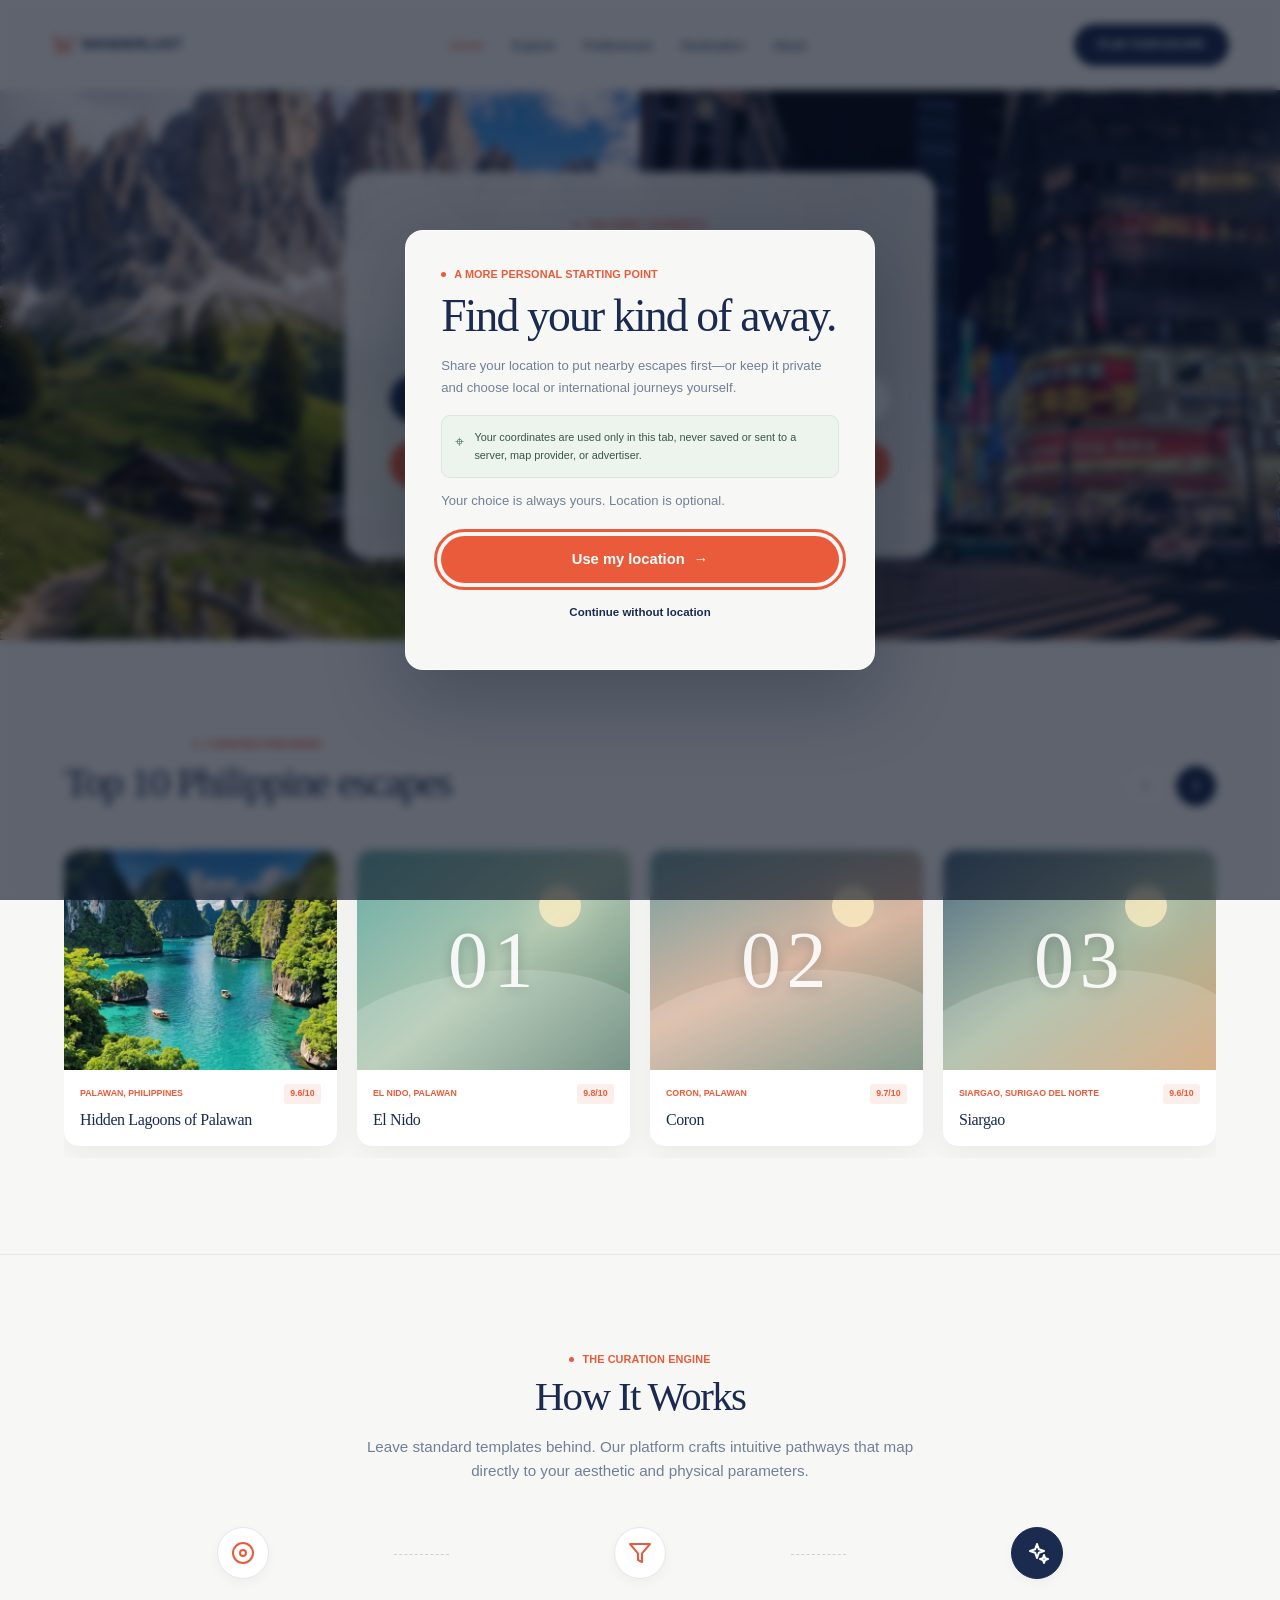
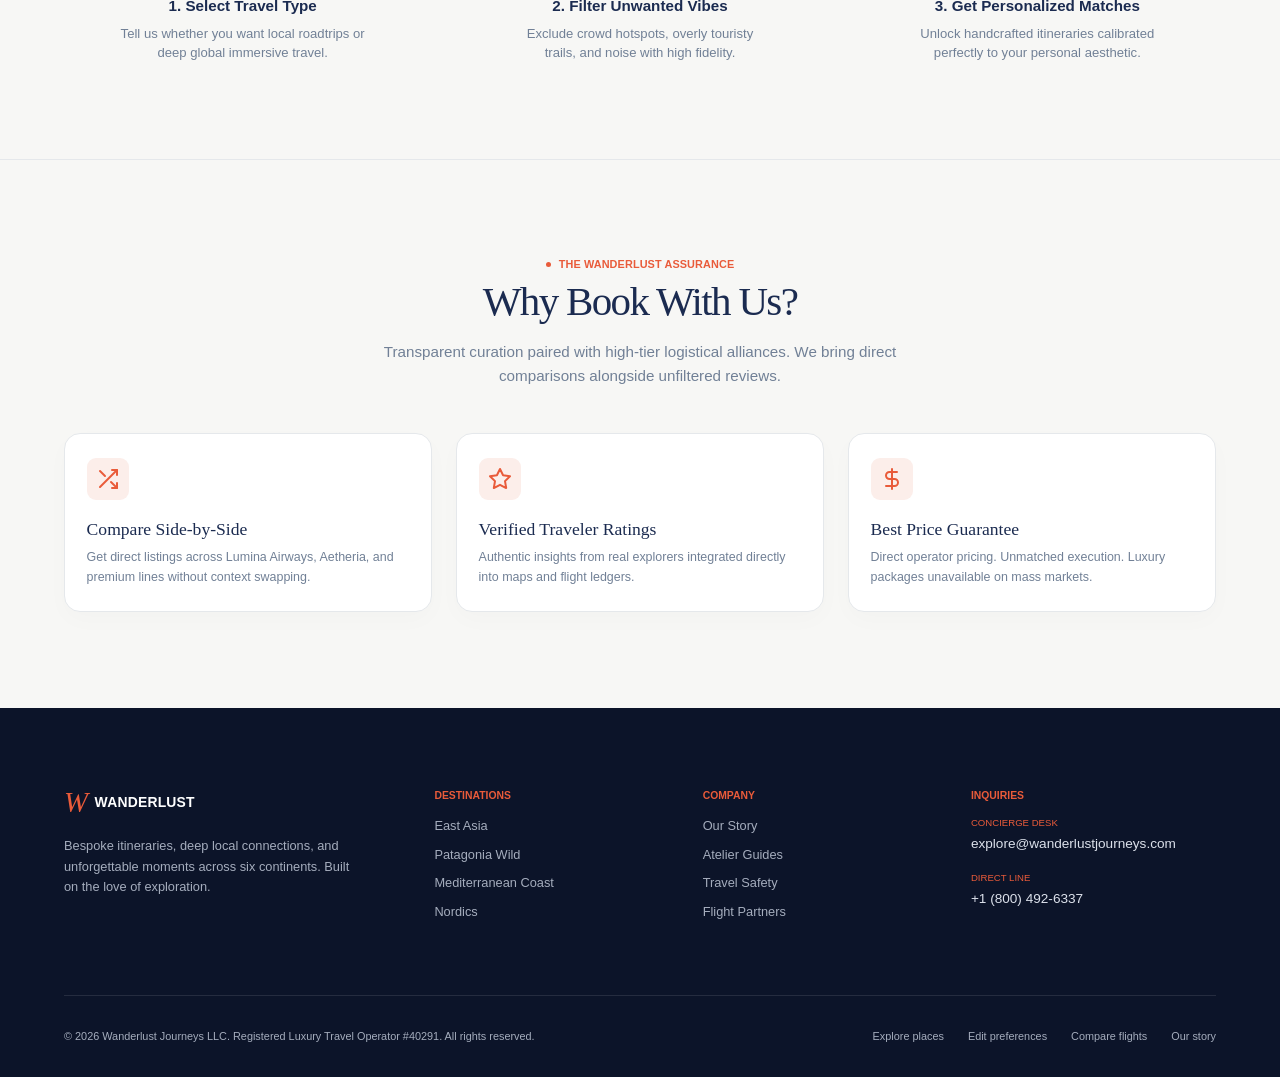
==== index.html @ 69f14a61 "Update Updated File" ====
<!doctype html>
<html lang="en">
  <head>
    <meta charset="UTF-8" />
    <meta name="viewport" content="width=device-width, initial-scale=1.0" />
    <meta name="theme-color" content="#f7f7f5" />
    <meta name="description" content="Find thoughtful journeys shaped around your pace, interests, and sense of wonder." />
    <title>Wanderlust | Tailored Journeys</title>
    <link rel="stylesheet" href="./styles.css" />
    <script src="./script.js" defer></script>
  </head>
  <body>
    <dialog class="location-dialog" id="location-dialog" aria-labelledby="location-title">
      <span class="eyebrow"><span class="eyebrow-dot" aria-hidden="true"></span>A more personal starting point</span>
      <h2 id="location-title">Find your kind of away.</h2>
      <p>Share your location to put nearby escapes first—or keep it private and choose local or international journeys yourself.</p>
      <div class="privacy-note"><span aria-hidden="true">⌖</span><span>Your coordinates are used only in this tab, never saved or sent to a server, map provider, or advertiser.</span></div>
      <p class="location-status" id="location-status" role="status" aria-live="polite">Your choice is always yours. Location is optional.</p>
      <div class="location-actions">
        <button class="btn btn-orange" id="use-location" type="button">Use my location <span aria-hidden="true">→</span></button>
        <button class="location-skip" id="skip-location" type="button">Continue without location</button>
      </div>
    </dialog>
    <!-- Site navigation -->
    <nav class="navbar" aria-label="Main navigation">
      <div class="nav-container">
        <a href="./index.html" class="brand-logo" aria-label="Wanderlust home">
          <span class="wordmark-w" aria-hidden="true">W</span>
          <span>WANDERLUST</span>
        </a>

        <ul class="nav-links" id="primary-navigation">
          <li><a href="./index.html" class="active" aria-current="page">Home</a></li>
          <li><a href="./explore.html">Explore</a></li>
          <li><a href="./preferences.html">Preferences</a></li>
          <li><a href="./destination.html">Destination</a></li>
          <li><a href="./about.html">About</a></li>
        </ul>

        <div class="nav-actions">
          <a class="btn btn-navy" href="./airlines.html">Plan your escape</a>
        </div>
        <button
          class="menu-toggle"
          type="button"
          aria-label="Open navigation menu"
          aria-controls="primary-navigation"
          aria-expanded="false"
        >
          <span></span>
          <span></span>
          <span></span>
        </button>
      </div>
    </nav>

    <!-- Travel type selector -->
    <header class="hero" id="home">
      <div class="hero-split">
        <div class="hero-left"></div>
        <div class="hero-right"></div>
      </div>

      <div class="hero-modal glass-panel" id="preferences">
        <span class="eyebrow"
          ><span class="eyebrow-dot" aria-hidden="true"></span>Tailored
          journeys</span
        >
        <h1>Where to Next?</h1>
        <p class="modal-subtext">
          Experience places curated strictly for your state of mind. Select a
          realm to start.
        </p>

        <div class="toggle-container">
          <button class="toggle-btn active" type="button" data-realm="local" aria-pressed="true">
            <svg
              width="18"
              height="18"
              viewBox="0 0 24 24"
              fill="none"
              stroke="currentColor"
              stroke-width="2"
              stroke-linecap="round"
              stroke-linejoin="round"
            >
              <path d="M21 10c0 7-9 13-9 13s-9-6-9-13a9 9 0 0 1 18 0z"></path>
              <circle cx="12" cy="10" r="3"></circle>
            </svg>
            Travel Locally
          </button>
          <button class="toggle-btn inactive" type="button" data-realm="international" aria-pressed="false">
            <svg
              width="18"
              height="18"
              viewBox="0 0 24 24"
              fill="none"
              stroke="currentColor"
              stroke-width="2"
              stroke-linecap="round"
              stroke-linejoin="round"
            >
              <circle cx="12" cy="12" r="10"></circle>
              <line x1="2" y1="12" x2="22" y2="12"></line>
              <path
                d="M12 2a15.3 15.3 0 0 1 4 10 15.3 15.3 0 0 1-4 10 15.3 15.3 0 0 1-4-10 15.3 15.3 0 0 1 4-10z"
              ></path>
            </svg>
            Internationally
          </button>
        </div>

        <a class="btn btn-orange btn-full" href="./explore.html" id="start-exploring"
          >Explore nearby journeys</a
        >
        <p class="realm-feedback" id="realm-feedback" aria-live="polite">Nearby stays within about 650 km. Change your selection any time.</p>
      </div>
    </header>

    <main>
      <!-- Featured destinations -->
      <section class="section" id="destinations">
        <div class="container">
          <div class="section-header split-header">
            <div>
              <span class="eyebrow"
                ><span class="eyebrow-dot" aria-hidden="true"></span>Curated
                previews</span
              >
              <h2 id="featured-heading">Top 10 nearby journeys</h2>
            </div>
            <div
              class="carousel-controls"
              role="group"
              aria-label="Destination carousel controls"
            >
              <button
                class="icon-btn inactive"
                type="button"
                aria-label="Previous destinations"
                data-direction="-1"
              >
                <svg
                  width="20"
                  height="20"
                  viewBox="0 0 24 24"
                  fill="none"
                  stroke="currentColor"
                  stroke-width="2"
                >
                  <path d="M15 18l-6-6 6-6" />
                </svg>
              </button>
              <button
                class="icon-btn active"
                type="button"
                aria-label="Next destinations"
                data-direction="1"
              >
                <svg
                  width="20"
                  height="20"
                  viewBox="0 0 24 24"
                  fill="none"
                  stroke="currentColor"
                  stroke-width="2"
                >
                  <path d="M9 18l6-6-6-6" />
                </svg>
              </button>
            </div>
          </div>

          <div
            class="grid-4 destination-track"
            role="region"
            aria-label="Featured destinations"
            aria-roledescription="carousel"
          >
            <!-- Japan Card -->
            <article class="dest-card" data-realm="international" data-place="Japan">
              <div
                class="card-img"
                style="
                  background-image: url(&quot;./KYOTO,%20JAPAN.jpg&quot;);
                "
              ></div>
              <div class="card-content">
                <div class="card-meta">
                  <span class="location">KYOTO, JAPAN</span>
                  <span class="rating">9.8/10</span>
                </div>
                <h3><a href="./destination.html?place=Japan">Kyoto Temple Lanes & Imperial Gardens</a></h3>
              </div>
            </article>

            <!-- Chile Card -->
            <article class="dest-card" data-realm="international" data-place="Patagonia">
              <div
                class="card-img"
                style="
                  background-image: url(&quot;./PATAGONIA,%20CHILE.jpg&quot;);
                "
              ></div>
              <div class="card-content">
                <div class="card-meta">
                  <span class="location">PATAGONIA, CHILE</span>
                  <span class="rating">9.6/10</span>
                </div>
                <h3><a href="./destination.html?place=Patagonia">Granite Walls & Blue Lakes</a></h3>
              </div>
            </article>

            <!-- Italy Card -->
            <article class="dest-card" data-realm="international" data-place="Amalfi">
              <div
                class="card-img"
                style="
                  background-image: url(&quot;./AMALFI%20COAST,%20ITALY.jpg&quot;);
                "
              ></div>
              <div class="card-content">
                <div class="card-meta">
                  <span class="location">AMALFI COAST, ITALY</span>
                  <span class="rating">9.4/10</span>
                </div>
                <h3><a href="./destination.html?place=Amalfi">Cliffs Draped in Yellow</a></h3>
              </div>
            </article>

            <!-- Turkey Card -->
            <article class="dest-card" data-realm="international" data-place="Cappadocia">
              <div
                class="card-img"
                style="
                  background-image: url(&quot;./CAPPOCADIA,%20TURKEY.jpg&quot;);
                "
              ></div>
              <div class="card-content">
                <div class="card-meta">
                  <span class="location">CAPPADOCIA, TURKEY</span>
                  <span class="rating">9.2/10</span>
                </div>
                <h3><a href="./destination.html?place=Cappadocia">Rising Over Fairy Chimneys</a></h3>
              </div>
            </article>
            <article class="dest-card" data-realm="international" data-place="Santorini">
              <div
                class="card-img"
                role="img"
                aria-label="Coastal village in Santorini at sunset"
                style="
                  background-image: url(&quot;./SANTORINI,%20GREECE.jpg&quot;);
                "
              ></div>
              <div class="card-content">
                <div class="card-meta">
                  <span class="location">SANTORINI, GREECE</span>
                  <span class="rating">9.1/10</span>
                </div>
                <h3><a href="./destination.html?place=Santorini">Blue Domes by the Aegean</a></h3>
              </div>
            </article>
            <article class="dest-card" data-realm="international" data-place="Bali">
              <div
                class="card-img"
                role="img"
                aria-label="Waterfall surrounded by tropical forest"
                style="
                  background-image: url(&quot;./BALI,%20INDONESIA.jpg&quot;);
                "
              ></div>
              <div class="card-content">
                <div class="card-meta">
                  <span class="location">BALI, INDONESIA</span>
                  <span class="rating">9.0/10</span>
                </div>
                <h3><a href="./destination.html?place=Bali">Quiet Mornings in Bali</a></h3>
              </div>
            </article>
            <article class="dest-card" data-realm="international" data-place="Norway">
              <div
                class="card-img"
                role="img"
                aria-label="Northern lights over a Nordic landscape"
                style="
                  background-image: url(&quot;./TROMS%C3%98,%20NORWAY.jpg&quot;);
                "
              ></div>
              <div class="card-content">
                <div class="card-meta">
                  <span class="location">TROMSØ, NORWAY</span>
                  <span class="rating">9.5/10</span>
                </div>
                <h3><a href="./destination.html?place=Norway">Beneath the Northern Lights</a></h3>
              </div>
            </article>
            <article class="dest-card" data-realm="international" data-place="Marrakech">
              <div
                class="card-img"
                role="img"
                aria-label="Desert dunes at golden hour"
                style="
                  background-image: url(&quot;./MARRAKECH,%20MOROCCO.jpg&quot;);
                "
              ></div>
              <div class="card-content">
                <div class="card-meta">
                  <span class="location">MARRAKECH, MOROCCO</span>
                  <span class="rating">9.3/10</span>
                </div>
                <h3><a href="./destination.html?place=Marrakech">Marrakech's Medina & Riads</a></h3>
              </div>
            </article>
            <article class="dest-card" data-realm="international" data-place="Dolomites">
              <div
                class="card-img"
                role="img"
                aria-label="Alpine village beside a mountain lake"
                style="
                  background-image: url(&quot;./DOLOMITES,%20ITALY.jpg&quot;);
                "
              ></div>
              <div class="card-content">
                <div class="card-meta">
                  <span class="location">DOLOMITES, ITALY</span>
                  <span class="rating">9.7/10</span>
                </div>
                <h3><a href="./destination.html?place=Dolomites">Stillness in the Dolomites</a></h3>
              </div>
            </article>
            <article class="dest-card" data-realm="international" data-place="Yukon">
              <div
                class="card-img"
                role="img"
                aria-label="Remote mountain wilderness in Canada's Yukon"
                style="
                  background-image: url(&quot;./YUKON,%20CANADA.avif&quot;);
                "
              ></div>
              <div class="card-content">
                <div class="card-meta">
                  <span class="location">YUKON, CANADA</span>
                  <span class="rating">9.5/10</span>
                </div>
                <h3><a href="./destination.html?place=Yukon">The Wild, Wide North</a></h3>
              </div>
            </article>
            <article class="dest-card" data-realm="local" data-place="Palawan">
              <div
                class="card-img"
                role="img"
                aria-label="Tropical beach and turquoise water"
                style="
                  background-image: url(&quot;./PALAWAN,%20PHILIPPINES.jpg&quot;);
                "
              ></div>
              <div class="card-content">
                <div class="card-meta">
                  <span class="location">PALAWAN, PHILIPPINES</span>
                  <span class="rating">9.6/10</span>
                </div>
                <h3><a href="./destination.html?place=Palawan">Hidden Lagoons of Palawan</a></h3>
              </div>
            </article>
          </div>
        </div>
      </section>

      <!-- How it works -->
      <section class="section section-bordered" id="how-it-works">
        <div class="container">
          <div class="section-header text-center">
            <span class="eyebrow"
              ><span class="eyebrow-dot" aria-hidden="true"></span>The curation
              engine</span
            >
            <h2>How It Works</h2>
            <p class="section-subtext">
              Leave standard templates behind. Our platform crafts intuitive
              pathways that map directly to your aesthetic and physical
              parameters.
            </p>
          </div>

          <div class="grid-3 workflow-grid">
            <div class="workflow-item">
              <div class="icon-circle icon-orange">
                <svg
                  width="24"
                  height="24"
                  viewBox="0 0 24 24"
                  fill="none"
                  stroke="currentColor"
                  stroke-width="2"
                  stroke-linecap="round"
                  stroke-linejoin="round"
                >
                  <circle cx="12" cy="12" r="10"></circle>
                  <circle cx="12" cy="12" r="3"></circle>
                </svg>
              </div>
              <h4>1. Select Travel Type</h4>
              <p>
                Tell us whether you want local roadtrips or deep global
                immersive travel.
              </p>
            </div>

            <div class="workflow-item">
              <div class="icon-circle icon-orange">
                <svg
                  width="24"
                  height="24"
                  viewBox="0 0 24 24"
                  fill="none"
                  stroke="currentColor"
                  stroke-width="2"
                  stroke-linecap="round"
                  stroke-linejoin="round"
                >
                  <polygon
                    points="22 3 2 3 10 12.46 10 19 14 21 14 12.46 22 3"
                  ></polygon>
                </svg>
              </div>
              <h4>2. Filter Unwanted Vibes</h4>
              <p>
                Exclude crowd hotspots, overly touristy trails, and noise with
                high fidelity.
              </p>
            </div>

            <div class="workflow-item">
              <div class="icon-circle icon-navy">
                <svg
                  width="24"
                  height="24"
                  viewBox="0 0 24 24"
                  fill="none"
                  stroke="currentColor"
                  stroke-width="2"
                  stroke-linecap="round"
                  stroke-linejoin="round"
                >
                  <path
                    d="M12 3l1.8 5.2L19 10l-5.2 1.8L12 17l-1.8-5.2L5 10l5.2-1.8L12 3z"
                  ></path>
                  <path
                    d="M19 14l1.2 3.3L23 18l-2.8 1-1.2 3-1.1-3-2.9-1 2.9-.7L19 14z"
                  ></path>
                </svg>
              </div>
              <h4>3. Get Personalized Matches</h4>
              <p>
                Unlock handcrafted itineraries calibrated perfectly to your
                personal aesthetic.
              </p>
            </div>
          </div>
        </div>
      </section>

      <!-- Why book with Wanderlust -->
      <section class="section" id="why-wanderlust">
        <div class="container">
          <div class="section-header text-center">
            <span class="eyebrow"
              ><span class="eyebrow-dot" aria-hidden="true"></span>The
              Wanderlust assurance</span
            >
            <h2>Why Book With Us?</h2>
            <p class="section-subtext">
              Transparent curation paired with high-tier logistical alliances.
              We bring direct comparisons alongside unfiltered reviews.
            </p>
          </div>

          <div class="grid-3 benefit-grid">
            <div class="benefit-card">
              <div class="benefit-icon">
                <svg
                  width="24"
                  height="24"
                  viewBox="0 0 24 24"
                  fill="none"
                  stroke="var(--c-orange)"
                  stroke-width="2"
                  stroke-linecap="round"
                  stroke-linejoin="round"
                >
                  <path d="M16 3h5v5"></path>
                  <path d="M4 20L21 3"></path>
                  <path d="M21 16v5h-5"></path>
                  <path d="M15 15l6 6"></path>
                  <path d="M4 4l5 5"></path>
                </svg>
              </div>
              <h4>Compare Side-by-Side</h4>
              <p>
                Get direct listings across Lumina Airways, Aetheria, and premium
                lines without context swapping.
              </p>
            </div>

            <div class="benefit-card">
              <div class="benefit-icon">
                <svg
                  width="24"
                  height="24"
                  viewBox="0 0 24 24"
                  fill="none"
                  stroke="var(--c-orange)"
                  stroke-width="2"
                  stroke-linecap="round"
                  stroke-linejoin="round"
                >
                  <polygon
                    points="12 2 15.09 8.26 22 9.27 17 14.14 18.18 21.02 12 17.77 5.82 21.02 7 14.14 2 9.27 8.91 8.26 12 2"
                  ></polygon>
                </svg>
              </div>
              <h4>Verified Traveler Ratings</h4>
              <p>
                Authentic insights from real explorers integrated directly into
                maps and flight ledgers.
              </p>
            </div>

            <div class="benefit-card">
              <div class="benefit-icon">
                <svg
                  width="24"
                  height="24"
                  viewBox="0 0 24 24"
                  fill="none"
                  stroke="var(--c-orange)"
                  stroke-width="2"
                  stroke-linecap="round"
                  stroke-linejoin="round"
                >
                  <path d="M12 2v20"></path>
                  <path
                    d="M17 5H9.5a3.5 3.5 0 0 0 0 7h5a3.5 3.5 0 0 1 0 7H6"
                  ></path>
                </svg>
              </div>
              <h4>Best Price Guarantee</h4>
              <p>
                Direct operator pricing. Unmatched execution. Luxury packages
                unavailable on mass markets.
              </p>
            </div>
          </div>
        </div>
      </section>
    </main>

    <!-- Contact and company information -->
    <footer class="footer" id="about">
      <div class="container footer-grid">
        <div class="footer-col brand-col">
          <a
            href="./index.html"
            class="brand-logo text-white"
            aria-label="Wanderlust home"
          >
            <span class="wordmark-w" aria-hidden="true">W</span>
            <span>WANDERLUST</span>
          </a>
          <p class="brand-desc">
            Bespoke itineraries, deep local connections, and unforgettable
            moments across six continents. Built on the love of exploration.
          </p>
        </div>

        <div class="footer-col links-col">
          <h4>DESTINATIONS</h4>
          <ul>
            <li><a href="./explore.html?region=east-asia">East Asia</a></li>
            <li><a href="./explore.html?region=patagonia">Patagonia Wild</a></li>
            <li><a href="./explore.html?region=mediterranean">Mediterranean Coast</a></li>
            <li><a href="./explore.html?region=nordics">Nordics</a></li>
          </ul>
        </div>

        <div class="footer-col links-col">
          <h4>COMPANY</h4>
          <ul>
            <li><a href="./about.html">Our Story</a></li>
            <li><a href="./about.html#approach">Atelier Guides</a></li>
            <li><a href="./about.html#standards">Travel Safety</a></li>
            <li><a href="./airlines.html">Flight Partners</a></li>
          </ul>
        </div>

        <div class="footer-col contact-col">
          <h4>INQUIRIES</h4>
          <div class="contact-block">
            <span class="contact-label">CONCIERGE DESK</span>
            <a
              href="mailto:explore@wanderlustjourneys.com"
              class="contact-value"
              >explore@wanderlustjourneys.com</a
            >
          </div>
          <div class="contact-block">
            <span class="contact-label">DIRECT LINE</span>
            <a href="tel:+18004926337" class="contact-value"
              >+1 (800) 492-6337</a
            >
          </div>
        </div>
      </div>

      <div class="container footer-bottom">
        <p class="copyright">
          &copy; 2026 Wanderlust Journeys LLC. Registered Luxury Travel Operator
          #40291. All rights reserved.
        </p>
        <ul class="social-links">
          <li><a href="./explore.html">Explore places</a></li>
          <li><a href="./preferences.html">Edit preferences</a></li>
          <li><a href="./airlines.html">Compare flights</a></li>
          <li><a href="./about.html">Our story</a></li>
        </ul>
      </div>
    </footer>
  </body>
</html>
---- styles.css ----
:root {
  color-scheme: light;
  --c-bg: #f7f7f5;
  --c-white: #fff;
  --c-border: #e5e8eb;
  --c-navy: #1b2b50;
  --c-navy-dark: #0c1429;
  --c-orange: #e95b3a;
  --c-orange-light: #fceeea;
  --c-text: #263552;
  --c-muted: #718096;
  --c-footer-text: #a5adbd;
  --f-heading: "Playfair Display", Georgia, serif;
  --f-ui: "Plus Jakarta Sans", Arial, sans-serif;
  --shadow-card: 0 10px 28px rgb(16 27 48 / 5%);
}

* {
  box-sizing: border-box;
}

html {
  scroll-behavior: smooth;
  scroll-padding-top: 100px;
}

body {
  margin: 0;
  background: var(--c-bg);
  color: var(--c-text);
  font-family: var(--f-ui);
  line-height: 1.55;
  -webkit-font-smoothing: antialiased;
}

a {
  color: inherit;
  text-decoration: none;
}

button {
  font: inherit;
}

button,
a {
  -webkit-tap-highlight-color: transparent;
}

:focus-visible {
  outline: 3px solid var(--c-orange);
  outline-offset: 4px;
}

ul {
  margin: 0;
  padding: 0;
  list-style: none;
}

.container {
  width: min(90%, 1400px);
  margin-inline: auto;
}

.section {
  padding: 6rem 0;
}

.section-bordered {
  border-block: 1px solid var(--c-border);
}

h1,
h2,
h3,
h4 {
  margin: 0;
  color: var(--c-navy);
}

h1,
h2,
h3 {
  font-family: var(--f-heading);
  font-weight: 400;
  line-height: 1.15;
}

h2 {
  margin-top: 0.35rem;
  font-size: clamp(2.1rem, 3.2vw, 2.8rem);
  letter-spacing: -0.04em;
}

h3 {
  font-size: 1.1rem;
}

h4 {
  font-size: 0.95rem;
  font-weight: 600;
}

.eyebrow {
  display: flex;
  align-items: center;
  gap: 0.5rem;
  color: var(--c-orange);
  font-size: 0.68rem;
  font-weight: 600;
  letter-spacing: 0.01em;
  text-transform: uppercase;
}

.eyebrow-dot {
  width: 5px;
  height: 5px;
  flex: 0 0 auto;
  border-radius: 50%;
  background: var(--c-orange);
}

.section-subtext {
  max-width: 560px;
  margin: 0.9rem auto 0;
  color: var(--c-muted);
  font-size: 0.95rem;
  line-height: 1.6;
}

.text-center {
  text-align: center;
}

.btn {
  display: inline-flex;
  min-height: 46px;
  align-items: center;
  justify-content: center;
  padding: 0.75rem 1.5rem;
  border: 0;
  border-radius: 999px;
  cursor: pointer;
  font-size: 0.78rem;
  font-weight: 600;
  transition:
    background-color 160ms ease,
    transform 160ms ease;
}

.btn:hover {
  transform: translateY(-1px);
}

.btn-navy {
  background: var(--c-navy);
  color: var(--c-white);
  text-transform: uppercase;
}

.btn-navy:hover {
  background: #263b69;
}

.btn-orange {
  background: var(--c-orange);
  color: var(--c-white);
  font-size: 0.92rem;
}

.btn-orange:hover {
  background: #d84e30;
}

.btn-full {
  width: 100%;
}

/* Navigation */
.navbar {
  position: sticky;
  top: 0;
  z-index: 20;
  width: 100%;
  background: var(--c-bg);
  transition: box-shadow 160ms ease;
}

.navbar.is-scrolled {
  box-shadow: 0 4px 20px rgb(11 32 39 / 8%);
}

.nav-container {
  display: flex;
  width: min(92%, 1400px);
  height: 90px;
  align-items: center;
  justify-content: space-between;
  margin-inline: auto;
}

.brand-logo {
  display: inline-flex;
  align-items: center;
  gap: 0.4rem;
  color: var(--c-navy);
  font-size: 0.87rem;
  font-weight: 700;
  letter-spacing: 0.015em;
  white-space: nowrap;
}

.logo-icon {
  width: 22px;
  height: 24px;
}

.nav-links {
  display: flex;
  align-items: center;
  gap: clamp(1.25rem, 2.2vw, 2.25rem);
}

.nav-links a {
  font-size: 0.8rem;
  font-weight: 500;
  transition: color 150ms ease;
}

.nav-links a:hover,
.nav-links a.active {
  color: var(--c-orange);
}

.nav-actions .btn {
  min-height: 42px;
  padding-inline: 1.5rem;
  font-size: 0.65rem;
}

.menu-toggle {
  display: none;
}

/* Hero */
.hero {
  position: relative;
  height: clamp(470px, 43vw, 660px);
  overflow: hidden;
}

.hero-split {
  position: absolute;
  inset: 0;
  display: flex;
}

.hero-left,
.hero-right {
  width: 50%;
  height: 100%;
  background-position: center;
  background-size: cover;
}

.hero-left {
  background-image: url("./DOLOMITES,%20ITALY.jpg");
}

.hero-right {
  background-image:
    linear-gradient(rgb(8 17 34 / 32%), rgb(8 17 34 / 32%)),
    url("./TOKYO,%20JAPAN.jpg");
}

.glass-panel {
  position: absolute;
  top: 50%;
  left: 50%;
  z-index: 1;
  width: min(590px, calc(100% - 2rem));
  padding: clamp(1.75rem, 4vw, 2.75rem);
  transform: translate(-50%, -50%);
  border: 1px solid rgb(255 255 255 / 80%);
  border-radius: 22px;
  background: rgb(247 247 245 / 88%);
  box-shadow: 0 18px 48px rgb(0 0 0 / 16%);
  text-align: center;
  -webkit-backdrop-filter: blur(24px);
  backdrop-filter: blur(24px);
}

.glass-panel .eyebrow {
  justify-content: center;
}

.glass-panel h1 {
  margin-top: 0.3rem;
  font-size: clamp(2.45rem, 4.2vw, 3.4rem);
  letter-spacing: -0.045em;
}

.modal-subtext {
  max-width: 440px;
  margin: 0.45rem auto 1.5rem;
  color: var(--c-muted);
  font-size: 0.9rem;
  line-height: 1.5;
}

.toggle-container {
  display: flex;
  gap: 0.75rem;
  margin-bottom: 1.15rem;
}

.toggle-btn {
  display: inline-flex;
  min-height: 48px;
  flex: 1;
  align-items: center;
  justify-content: center;
  gap: 0.55rem;
  padding: 0.65rem 0.9rem;
  border: 1px solid transparent;
  border-radius: 999px;
  background: var(--c-white);
  color: var(--c-navy);
  cursor: pointer;
  font-size: 0.82rem;
  font-weight: 600;
  transition:
    background-color 160ms ease,
    color 160ms ease;
}

.toggle-btn.active {
  background: var(--c-navy);
  color: var(--c-white);
}

.toggle-btn:not(.active) {
  border-color: var(--c-border);
}

.toggle-btn:not(.active):hover {
  background: #eef1f5;
}

/* Destination carousel */
.split-header {
  display: flex;
  align-items: flex-end;
  justify-content: space-between;
  gap: 1.5rem;
  margin-bottom: 2.1rem;
}

.carousel-controls {
  display: flex;
  flex: 0 0 auto;
  gap: 0.6rem;
}

.icon-btn {
  display: inline-flex;
  width: 40px;
  height: 40px;
  align-items: center;
  justify-content: center;
  border: 1px solid var(--c-border);
  border-radius: 50%;
  background: var(--c-white);
  color: var(--c-navy);
  cursor: pointer;
  transition:
    background-color 160ms ease,
    color 160ms ease;
}

.icon-btn:hover,
.icon-btn.active {
  border-color: var(--c-navy);
  background: var(--c-navy);
  color: var(--c-white);
}

.icon-btn:disabled {
  cursor: not-allowed;
  opacity: 0.45;
}

.grid-4 {
  display: grid;
  grid-auto-columns: calc((100% - 3 * 1.25rem) / 4);
  grid-auto-flow: column;
  gap: 1.25rem;
}

.destination-track {
  overflow-x: auto;
  padding: 0 0 0.75rem;
  overscroll-behavior-inline: contain;
  scrollbar-width: none;
  scroll-snap-type: x mandatory;
  scroll-behavior: smooth;
}

.destination-track::-webkit-scrollbar {
  display: none;
}

.dest-card {
  min-width: 0;
  overflow: hidden;
  border-radius: 15px;
  background: var(--c-white);
  box-shadow: var(--shadow-card);
  scroll-snap-align: start;
}

.dest-card[hidden] {
  display: none;
}

.dest-card:focus-visible {
  outline: 3px solid var(--c-orange);
  outline-offset: 4px;
}

.dest-card .card-img {
  height: 220px;
  background-color: #d9e2ec;
  background-position: center;
  background-size: cover;
}

.dest-card h3 a {
  color: inherit;
  text-decoration: none;
}

.dest-card h3 a:hover {
  color: var(--c-orange);
}

.card-content {
  padding: 0.85rem 1rem 1rem;
}

.card-meta {
  display: flex;
  align-items: center;
  justify-content: space-between;
  gap: 0.5rem;
  margin-bottom: 0.45rem;
  font-size: 0.55rem;
  font-weight: 600;
}

.card-meta .location {
  overflow: hidden;
  color: var(--c-orange);
  text-overflow: ellipsis;
  text-transform: uppercase;
  white-space: nowrap;
}

.card-meta .rating {
  flex: 0 0 auto;
  padding: 0.22rem 0.4rem;
  border-radius: 3px;
  background: var(--c-orange-light);
  color: var(--c-orange);
  font-size: 0.55rem;
}

.dest-card h3 {
  font-size: 1rem;
  letter-spacing: -0.025em;
}

/* Curation steps */
.grid-3 {
  display: grid;
  grid-template-columns: repeat(3, minmax(0, 1fr));
  gap: 2.5rem;
}

.section-header {
  margin-bottom: 2.75rem;
}

.section-header .eyebrow {
  justify-content: center;
}

.workflow-grid {
  text-align: center;
}

.workflow-item {
  position: relative;
  padding-inline: 1rem;
}

.workflow-item:not(:last-child)::after {
  position: absolute;
  top: 27px;
  right: -1.7rem;
  width: 3.4rem;
  border-top: 1px dashed #ccd2dc;
  content: "";
}

.icon-circle {
  display: flex;
  width: 52px;
  height: 52px;
  align-items: center;
  justify-content: center;
  margin: 0 auto 0.9rem;
  border: 1px solid var(--c-border);
  border-radius: 50%;
  background: var(--c-white);
  box-shadow: 0 4px 12px rgb(16 27 48 / 4%);
}

.icon-orange {
  color: var(--c-orange);
}

.icon-navy {
  border-color: var(--c-navy);
  background: var(--c-navy);
  color: var(--c-white);
}

.workflow-item h4 {
  margin-bottom: 0.4rem;
  color: var(--c-navy);
}

.workflow-item p {
  max-width: 260px;
  margin: 0 auto;
  color: var(--c-muted);
  font-size: 0.82rem;
  line-height: 1.5;
}

/* Benefits */
.benefit-grid {
  display: grid;
  grid-template-columns: repeat(3, minmax(0, 1fr));
  gap: 1.5rem;
}

.benefit-card {
  padding: 1.5rem 1.35rem;
  border: 1px solid var(--c-border);
  border-radius: 16px;
  background: var(--c-white);
  box-shadow: 0 8px 24px rgb(16 27 48 / 2%);
}

.benefit-icon {
  display: flex;
  width: 42px;
  height: 42px;
  align-items: center;
  justify-content: center;
  margin-bottom: 1rem;
  border-radius: 9px;
  background: var(--c-orange-light);
}

.benefit-card h4 {
  margin-bottom: 0.35rem;
  font-family: var(--f-heading);
  font-size: 1.1rem;
  font-weight: 400;
}

.benefit-card p {
  margin: 0;
  color: var(--c-muted);
  font-size: 0.78rem;
  line-height: 1.55;
}

/* Footer */
.footer {
  padding: 5rem 0 2rem;
  background: var(--c-navy-dark);
  color: var(--c-footer-text);
  font-size: 0.8rem;
}

.footer-grid {
  display: grid;
  grid-template-columns: 1.5fr 1fr 1fr 1.2fr;
  gap: clamp(2rem, 5vw, 5rem);
  margin-bottom: 4rem;
}

.text-white {
  color: var(--c-white);
}

.brand-desc {
  max-width: 300px;
  margin: 1.15rem 0 0;
  line-height: 1.6;
}

.footer-col h4 {
  margin-bottom: 0.75rem;
  color: var(--c-orange);
  font-size: 0.65rem;
  font-weight: 600;
  text-transform: uppercase;
}

.links-col li {
  margin-bottom: 0.55rem;
}

.links-col a,
.social-links a {
  transition: color 150ms ease;
}

.links-col a:hover,
.social-links a:hover {
  color: var(--c-white);
}

.contact-block {
  margin-bottom: 1rem;
}

.contact-label {
  display: block;
  margin-bottom: 0.15rem;
  color: var(--c-orange);
  font-size: 0.6rem;
  text-transform: uppercase;
}

.contact-value {
  color: #dce1eb;
  font-size: 0.85rem;
}

.footer-bottom {
  display: flex;
  align-items: center;
  justify-content: space-between;
  gap: 1.5rem;
  padding-top: 2rem;
  border-top: 1px solid rgb(255 255 255 / 10%);
  font-size: 0.68rem;
}

.copyright {
  margin: 0;
}

.social-links {
  display: flex;
  flex-wrap: wrap;
  gap: 1.5rem;
}

@media (max-width: 900px) {
  .nav-container {
    width: 90%;
  }

  .nav-links {
    gap: 1rem;
  }

  .nav-links a {
    font-size: 0.72rem;
  }

  .nav-actions .btn {
    padding-inline: 1rem;
  }

  .grid-4 {
    grid-auto-columns: calc((100% - 2 * 1rem) / 3);
    gap: 1rem;
  }

  .dest-card .card-img {
    height: 200px;
  }
}

@media (max-width: 680px) {
  html {
    scroll-padding-top: 90px;
  }

  .section {
    padding: 4.25rem 0;
  }

  .nav-container {
    position: relative;
    height: 84px;
  }

  .nav-links {
    position: absolute;
    top: 100%;
    right: 0;
    left: 0;
    display: none;
    align-items: stretch;
    gap: 0;
    padding: 0.4rem 1rem;
    border: 1px solid var(--c-border);
    border-radius: 0 0 14px 14px;
    background: var(--c-bg);
    box-shadow: 0 12px 22px rgb(16 27 48 / 8%);
  }

  .nav-links.is-open {
    display: flex;
    flex-direction: column;
  }

  .nav-links a {
    display: block;
    padding: 0.8rem 0.25rem;
    font-size: 0.85rem;
  }

  .nav-actions {
    display: none;
  }

  .menu-toggle {
    display: flex;
    width: 40px;
    height: 40px;
    flex-direction: column;
    align-items: center;
    justify-content: center;
    gap: 5px;
    border: 0;
    background: transparent;
    color: var(--c-navy);
    cursor: pointer;
  }

  .menu-toggle span {
    width: 20px;
    height: 2px;
    border-radius: 2px;
    background: currentColor;
  }

  .hero {
    height: 600px;
  }

  .hero-left {
    width: 100%;
  }

  .hero-right {
    display: none;
  }

  .glass-panel {
    width: calc(100% - 3rem);
    padding: 1.8rem 1.4rem;
    border-radius: 22px;
  }

  .glass-panel h1 {
    font-size: clamp(2.4rem, 9vw, 3.1rem);
  }

  .modal-subtext {
    margin-bottom: 1.35rem;
    font-size: 0.9rem;
  }

  .toggle-container {
    flex-direction: column;
    gap: 0.65rem;
    margin-bottom: 1rem;
  }

  .toggle-btn {
    min-height: 50px;
    font-size: 0.88rem;
  }

  .btn-orange {
    min-height: 56px;
    font-size: 0.95rem;
  }

  .split-header {
    align-items: flex-start;
    margin-bottom: 1.7rem;
  }

  .split-header h2 {
    max-width: 360px;
  }

  .carousel-controls {
    margin-top: 1.75rem;
  }

  .carousel-controls .icon-btn {
    width: 36px;
    height: 36px;
  }

  .grid-4 {
    grid-auto-columns: min(78vw, 300px);
    gap: 1rem;
  }

  .dest-card .card-img {
    height: 225px;
  }

  .card-content {
    padding: 0.9rem 1rem 1.1rem;
  }

  .card-meta {
    font-size: 0.62rem;
  }

  .card-meta .rating {
    font-size: 0.6rem;
  }

  .dest-card h3 {
    font-size: 1.15rem;
  }

  .section-header {
    margin-bottom: 2rem;
  }

  .section-subtext {
    font-size: 0.87rem;
  }

  .grid-3,
  .workflow-grid,
  .benefit-grid {
    grid-template-columns: 1fr;
    gap: 2rem;
  }

  .workflow-item:not(:last-child)::after {
    display: none;
  }

  .workflow-item p {
    font-size: 0.82rem;
  }

  .benefit-grid {
    gap: 1rem;
  }

  .benefit-card {
    padding: 1.25rem;
  }

  .footer {
    padding-top: 3.5rem;
  }

  .footer-grid {
    grid-template-columns: repeat(2, minmax(0, 1fr));
    gap: 2.25rem 1.5rem;
    margin-bottom: 2.5rem;
  }

  .brand-col {
    grid-column: 1 / -1;
  }

  .brand-desc {
    max-width: 360px;
  }

  .footer-bottom {
    align-items: flex-start;
    flex-direction: column;
    padding-top: 1.5rem;
  }

  .social-links {
    gap: 1rem;
  }
}

@media (max-width: 380px) {
  .glass-panel {
    width: calc(100% - 2rem);
    padding-inline: 1rem;
  }

  .footer-grid {
    grid-template-columns: 1fr;
  }

  .brand-col {
    grid-column: auto;
  }
}

@media (prefers-reduced-motion: reduce) {
  *,
  *::before,
  *::after {
    scroll-behavior: auto !important;
    transition-duration: 0.01ms !important;
  }
}

.location-dialog {
  width: min(470px, calc(100% - 2rem));
  padding: clamp(1.4rem, 4vw, 2.2rem);
  border: 1px solid rgb(255 255 255 / 75%);
  border-radius: 18px;
  background: var(--c-bg);
  color: var(--c-text);
  box-shadow: 0 24px 80px rgb(8 17 34 / 28%);
}

.location-dialog::backdrop {
  background: rgb(8 17 34 / 64%);
  backdrop-filter: blur(4px);
}

.location-dialog h2 {
  margin-top: 0.45rem;
  font-size: clamp(2rem, 7vw, 2.85rem);
  letter-spacing: -0.04em;
}

.location-dialog > p:not(.eyebrow) {
  margin: 0.75rem 0;
  color: var(--c-muted);
  font-size: 0.82rem;
  line-height: 1.7;
}

.privacy-note {
  display: flex;
  align-items: flex-start;
  gap: 0.65rem;
  margin-top: 1rem;
  padding: 0.8rem;
  border: 1px solid #dce6dd;
  border-radius: 9px;
  background: #edf3ed;
  color: #375747;
  font-size: 0.68rem;
  line-height: 1.6;
}

.privacy-note > span:first-child {
  flex: 0 0 auto;
  color: #598369;
  font-size: 1rem;
}

.location-dialog .location-status {
  min-height: 2.3em;
  color: var(--c-muted);
  font-size: 0.68rem;
}

.location-actions {
  display: grid;
  gap: 0.55rem;
  margin-top: 1rem;
}

.location-actions .btn {
  width: 100%;
  gap: 0.55rem;
}

.location-actions .btn:disabled {
  cursor: progress;
  opacity: 0.72;
}

.location-skip {
  min-height: 42px;
  border: 0;
  background: transparent;
  color: var(--c-navy);
  cursor: pointer;
  font-size: 0.72rem;
  font-weight: 600;
}

.location-skip:hover {
  color: var(--c-orange);
  text-decoration: underline;
  text-underline-offset: 3px;
}

.realm-feedback {
  min-height: 1.4em;
  margin: 0.6rem 0 0;
  color: var(--c-muted);
  font-size: 0.63rem;
  text-align: center;
}

.destination-art {
  position: relative;
  display: grid;
  min-height: 220px;
  align-items: center;
  justify-items: center;
  overflow: hidden;
  background-color: #dbe2d8;
  color: rgb(255 255 255 / 90%);
  font-family: var(--f-heading);
  font-size: clamp(2.6rem, 7vw, 5rem);
  letter-spacing: 0.07em;
  text-shadow: 0 2px 12px rgb(11 32 39 / 24%);
}

.destination-art::before,
.destination-art::after {
  position: absolute;
  pointer-events: none;
  content: "";
}

.destination-art::before {
  right: -12%;
  bottom: -40%;
  left: -12%;
  height: 85%;
  border-radius: 48% 52% 0 0 / 38% 45% 0 0;
  background: rgb(255 255 255 / 16%);
  transform: rotate(-7deg);
}

.destination-art::after {
  top: 16%;
  right: 18%;
  width: 42px;
  height: 42px;
  border-radius: 50%;
  background: rgb(255 240 196 / 78%);
  box-shadow: 0 0 35px rgb(255 240 196 / 35%);
}

.destination-art-1 {
  background-image: linear-gradient(140deg, #6aada7, #b0c7b0 52%, #5e8072);
}

.destination-art-2 {
  background-image: linear-gradient(155deg, #739fa0, #d8b6a1 52%, #708978);
}

.destination-art-3 {
  background-image: linear-gradient(145deg, #516e84, #a7b9a2 52%, #d1a276);
}

.destination-art-4 {
  background-image: linear-gradient(155deg, #9faca2, #d4be93 50%, #5e7767);
}

.destination-art-5 {
  background-image: linear-gradient(145deg, #75aeb4, #d9c5a0 52%, #638787);
}

.explore-image.local-art {
  display: grid;
  align-items: center;
  justify-items: center;
  background-image: linear-gradient(140deg, #6aada7, #b0c7b0 52%, #5e8072);
  color: #fff;
}

.local-art-2 {
  background-image: linear-gradient(155deg, #739fa0, #d8b6a1 52%, #708978) !important;
}

.local-art-3 {
  background-image: linear-gradient(145deg, #516e84, #a7b9a2 52%, #d1a276) !important;
}

.local-art-4 {
  background-image: linear-gradient(155deg, #9faca2, #d4be93 50%, #5e7767) !important;
}

.local-art-5 {
  background-image: linear-gradient(145deg, #75aeb4, #d9c5a0 52%, #638787) !important;
}

.local-art::before,
.local-art::after {
  position: absolute;
  pointer-events: none;
  content: "";
}

.local-art::before {
  right: -12%;
  bottom: -37%;
  left: -12%;
  height: 80%;
  border-radius: 48% 52% 0 0 / 38% 45% 0 0;
  background: rgb(255 255 255 / 17%);
  transform: rotate(-7deg);
}

.local-art::after {
  top: 15%;
  right: 18%;
  width: 45px;
  height: 45px;
  border-radius: 50%;
  background: rgb(255 240 196 / 78%);
  box-shadow: 0 0 35px rgb(255 240 196 / 42%);
}

.local-art-symbol {
  position: relative;
  z-index: 1;
  color: rgb(255 255 255 / 90%);
  font-family: var(--f-heading);
  font-size: clamp(3rem, 8vw, 5rem);
  letter-spacing: 0.07em;
  text-shadow: 0 2px 12px rgb(11 32 39 / 24%);
}

.filter-hint {
  margin: 0.65rem 0 0;
  color: var(--c-muted);
  font-size: 0.65rem;
  line-height: 1.6;
}

.filter-chip.is-selected:not([data-filter="all"]) {
  border-color: #547562;
  background: #e8f0e9;
  color: #345846;
}

.filter-chip.is-selected:not([data-filter="all"]) span {
  color: #547562;
}

.place-picker {
  display: grid;
  grid-template-columns: auto minmax(200px, 300px) 1fr;
  align-items: center;
  gap: 0.75rem;
  margin-bottom: 0.8rem;
  padding: 0.75rem 1rem;
  border: 1px solid #eceeeb;
  border-radius: 10px;
  background: #fff;
  box-shadow: var(--shadow-card);
}

.place-picker label {
  color: var(--c-muted);
  font-size: 0.62rem;
  font-weight: 700;
  letter-spacing: 0.06em;
  text-transform: uppercase;
}

.place-picker select {
  min-height: 40px;
  padding: 0.45rem 0.65rem;
  border: 1px solid var(--c-border);
  border-radius: 7px;
  background: #fff;
  color: var(--c-navy);
  font: inherit;
  font-size: 0.72rem;
}

.place-picker > span {
  color: var(--c-muted);
  font-size: 0.63rem;
}

.airline-card,
.explore-card,
.preference-card,
.benefit-card,
.principle-card,
.fact-card,
.season-card,
.respect-card,
.experience-card,
.transit-card {
  transition:
    box-shadow 180ms ease,
    border-color 180ms ease,
    transform 180ms ease;
}

.benefit-card:hover,
.principle-card:hover {
  transform: translateY(-2px);
  box-shadow: 0 12px 28px rgb(16 27 48 / 7%);
}

.experience-row {
  transition: background-color 160ms ease;
}

.experience-row:hover {
  border-radius: 7px;
  background: #f7f8f6;
}

.icon-btn:not(:disabled) {
  transition: transform 160ms ease, background-color 160ms ease, color 160ms ease;
}

.icon-btn:not(:disabled):hover {
  transform: translateY(-1px);
}

@media (max-width: 680px) {
  .location-dialog {
    padding: 1.4rem;
  }

  .place-picker {
    grid-template-columns: 1fr;
    gap: 0.45rem;
    padding: 0.8rem;
  }

  .place-picker select {
    width: 100%;
  }

  .filter-hint {
    font-size: 0.6rem;
  }
}

.wordmark-w {
  color: var(--c-orange);
  font-family: var(--f-heading);
  font-size: 1.8rem;
  font-style: italic;
  font-weight: 500;
  line-height: 1;
}

.page-main {
  min-height: 65vh;
}

.sr-only {
  position: absolute;
  width: 1px;
  height: 1px;
  overflow: hidden;
  clip: rect(0, 0, 0, 0);
  white-space: nowrap;
  clip-path: inset(50%);
}

.text-link,
.text-link-light {
  display: inline-flex;
  align-items: center;
  gap: 0.55rem;
  color: var(--c-orange);
  font-size: 0.8rem;
  font-weight: 600;
}

.text-link span,
.text-link-light span {
  transition: transform 160ms ease;
}

.text-link:hover span,
.text-link-light:hover span {
  transform: translateX(4px);
}

.text-link-light {
  color: #fff;
}

.eyebrow-light {
  color: #ff896b;
}

.eyebrow-light .eyebrow-dot {
  background: #ff896b;
}

.home-hero {
  position: relative;
  display: flex;
  min-height: min(720px, calc(100svh - 90px));
  align-items: center;
  overflow: hidden;
  background: var(--c-navy-dark);
  color: #fff;
}

.home-hero-image,
.home-hero-shade {
  position: absolute;
  inset: 0;
  width: 100%;
  height: 100%;
}

.home-hero-image {
  object-fit: cover;
  object-position: center 47%;
}

.home-hero-shade {
  background: linear-gradient(90deg, rgb(7 20 27 / 76%) 0%, rgb(7 20 27 / 48%) 44%, rgb(7 20 27 / 4%) 100%);
}

.home-hero-copy {
  position: relative;
  z-index: 1;
  padding-block: 5rem;
}

.home-hero h1 {
  max-width: 700px;
  margin-top: 1.1rem;
  color: #fff;
  font-size: clamp(3.7rem, 8vw, 7.4rem);
  letter-spacing: -0.055em;
  line-height: 0.98;
}

.home-hero h1 em,
.home-welcome h2 em,
.planner-banner h2 em {
  color: #f1886c;
  font-weight: 400;
}

.home-hero-copy > p {
  max-width: 430px;
  margin: 1.35rem 0 1.8rem;
  color: rgb(255 255 255 / 82%);
  font-size: clamp(0.95rem, 1.2vw, 1.1rem);
}

.hero-actions {
  display: flex;
  flex-wrap: wrap;
  align-items: center;
  gap: 1.4rem;
}

.hero-actions .btn {
  gap: 0.75rem;
}

.hero-caption {
  position: absolute;
  right: 5%;
  bottom: 1.65rem;
  left: 5%;
  display: flex;
  justify-content: space-between;
  color: rgb(255 255 255 / 78%);
  font-size: 0.62rem;
  letter-spacing: 0.08em;
  text-transform: uppercase;
}

.home-welcome {
  padding-block: clamp(4rem, 8vw, 7rem);
}

.welcome-layout {
  display: grid;
  grid-template-columns: 1.1fr 0.9fr;
  align-items: end;
  gap: 3rem;
}

.welcome-layout h2,
.planner-banner h2 {
  margin-top: 0.65rem;
  font-size: clamp(2.5rem, 5vw, 4.5rem);
  letter-spacing: -0.045em;
}

.welcome-copy {
  max-width: 470px;
  padding-bottom: 0.35rem;
}

.welcome-copy p {
  margin: 0 0 1.25rem;
  color: var(--c-muted);
  font-size: 0.98rem;
  line-height: 1.8;
}

.home-ways {
  padding-block: clamp(4rem, 7vw, 6.5rem);
  background: #f1f2ef;
}

.home-ways .split-header {
  align-items: end;
}

.home-ways h2 {
  font-size: clamp(2rem, 3.5vw, 3.2rem);
}

.realm-grid {
  display: grid;
  min-height: 510px;
  grid-template-columns: 1.1fr 0.9fr;
  grid-template-rows: repeat(2, minmax(230px, 1fr));
  gap: 1rem;
}

.realm-card {
  position: relative;
  min-height: 240px;
  overflow: hidden;
  border-radius: 14px;
  background: var(--c-navy-dark);
  color: #fff;
}

.realm-card::after {
  position: absolute;
  inset: 0;
  background: linear-gradient(180deg, rgb(6 15 25 / 8%), rgb(6 15 25 / 65%));
  content: "";
  transition: background-color 220ms ease;
}

.realm-card img {
  width: 100%;
  height: 100%;
  object-fit: cover;
  transition: transform 450ms ease;
}

.realm-card:hover img {
  transform: scale(1.04);
}

.realm-local {
  grid-row: 1 / 3;
}

.realm-coast img {
  object-position: center 55%;
}

.realm-index,
.realm-title,
.realm-arrow {
  position: absolute;
  z-index: 1;
}

.realm-index {
  top: 1.2rem;
  left: 1.25rem;
  color: rgb(255 255 255 / 88%);
  font-size: 0.62rem;
  letter-spacing: 0.1em;
  text-transform: uppercase;
}

.realm-title {
  bottom: 1.35rem;
  left: 1.25rem;
  font-family: var(--f-heading);
  font-size: clamp(1.7rem, 3vw, 2.8rem);
  line-height: 1.08;
}

.realm-arrow {
  right: 1.25rem;
  bottom: 1.25rem;
  display: grid;
  width: 40px;
  height: 40px;
  place-items: center;
  border-radius: 50%;
  background: rgb(255 255 255 / 90%);
  color: var(--c-navy);
}

.home-planner {
  padding-block: clamp(3.5rem, 7vw, 6rem);
}

.planner-banner {
  display: grid;
  grid-template-columns: 1fr 0.7fr;
  align-items: center;
  gap: 3rem;
  padding: clamp(2rem, 5vw, 4rem);
  border-radius: 20px;
  background: #0c2227;
  box-shadow: 0 16px 35px rgb(11 32 39 / 16%);
  color: #fff;
}

.planner-banner h2 {
  color: #fff;
}

.planner-banner > div:last-child p {
  margin: 0 0 1.4rem;
  color: #bdc8c8;
  font-size: 0.88rem;
  line-height: 1.75;
}

.planner-banner .btn {
  gap: 0.6rem;
}

.page-intro {
  display: flex;
  align-items: end;
  justify-content: space-between;
  gap: 3rem;
  padding-block: clamp(3rem, 6vw, 5rem) 2.4rem;
}

.page-intro h1,
.about-intro h1 {
  max-width: 760px;
  margin-top: 0.55rem;
  font-size: clamp(2.8rem, 6vw, 5.4rem);
  letter-spacing: -0.05em;
}

.page-intro p {
  max-width: 620px;
  margin: 1rem 0 0;
  color: var(--c-muted);
  font-size: 0.93rem;
}

.intro-side-link {
  flex: 0 0 auto;
  padding: 1rem 1.15rem;
  border: 1px solid var(--c-border);
  border-radius: 10px;
  background: #fff;
  color: var(--c-muted);
  font-size: 0.7rem;
  line-height: 1.7;
}

.intro-side-link strong {
  color: var(--c-orange);
  font-weight: 600;
}

.explore-controls {
  padding: 1.2rem;
  border: 1px solid var(--c-border);
  border-radius: 15px;
  background: #fff;
  box-shadow: var(--shadow-card);
}

.search-field {
  display: flex;
  min-height: 44px;
  align-items: center;
  gap: 0.65rem;
  padding-inline: 0.85rem;
  border: 1px solid var(--c-border);
  border-radius: 8px;
  color: var(--c-muted);
}

.search-field > span:first-child {
  font-size: 1.4rem;
}

.search-field input {
  width: 100%;
  border: 0;
  background: transparent;
  color: var(--c-text);
  font: inherit;
  font-size: 0.8rem;
  outline: none;
}

.filter-row {
  display: flex;
  flex-wrap: wrap;
  align-items: center;
  gap: 0.55rem;
  padding-top: 1rem;
}

.filter-chip {
  min-height: 36px;
  padding: 0.45rem 0.8rem;
  border: 1px solid #e7e9e6;
  border-radius: 999px;
  background: #f5f6f3;
  color: var(--c-text);
  cursor: pointer;
  font-size: 0.67rem;
  transition: background 160ms ease, color 160ms ease;
}

.filter-chip span {
  margin-left: 0.35rem;
  color: var(--c-orange);
}

.filter-chip.is-selected {
  border-color: var(--c-navy);
  background: var(--c-navy);
  color: #fff;
}

.filter-chip.is-selected span {
  color: #ffa184;
}

.sort-field {
  display: flex;
  align-items: center;
  gap: 0.45rem;
  margin-left: auto;
  color: var(--c-muted);
  font-size: 0.67rem;
  white-space: nowrap;
}

.sort-field select {
  max-width: 190px;
  min-height: 34px;
  padding: 0.35rem 0.6rem;
  border: 1px solid var(--c-border);
  border-radius: 6px;
  background: #fff;
  color: var(--c-text);
  font: inherit;
  font-size: 0.68rem;
}

.explore-results {
  padding-block: 3.8rem 5.5rem;
}

.results-heading {
  display: flex;
  align-items: end;
  justify-content: space-between;
  gap: 1rem;
  margin-bottom: 1.5rem;
}

.results-heading h2 {
  margin-top: 0.35rem;
  font-size: clamp(1.8rem, 3vw, 2.7rem);
}

.results-heading > p {
  margin: 0 0 0.25rem;
  color: var(--c-muted);
  font-size: 0.7rem;
}

.explore-grid {
  display: grid;
  grid-template-columns: repeat(3, minmax(0, 1fr));
  gap: 1.2rem;
}

.explore-card {
  min-width: 0;
  overflow: hidden;
  border: 1px solid #eceeeb;
  border-radius: 13px;
  background: #fff;
  box-shadow: var(--shadow-card);
  transition: transform 180ms ease, box-shadow 180ms ease;
}

.explore-card:hover {
  transform: translateY(-3px);
  box-shadow: 0 15px 32px rgb(16 27 48 / 10%);
}

.explore-image {
  position: relative;
  display: block;
  height: 205px;
  overflow: hidden;
  background: #d9e2ec;
}

.explore-image img {
  width: 100%;
  height: 100%;
  object-fit: cover;
  transition: transform 350ms ease;
}

.explore-card:hover .explore-image img {
  transform: scale(1.04);
}

.image-label {
  position: absolute;
  bottom: 0.75rem;
  left: 0.75rem;
  padding: 0.36rem 0.55rem;
  border-radius: 4px;
  background: rgb(247 247 245 / 93%);
  color: var(--c-text);
  font-size: 0.55rem;
}

.image-open {
  position: absolute;
  top: 0.7rem;
  right: 0.7rem;
  display: grid;
  width: 30px;
  height: 30px;
  place-items: center;
  border-radius: 50%;
  background: rgb(255 255 255 / 92%);
  color: var(--c-navy);
}

.explore-card-body {
  padding: 0.85rem 0.95rem 1rem;
}

.explore-card .card-meta {
  margin-bottom: 0.5rem;
}

.explore-card h3 {
  font-size: 1.12rem;
}

.explore-card-body > p {
  min-height: 2.8em;
  margin: 0.45rem 0 0.8rem;
  color: var(--c-muted);
  font-size: 0.68rem;
  line-height: 1.55;
}

.card-bottom {
  display: flex;
  align-items: center;
  justify-content: space-between;
  gap: 0.4rem;
  padding-top: 0.7rem;
  border-top: 1px solid #eef0ee;
  color: var(--c-muted);
  font-size: 0.62rem;
}

.card-bottom strong {
  color: var(--c-navy);
  font-size: 0.75rem;
}

.card-bottom a {
  color: var(--c-orange);
  font-weight: 600;
}

.empty-state {
  padding: 3rem 1rem;
  color: var(--c-muted);
  text-align: center;
}

.explore-cta {
  display: flex;
  align-items: center;
  justify-content: space-between;
  gap: 2rem;
  margin-bottom: 5rem;
  padding: clamp(1.8rem, 4vw, 3.2rem);
  border-radius: 16px;
  background: #0c2227;
  color: #fff;
}

.explore-cta h2 {
  margin-top: 0.5rem;
  color: #fff;
  font-size: clamp(2rem, 4vw, 3.4rem);
}

.explore-cta .btn {
  flex: 0 0 auto;
  gap: 0.55rem;
}

.preferences-heading {
  padding-block: 3.6rem 2rem;
}

.preferences-heading .eyebrow {
  justify-content: center;
}

.preferences-heading h1,
.airlines-heading h1 {
  margin-top: 0.35rem;
  font-size: clamp(2.5rem, 5vw, 4.1rem);
  letter-spacing: -0.045em;
}

.preferences-heading p {
  margin: 0.55rem 0 0;
  color: var(--c-muted);
  font-size: 0.82rem;
}

.preferences-heading .realm-status {
  color: var(--c-orange);
  font-size: 0.65rem;
}

.map-section {
  margin-bottom: 3.8rem;
}

.world-map {
  position: relative;
  height: clamp(280px, 39vw, 490px);
  overflow: hidden;
  border: 1px solid #e0e0dc;
  border-radius: 20px;
  background: linear-gradient(135deg, #c8cbd0, #e1dfdc 48%, #c7c9ce);
  box-shadow: 0 16px 24px rgb(16 27 48 / 11%);
}

.world-map::before {
  position: absolute;
  inset: 0;
  background-image: radial-gradient(rgb(27 43 80 / 9%) 0.7px, transparent 0.7px);
  background-size: 9px 9px;
  content: "";
  opacity: 0.65;
}

.map-land {
  position: absolute;
  inset: 4% 3%;
  width: 94%;
  height: 91%;
  fill: #b99c7d;
  filter: drop-shadow(0 7px 8px rgb(83 66 49 / 17%));
  opacity: 0.85;
}

.map-island {
  fill: #ba9f84;
}

.map-sun {
  position: absolute;
  top: 15%;
  left: 20%;
  width: 130px;
  height: 90px;
  border-radius: 50%;
  background: radial-gradient(ellipse, rgb(226 105 72 / 87%), rgb(226 105 72 / 0%) 72%);
  transform: rotate(-25deg);
}

.map-pin {
  position: absolute;
  z-index: 2;
  display: grid;
  min-width: 34px;
  min-height: 34px;
  grid-template-columns: 24px auto;
  place-items: center;
  gap: 0.35rem;
  padding: 0.2rem 0.55rem 0.2rem 0.2rem;
  border: 1px solid rgb(255 255 255 / 90%);
  border-radius: 999px;
  background: #66717c;
  color: #fff;
  cursor: pointer;
  font-weight: 700;
  box-shadow: 0 4px 10px rgb(16 27 48 / 18%);
  transition: transform 160ms ease, background-color 160ms ease, box-shadow 160ms ease;
}

.map-pin:hover {
  z-index: 4;
  transform: translateY(-2px);
}

.map-pin:focus-visible {
  outline: 3px solid var(--c-orange);
  outline-offset: 3px;
}

.map-pin > span:first-child {
  display: grid;
  width: 24px;
  height: 24px;
  place-items: center;
  border-radius: 50%;
  background: rgb(255 255 255 / 17%);
  font-size: 1rem;
  line-height: 1;
}

.map-pin-label {
  font-size: 0.62rem;
  font-weight: 600;
  white-space: nowrap;
}

.map-pin[data-state="prefer"] {
  background: #47765f;
  box-shadow: 0 0 0 4px rgb(71 118 95 / 18%), 0 4px 10px rgb(16 27 48 / 18%);
}

.map-pin[data-state="avoid"] {
  background: #a34f3b;
  box-shadow: 0 0 0 4px rgb(163 79 59 / 17%), 0 4px 10px rgb(16 27 48 / 18%);
}

.pin-americas {
  top: 35%;
  left: 21%;
}

.pin-europe {
  top: 30%;
  left: 55%;
}

.pin-asia {
  top: 34%;
  left: 70%;
}

.pin-africa {
  top: 55%;
  left: 47%;
}

.pin-philippines {
  top: 50%;
  left: 75%;
}

.map-legend {
  position: absolute;
  bottom: 1rem;
  left: 1rem;
  z-index: 3;
  display: grid;
  gap: 0.42rem;
  padding: 0.8rem 0.9rem;
  border-radius: 8px;
  background: var(--c-navy-dark);
  color: #fff;
  font-size: 0.58rem;
}

.map-legend strong {
  margin-bottom: 0.15rem;
  font-size: 0.55rem;
}

.map-legend small {
  margin-top: 0.2rem;
  color: #aeb9c8;
  font-size: 0.48rem;
}

.legend-dot {
  display: inline-block;
  width: 7px;
  height: 7px;
  margin-right: 0.3rem;
  border-radius: 2px;
}

.legend-block {
  background: #e87958;
}

.legend-ideal {
  background: #85ac91;
}

.legend-neutral {
  background: #89939c;
}

.map-coordinate {
  position: absolute;
  top: 1rem;
  right: 1.1rem;
  color: #57606d;
  font-size: 0.52rem;
  letter-spacing: 0.12em;
}

.map-summary {
  margin-top: 0.6rem;
  color: var(--c-muted);
  font-size: 0.68rem;
  line-height: 1.6;
  text-align: left;
}

.preferences-options {
  padding-bottom: 5.5rem;
}

.preferences-options .section-header {
  margin-bottom: 1.5rem;
}

.preferences-options .section-header .eyebrow {
  justify-content: flex-start;
}

.preferences-options h2 {
  font-size: clamp(2rem, 3.7vw, 3.2rem);
}

.preferences-options .section-subtext {
  margin: 0.55rem 0 0;
  font-size: 0.8rem;
}

.preference-grid {
  display: grid;
  grid-template-columns: repeat(3, minmax(0, 1fr));
  gap: 1.15rem;
}

.preference-card {
  overflow: hidden;
  padding: 0;
  border: 1.5px solid var(--c-border);
  border-radius: 14px;
  background: #fff;
  color: var(--c-text);
  cursor: pointer;
  text-align: left;
  transition: border-color 160ms ease, box-shadow 160ms ease, transform 160ms ease;
}

.preference-card:hover {
  transform: translateY(-2px);
}

.preference-card.is-selected {
  border-color: #88a38f;
  box-shadow: 0 0 0 1px #88a38f;
}

.preference-card img {
  display: block;
  width: 100%;
  height: 145px;
  object-fit: cover;
}

.preference-card-footer {
  display: flex;
  min-height: 45px;
  align-items: center;
  justify-content: space-between;
  padding: 0.55rem 0.75rem;
  font-size: 0.68rem;
}

.preference-mark {
  display: grid;
  width: 20px;
  height: 20px;
  place-items: center;
  border: 1px solid var(--c-border);
  border-radius: 50%;
  color: var(--c-muted);
  font-size: 0.7rem;
}

.preference-card.is-selected .preference-mark {
  border-color: #88a38f;
  background: #88a38f;
  color: #fff;
}

.preference-submit {
  display: flex;
  align-items: center;
  justify-content: center;
  flex-wrap: wrap;
  gap: 0.75rem 1.5rem;
  margin-top: 2.5rem;
}

.preference-submit p {
  width: 100%;
  margin: 0;
  color: var(--c-muted);
  font-size: 0.65rem;
  text-align: center;
}

.preference-submit .btn {
  min-width: min(300px, 100%);
  gap: 0.55rem;
}

.destination-page {
  padding-block: 1.2rem 4rem;
}

.destination-top {
  display: grid;
  grid-template-columns: minmax(0, 1.55fr) minmax(260px, 0.85fr);
  gap: 0.8rem;
}

.destination-hero-image {
  position: relative;
  min-height: 360px;
  overflow: hidden;
  border-radius: 15px;
  background: var(--c-navy);
  color: #fff;
}

.destination-hero-image::after {
  position: absolute;
  inset: 0;
  background: linear-gradient(0deg, rgb(8 17 34 / 70%), transparent 62%);
  content: "";
}

.destination-hero-image > img {
  position: absolute;
  width: 100%;
  height: 100%;
  object-fit: cover;
  object-position: center 52%;
}

.destination-rating,
.destination-from,
.destination-title {
  position: absolute;
  z-index: 1;
}

.destination-rating,
.destination-from {
  top: 1rem;
  padding: 0.35rem 0.6rem;
  border-radius: 999px;
  background: rgb(247 247 245 / 93%);
  color: var(--c-text);
  font-size: 0.58rem;
}

.destination-rating {
  left: 1rem;
}

.destination-rating small {
  color: var(--c-muted);
}

.destination-from {
  right: 1rem;
  background: #e5b88d;
  font-size: 0.55rem;
  font-weight: 700;
}

.destination-title {
  right: 1.5rem;
  bottom: 1.35rem;
  left: 1.5rem;
}

.destination-title > span {
  color: #ecc596;
  font-size: 0.57rem;
  letter-spacing: 0.1em;
}

.destination-title h1 {
  margin: 0.1rem 0;
  color: #fff;
  font-size: clamp(2.5rem, 5vw, 4.8rem);
  letter-spacing: 0.02em;
  text-transform: uppercase;
}

.destination-title p {
  max-width: 600px;
  margin: 0;
  color: rgb(255 255 255 / 88%);
  font-size: 0.72rem;
}

.fact-card,
.season-card,
.respect-card,
.experience-card,
.transit-card {
  padding: 1.15rem;
  border: 1px solid #eceeeb;
  border-radius: 14px;
  background: #fff;
  box-shadow: 0 7px 22px rgb(16 27 48 / 3%);
}

.fact-card {
  padding: 1.3rem;
}

.fact-card h2,
.season-card h2,
.respect-card h2,
.experience-card h2,
.transit-card h2 {
  margin-top: 0.2rem;
  font-size: 1.3rem;
  letter-spacing: -0.025em;
}

.fact-card dl {
  display: grid;
  gap: 0.9rem;
  margin: 1.2rem 0;
}

.fact-card dl div,
.dialog-summary div {
  display: flex;
  justify-content: space-between;
  gap: 0.5rem;
}

.fact-card dt,
.fact-card dd {
  margin: 0;
  font-size: 0.65rem;
}

.fact-card dt {
  color: var(--c-muted);
  text-transform: uppercase;
}

.fact-card dd {
  color: var(--c-text);
  font-weight: 600;
  text-align: right;
}

.destination-details {
  display: grid;
  grid-template-columns: minmax(0, 1.2fr) minmax(260px, 0.8fr);
  gap: 0.8rem;
  padding-top: 0.8rem;
}

.section-card-heading {
  display: flex;
  align-items: center;
  justify-content: space-between;
  gap: 0.5rem;
}

.season-tag {
  padding: 0.3rem 0.55rem;
  border-radius: 999px;
  background: #fae5e8;
  color: #994f5f;
  font-size: 0.49rem;
  font-weight: 700;
  white-space: nowrap;
}

.month-row {
  display: grid;
  grid-template-columns: repeat(12, minmax(0, 1fr));
  gap: 0.2rem;
  margin-top: 1rem;
}

.month-row button {
  min-width: 0;
  padding: 0.4rem 0.05rem;
  border: 0;
  border-radius: 5px;
  background: transparent;
  color: var(--c-muted);
  cursor: pointer;
  font-size: 0.53rem;
}

.month-row button:hover,
.month-row button.is-active {
  background: #e9bd91;
  color: #3d342b;
}

.month-row button.season-good {
  color: #a16834;
  font-weight: 700;
}

.season-bands {
  display: grid;
  grid-template-columns: 1fr 1fr 1fr 1fr;
  gap: 0.35rem;
  margin-top: 0.45rem;
}

.season-bands span {
  padding: 0.42rem 0.25rem;
  border-radius: 5px;
  background: #e8ece6;
  color: #526557;
  font-size: 0.46rem;
  font-weight: 700;
  text-align: center;
}

.season-bands .spring-band {
  background: #f4d0d7;
  color: #815462;
}

.season-bands .autumn-band {
  background: #e8c5a5;
  color: #75563b;
}

.season-note {
  margin: 0.65rem 0 0;
  color: var(--c-muted);
  font-size: 0.56rem;
}

.respect-card .eyebrow,
.transit-card .eyebrow,
.experience-card .eyebrow {
  margin-bottom: 0.2rem;
}

.respect-card ul,
.transit-card ul {
  display: grid;
  gap: 0.62rem;
  margin: 0.8rem 0 0;
}

.respect-card li {
  display: flex;
  gap: 0.5rem;
  color: var(--c-orange);
  font-size: 0.77rem;
}

.respect-card li div {
  display: grid;
  gap: 0.1rem;
}

.respect-card li strong {
  color: var(--c-text);
  font-size: 0.64rem;
}

.respect-card li small {
  color: var(--c-muted);
  font-size: 0.53rem;
  line-height: 1.4;
}

.experience-list {
  margin-top: 0.6rem;
}

.experience-row {
  display: grid;
  grid-template-columns: 72px 1fr auto;
  align-items: center;
  gap: 0.6rem;
  padding-block: 0.55rem;
  border-bottom: 1px solid #eef0ee;
}

.experience-row:last-child {
  border-bottom: 0;
}

.experience-row img {
  width: 72px;
  height: 54px;
  border-radius: 6px;
  object-fit: cover;
}

.experience-row > span {
  display: grid;
  gap: 0.1rem;
}

.experience-row strong {
  color: var(--c-text);
  font-size: 0.63rem;
}

.experience-row small {
  color: var(--c-muted);
  font-size: 0.51rem;
}

.experience-row b {
  color: #bc8655;
  font-size: 0.58rem;
}

.transit-card li {
  color: var(--c-muted);
  font-size: 0.59rem;
  line-height: 1.5;
}

.transit-card li strong {
  color: var(--c-text);
}

.concierge-card {
  position: relative;
  display: flex;
  min-height: 155px;
  flex-direction: column;
  justify-content: center;
  overflow: hidden;
  padding: 1.3rem;
  border-radius: 14px;
  background: #202720;
  color: #fff;
}

.concierge-card strong {
  margin-top: 0.25rem;
  font-family: var(--f-heading);
  font-size: 1.4rem;
  font-weight: 400;
  line-height: 1.2;
}

.concierge-card small {
  max-width: 250px;
  margin-top: 0.35rem;
  color: #c4c8bd;
  font-size: 0.57rem;
}

.concierge-arrow {
  position: absolute;
  right: 1.2rem;
  bottom: 1.2rem;
  display: grid;
  width: 37px;
  height: 37px;
  place-items: center;
  border-radius: 50%;
  background: #d5aa7e;
  color: #202720;
}

.destination-story {
  display: grid;
  grid-template-columns: 0.8fr 1.2fr;
  align-items: center;
  gap: 3rem;
  padding-block: 4.5rem 1rem;
}

.destination-story h2 {
  margin-top: 0.5rem;
  font-size: clamp(2rem, 4vw, 3.4rem);
}

.destination-story p {
  margin: 0;
  color: var(--c-muted);
  font-size: 0.84rem;
  line-height: 1.8;
}

.about-intro {
  display: grid;
  grid-template-columns: 1.2fr 0.8fr;
  align-items: end;
  gap: 3rem;
  padding-block: 3.2rem 2rem;
}

.about-intro h1 {
  max-width: 710px;
  font-size: clamp(2.8rem, 5.5vw, 5rem);
}

.about-intro > p {
  max-width: 460px;
  margin: 0 0 0.25rem;
  color: var(--c-muted);
  font-size: 0.82rem;
  line-height: 1.75;
}

.about-mosaic {
  position: relative;
  display: grid;
  height: clamp(230px, 33vw, 400px);
  grid-template-columns: 1fr 1.1fr 0.8fr 1fr 0.8fr;
  overflow: hidden;
  border-radius: 15px;
  background: var(--c-navy);
}

.about-mosaic img {
  width: 100%;
  height: 100%;
  object-fit: cover;
  filter: brightness(0.78);
}

.mosaic-two,
.mosaic-four {
  transform: translateY(17%);
}

.mosaic-note {
  position: absolute;
  top: 50%;
  left: 50%;
  padding: 0.8rem 1.2rem;
  border: 1px solid rgb(255 255 255 / 75%);
  border-radius: 999px;
  background: rgb(247 247 245 / 88%);
  color: var(--c-navy);
  font-family: var(--f-heading);
  font-size: clamp(0.9rem, 2vw, 1.5rem);
  font-style: italic;
  text-align: center;
  transform: translate(-50%, -50%);
  white-space: nowrap;
}

.about-principles {
  margin-top: 3.5rem;
  background: #f1f2ef;
}

.about-section-header {
  margin-bottom: 1.2rem;
}

.about-section-header h2 {
  margin-top: 0.3rem;
  font-size: clamp(2rem, 3.7vw, 3.1rem);
}

.principle-grid {
  display: grid;
  grid-template-columns: 1fr 1fr;
  grid-template-rows: repeat(2, minmax(145px, 1fr));
  gap: 1rem;
}

.principle-card {
  position: relative;
  min-height: 155px;
  padding: 1.2rem;
  border: 1px solid #e9ebe7;
  border-radius: 14px;
  background: #fff;
  box-shadow: var(--shadow-card);
}

.principle-feature {
  grid-row: 1 / 3;
}

.principle-number {
  display: block;
  margin-bottom: 0.2rem;
  color: #edd5ce;
  font-family: var(--f-heading);
  font-size: 1.8rem;
}

.principle-icon {
  position: absolute;
  top: 1rem;
  right: 1rem;
  display: grid;
  width: 26px;
  height: 26px;
  place-items: center;
  border-radius: 7px;
  background: var(--c-orange-light);
  color: var(--c-orange);
}

.principle-card h3 {
  font-size: 1.05rem;
}

.principle-card p {
  max-width: 470px;
  margin: 0.4rem 0 0;
  color: var(--c-muted);
  font-size: 0.65rem;
  line-height: 1.65;
}

.principle-feature img {
  width: 100%;
  height: 125px;
  margin-top: 0.8rem;
  border-radius: 7px;
  object-fit: cover;
}

.about-stats {
  padding-block: 2.8rem;
  border-bottom: 1px solid var(--c-border);
  background: #fff;
}

.stats-row {
  display: grid;
  grid-template-columns: repeat(3, minmax(0, 1fr));
}

.stats-row > div {
  display: grid;
  justify-items: center;
  gap: 0.3rem;
  border-right: 1px solid #edf0ef;
}

.stats-row > div:last-child {
  border: 0;
}

.stats-row strong {
  color: var(--c-navy);
  font-family: var(--f-heading);
  font-size: clamp(2.3rem, 4vw, 3.8rem);
  font-weight: 400;
}

.stats-row span {
  color: var(--c-orange);
  font-size: 0.51rem;
  font-weight: 700;
  letter-spacing: 0.06em;
  text-align: center;
}

.about-end {
  padding-block: 3rem;
}

.about-end-panel {
  display: grid;
  justify-items: center;
  padding: clamp(2rem, 5vw, 3.5rem);
  border-radius: 17px;
  background: radial-gradient(ellipse at 12% 40%, rgb(45 66 59 / 50%), transparent 28%), #0c2227;
  box-shadow: 0 15px 28px rgb(11 32 39 / 17%);
  color: #fff;
  text-align: center;
}

.about-end-panel .eyebrow {
  justify-content: center;
}

.about-end-panel h2 {
  margin-top: 0.45rem;
  color: #fff;
  font-size: clamp(2rem, 3.4vw, 2.8rem);
}

.about-end-panel p {
  margin: 0.4rem 0 1rem;
  color: #bac7c7;
  font-size: 0.68rem;
}

.airlines-page {
  padding-block: 2rem 4rem;
}

.airlines-heading h1 {
  max-width: 760px;
  margin: 0.45rem auto 0;
  font-size: clamp(2rem, 4.7vw, 3.6rem);
}

.flight-search-wrap {
  margin-top: 1.5rem;
}

.flight-search {
  display: grid;
  grid-template-columns: 1.15fr 1.05fr 1.05fr 1.05fr 1fr 44px;
  align-items: stretch;
  overflow: hidden;
  border: 1px solid var(--c-border);
  border-radius: 12px;
  background: #fff;
  box-shadow: 0 8px 20px rgb(16 27 48 / 4%);
}

.flight-search label {
  display: grid;
  min-width: 0;
  grid-template-columns: 15px minmax(0, 1fr);
  align-content: center;
  padding: 0.65rem 0.7rem;
  border-right: 1px solid #edf0ef;
}

.flight-search label > span:first-child {
  grid-column: 1 / -1;
  margin-bottom: 0.3rem;
  color: var(--c-muted);
  font-size: 0.48rem;
  font-weight: 700;
}

.flight-search .field-icon {
  color: var(--c-orange);
  font-size: 0.68rem;
}

.flight-search input,
.flight-search select {
  width: 100%;
  min-width: 0;
  padding: 0;
  border: 0;
  background: transparent;
  color: var(--c-text);
  font: inherit;
  font-size: 0.55rem;
  outline: none;
}

.flight-search input[type="date"] {
  min-width: 0;
  font-size: 0.52rem;
}

.flight-search-submit {
  display: grid;
  place-items: center;
  border: 0;
  background: var(--c-navy);
  color: #fff;
  cursor: pointer;
  font-size: 1.2rem;
  transition: background 160ms ease;
}

.flight-search-submit:hover {
  background: #304674;
}

.flight-note {
  margin: 0.55rem 0 0;
  color: var(--c-muted);
  font-size: 0.59rem;
  text-align: right;
}

.airline-results {
  padding-top: 1.7rem;
}

.airline-section-heading {
  display: flex;
  align-items: center;
  justify-content: space-between;
  gap: 1rem;
  margin-bottom: 0.7rem;
}

.airline-section-heading h2 {
  font-size: clamp(1.5rem, 2.7vw, 2.1rem);
}

.airline-section-heading .sort-field {
  margin: 0;
}

.airline-list {
  display: grid;
  gap: 0.6rem;
}

.airline-card {
  display: grid;
  min-height: 74px;
  grid-template-columns: 42px minmax(135px, 1.4fr) minmax(110px, 1fr) minmax(100px, 0.8fr) 34px;
  align-items: center;
  gap: 0.75rem;
  padding: 0.65rem 0.85rem;
  border: 1px solid #e8eaeb;
  border-radius: 11px;
  background: #fff;
  box-shadow: 0 4px 14px rgb(16 27 48 / 3%);
  transition: transform 160ms ease, box-shadow 160ms ease;
}

.airline-card:hover {
  transform: translateY(-1px);
  box-shadow: 0 8px 20px rgb(16 27 48 / 7%);
}

.airline-logo {
  display: grid;
  width: 38px;
  height: 38px;
  place-items: center;
  border-radius: 50%;
  background: var(--c-navy);
  color: #fff;
  font-family: var(--f-heading);
  font-size: 1rem;
}

.airline-name,
.airline-route,
.airline-price {
  display: grid;
  gap: 0.15rem;
}

.airline-name strong,
.airline-route strong {
  color: var(--c-text);
  font-size: 0.67rem;
}

.airline-name > span {
  color: var(--c-orange);
  font-size: 0.54rem;
}

.airline-name small {
  color: var(--c-muted);
}

.airline-route span {
  color: var(--c-muted);
  font-size: 0.53rem;
}

.airline-price {
  justify-items: end;
  text-align: right;
}

.airline-price small {
  color: #8e96a4;
  font-size: 0.48rem;
  text-decoration: line-through;
}

.airline-price strong {
  color: var(--c-navy);
  font-size: 0.87rem;
}

.airline-price span {
  color: var(--c-orange);
  font-size: 0.48rem;
}

.airline-select {
  display: grid;
  width: 30px;
  height: 30px;
  place-items: center;
  border: 1px solid var(--c-border);
  border-radius: 50%;
  background: #fff;
  color: var(--c-navy);
  cursor: pointer;
  font-size: 1.1rem;
  transition: color 160ms ease, background 160ms ease;
}

.airline-select:hover {
  border-color: var(--c-navy);
  background: var(--c-navy);
  color: #fff;
}

.booking-assurance {
  display: grid;
  grid-template-columns: 1fr 0.85fr;
  align-items: center;
  gap: 2.5rem;
  margin-top: 3rem;
  padding-block: 1.8rem;
  border-top: 1px solid var(--c-border);
  border-bottom: 1px solid var(--c-border);
}

.booking-assurance h2 {
  max-width: 480px;
  margin-top: 0.35rem;
  font-size: clamp(1.6rem, 3vw, 2.5rem);
}

.booking-assurance > p {
  margin: 0;
  color: var(--c-muted);
  font-size: 0.7rem;
  line-height: 1.7;
}

.secure-journey-wrap {
  display: grid;
  justify-items: center;
  padding-top: 1.5rem;
}

.secure-journey {
  gap: 0.6rem;
}

.secure-journey-wrap p {
  margin: 0.5rem 0 0;
  color: var(--c-muted);
  font-size: 0.55rem;
  text-align: center;
}

.flight-dialog {
  width: min(480px, calc(100% - 2rem));
  padding: 1.7rem;
  border: 1px solid var(--c-border);
  border-radius: 15px;
  background: #fff;
  color: var(--c-text);
  box-shadow: 0 24px 75px rgb(8 17 34 / 28%);
}

.flight-dialog::backdrop {
  background: rgb(8 17 34 / 55%);
  backdrop-filter: blur(3px);
}

.flight-dialog > form:first-child {
  position: absolute;
  top: 1rem;
  right: 1rem;
}

.dialog-close {
  width: 32px;
  height: 32px;
  border: 1px solid var(--c-border);
  border-radius: 50%;
  background: #fff;
  color: var(--c-navy);
  cursor: pointer;
  font-size: 1.15rem;
}

.flight-dialog h2 {
  margin-top: 0.35rem;
  font-size: 2rem;
}

.dialog-intro,
.dialog-disclaimer {
  color: var(--c-muted);
  font-size: 0.72rem;
  line-height: 1.6;
}

.dialog-summary {
  display: grid;
  gap: 0.75rem;
  margin: 1.2rem 0;
  padding-block: 1rem;
  border-block: 1px solid var(--c-border);
}

.dialog-summary dt,
.dialog-summary dd {
  margin: 0;
  font-size: 0.7rem;
}

.dialog-summary dt {
  color: var(--c-muted);
}

.dialog-summary dd {
  font-weight: 600;
  text-align: right;
}

.dialog-request {
  display: flex;
  width: 100%;
  gap: 0.5rem;
  margin-top: 1rem;
}

@media (max-width: 900px) {
  .explore-grid {
    grid-template-columns: repeat(2, minmax(0, 1fr));
  }

  .flight-search {
    grid-template-columns: repeat(3, minmax(0, 1fr)) 44px;
  }

  .flight-search label:nth-child(3) {
    border-right: 0;
  }

  .flight-search label:nth-child(4),
  .flight-search label:nth-child(5) {
    border-top: 1px solid #edf0ef;
  }

  .airline-card {
    grid-template-columns: 42px minmax(130px, 1.2fr) minmax(105px, 1fr) minmax(95px, 0.75fr) 34px;
    gap: 0.5rem;
  }

  .destination-top {
    grid-template-columns: minmax(0, 1.35fr) minmax(235px, 0.8fr);
  }
}

@media (max-width: 680px) {
  .home-hero {
    min-height: 660px;
    align-items: end;
  }

  .home-hero-image {
    object-position: 58% center;
  }

  .home-hero-shade {
    background: linear-gradient(0deg, rgb(7 20 27 / 78%), rgb(7 20 27 / 22%) 85%);
  }

  .home-hero-copy {
    padding-block: 4rem 6rem;
  }

  .home-hero h1 {
    font-size: clamp(3.6rem, 14vw, 5.5rem);
  }

  .home-hero-copy > p {
    max-width: 360px;
  }

  .hero-caption {
    bottom: 1rem;
    font-size: 0.48rem;
  }

  .hero-caption span:last-child {
    display: none;
  }

  .welcome-layout,
  .planner-banner,
  .about-intro,
  .destination-story,
  .booking-assurance {
    grid-template-columns: 1fr;
    gap: 1.4rem;
  }

  .home-ways .split-header {
    align-items: start;
    flex-direction: column;
  }

  .realm-grid {
    min-height: 0;
    grid-template-columns: 1fr 1fr;
    grid-template-rows: 320px 210px;
  }

  .realm-local {
    grid-column: 1 / -1;
    grid-row: auto;
  }

  .realm-title {
    font-size: 1.65rem;
  }

  .page-intro {
    align-items: start;
    flex-direction: column;
    gap: 1.2rem;
  }

  .page-intro h1,
  .about-intro h1 {
    font-size: clamp(2.8rem, 12vw, 4rem);
  }

  .intro-side-link {
    width: 100%;
  }

  .filter-row {
    gap: 0.45rem;
  }

  .sort-field {
    width: 100%;
    justify-content: space-between;
    margin: 0.3rem 0 0;
  }

  .sort-field select {
    max-width: unset;
  }

  .explore-results {
    padding-block: 2.8rem 3.5rem;
  }

  .explore-grid {
    grid-template-columns: 1fr;
    gap: 0.9rem;
  }

  .explore-image {
    height: clamp(200px, 58vw, 310px);
  }

  .explore-card-body > p {
    min-height: 0;
  }

  .explore-cta {
    align-items: start;
    flex-direction: column;
    margin-bottom: 3.5rem;
  }

  .world-map {
    height: 300px;
    border-radius: 13px;
  }

  .map-land {
    inset: 11% -16%;
    width: 132%;
    height: 78%;
  }

  .pin-americas {
    left: 19%;
  }

  .pin-europe {
    left: 55%;
  }

  .pin-asia {
    top: 17%;
    left: 76%;
  }

  .pin-africa {
    top: 58%;
    left: 40%;
  }

  .pin-philippines {
    top: 48%;
    left: 63%;
  }

  .map-pin {
    min-width: 30px;
    min-height: 30px;
    grid-template-columns: 22px auto;
    gap: 0.2rem;
    padding: 0.15rem 0.4rem 0.15rem 0.15rem;
  }

  .map-pin > span:first-child {
    width: 22px;
    height: 22px;
  }

  .map-pin-label {
    font-size: 0.53rem;
  }

  .map-legend {
    bottom: 0.6rem;
    left: 0.6rem;
    max-width: 55%;
    gap: 0.3rem;
    padding: 0.55rem;
    font-size: 0.44rem;
  }

  .map-legend small {
    display: none;
  }

  .map-coordinate {
    max-width: 42%;
    font-size: 0.43rem;
    line-height: 1.5;
    text-align: right;
  }

  .preference-grid {
    grid-template-columns: repeat(2, minmax(0, 1fr));
    gap: 0.7rem;
  }

  .preference-card img {
    height: 125px;
  }

  .preference-card-footer {
    padding-inline: 0.55rem;
    font-size: 0.61rem;
  }

  .destination-page {
    padding-top: 0.75rem;
  }

  .destination-top,
  .destination-details {
    grid-template-columns: 1fr;
  }

  .destination-hero-image {
    min-height: 390px;
  }

  .fact-card dl {
    grid-template-columns: 1fr 1fr;
    gap: 0.8rem;
  }

  .fact-card dl div {
    align-items: start;
    flex-direction: column;
    gap: 0.2rem;
  }

  .fact-card dd {
    text-align: left;
  }

  .destination-story {
    padding-block: 3rem 0;
  }

  .about-intro {
    padding-top: 2.8rem;
  }

  .about-mosaic {
    height: 260px;
    grid-template-columns: repeat(3, 1fr);
  }

  .about-mosaic img:nth-of-type(4),
  .about-mosaic img:nth-of-type(5) {
    display: none;
  }

  .mosaic-note {
    padding: 0.65rem 0.9rem;
  }

  .principle-grid {
    grid-template-columns: 1fr;
    grid-template-rows: auto;
  }

  .principle-feature {
    grid-row: auto;
  }

  .principle-feature img {
    height: 150px;
  }

  .about-stats {
    padding-block: 1.8rem;
  }

  .stats-row span {
    max-width: 100px;
    font-size: 0.42rem;
  }

  .airlines-page {
    padding-top: 1.8rem;
  }

  .airlines-heading h1 {
    max-width: 530px;
    font-size: clamp(2.15rem, 9vw, 3.5rem);
  }

  .flight-search {
    grid-template-columns: repeat(2, minmax(0, 1fr)) 42px;
  }

  .flight-search label {
    min-height: 64px;
  }

  .flight-search label:nth-child(2),
  .flight-search label:nth-child(4) {
    border-right: 0;
  }

  .flight-search label:nth-child(3) {
    border-top: 1px solid #edf0ef;
  }

  .flight-search label:nth-child(4) {
    border-top: 1px solid #edf0ef;
  }

  .flight-search label:nth-child(5) {
    border-top: 1px solid #edf0ef;
  }

  .flight-search-submit {
    grid-column: 3;
    grid-row: 1 / 4;
  }

  .flight-note {
    font-size: 0.55rem;
    line-height: 1.5;
    text-align: left;
  }

  .airline-section-heading {
    align-items: start;
    flex-direction: column;
    gap: 0.55rem;
  }

  .airline-section-heading .sort-field {
    width: auto;
    justify-content: start;
  }

  .airline-card {
    grid-template-columns: 36px minmax(0, 1fr) auto 30px;
    gap: 0.55rem;
    padding: 0.7rem;
  }

  .airline-logo {
    width: 34px;
    height: 34px;
  }

  .airline-route {
    display: none;
  }

  .airline-price {
    grid-column: 3;
    grid-row: 1;
  }

  .airline-select {
    grid-column: 4;
    grid-row: 1;
  }

  .booking-assurance {
    gap: 0.6rem;
  }

  .booking-assurance > p {
    font-size: 0.65rem;
  }
}

@media (max-width: 380px) {
  .hero-actions {
    align-items: flex-start;
    flex-direction: column;
    gap: 0.9rem;
  }

  .realm-grid {
    grid-template-rows: 280px 190px;
    gap: 0.6rem;
  }

  .realm-card {
    min-height: 190px;
  }

  .realm-index {
    top: 0.8rem;
    left: 0.8rem;
    font-size: 0.5rem;
  }

  .realm-title {
    bottom: 0.9rem;
    left: 0.8rem;
    font-size: 1.3rem;
  }

  .realm-arrow {
    right: 0.75rem;
    bottom: 0.75rem;
    width: 32px;
    height: 32px;
  }

  .explore-controls {
    padding: 0.8rem;
  }

  .month-row {
    gap: 0;
  }

  .month-row button {
    font-size: 0.47rem;
  }

  .season-bands {
    gap: 0.2rem;
  }

  .season-bands span {
    font-size: 0.38rem;
  }

  .experience-row {
    grid-template-columns: 55px 1fr auto;
    gap: 0.45rem;
  }

  .experience-row img {
    width: 55px;
    height: 48px;
  }

  .experience-row strong {
    font-size: 0.58rem;
  }

  .experience-row small {
    font-size: 0.46rem;
  }

  .flight-search input,
  .flight-search select {
    font-size: 0.48rem;
  }

  .flight-search input[type="date"] {
    font-size: 0.45rem;
  }
}
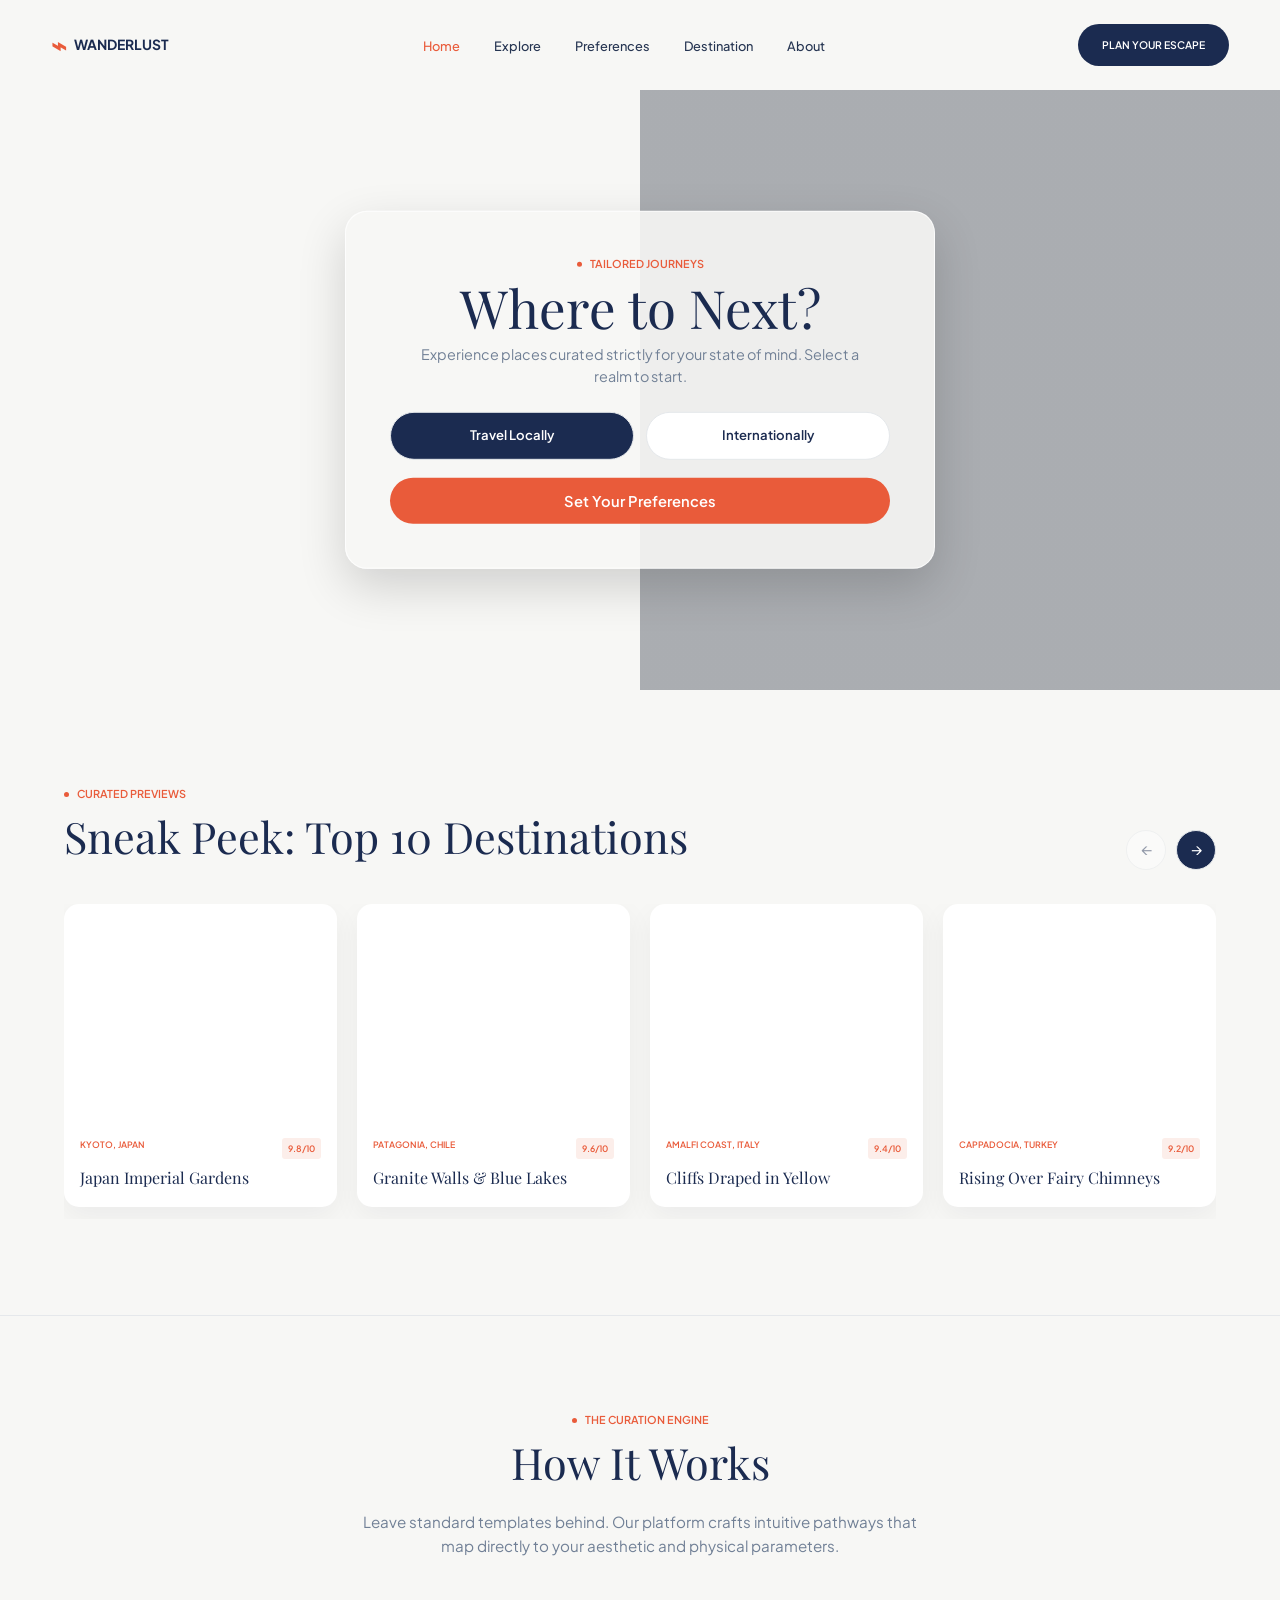
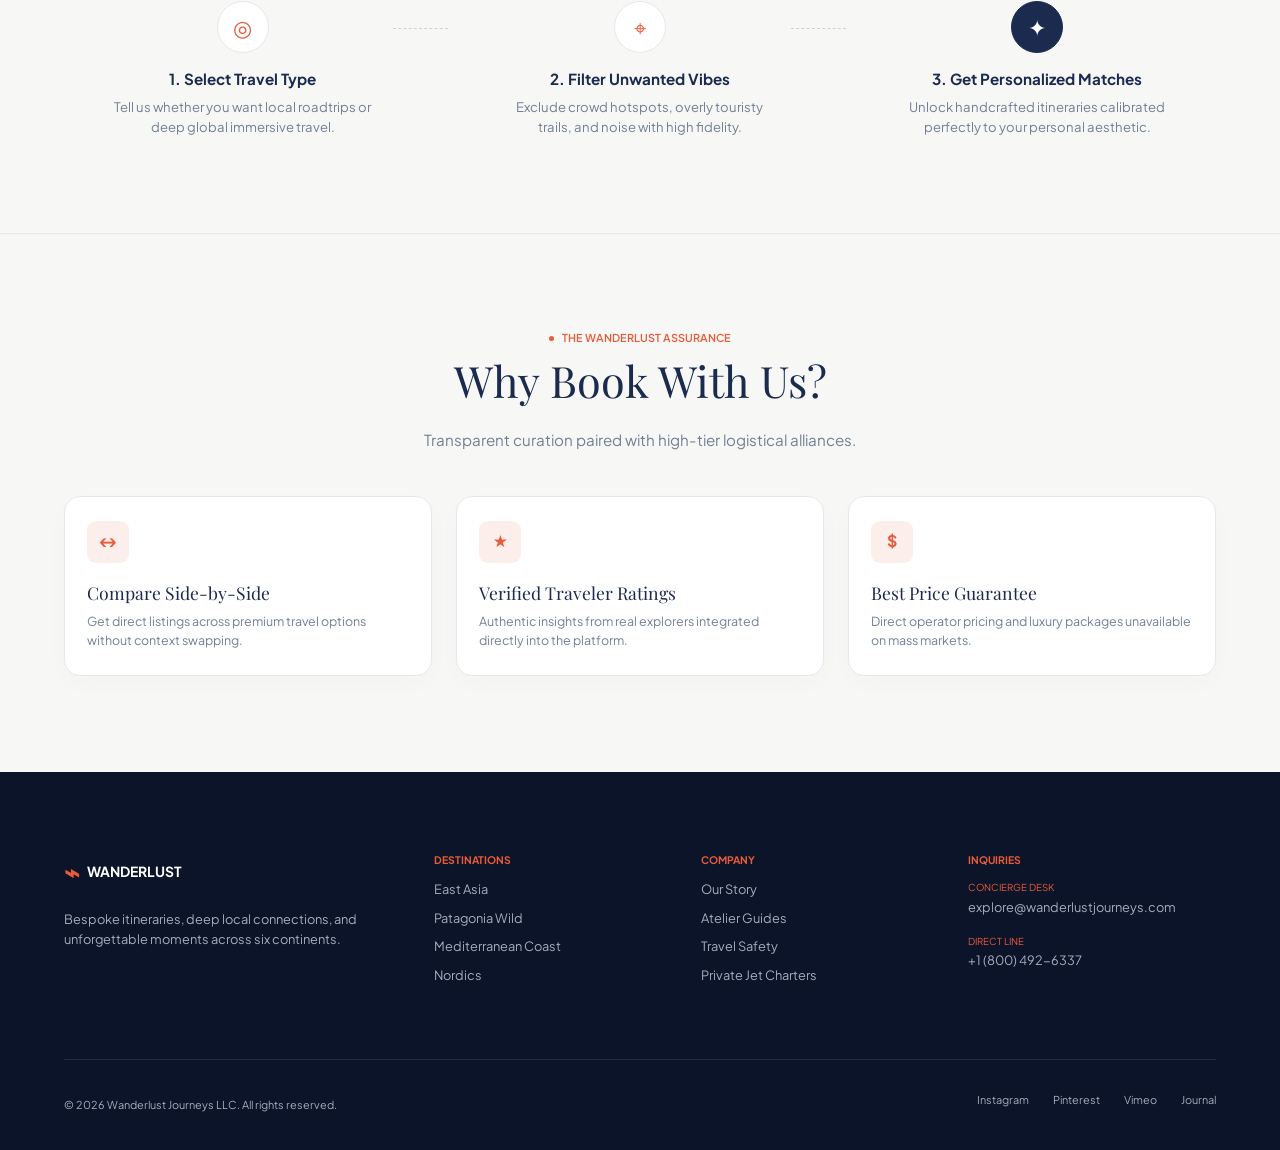
==== commit cbb099b0: "Update Updates on file" ====
--- a/index.html
+++ b/index.html
@@ -3,50 +3,42 @@
   <head>
     <meta charset="UTF-8" />
     <meta name="viewport" content="width=device-width, initial-scale=1.0" />
-    <meta name="theme-color" content="#f7f7f5" />
-    <meta name="description" content="Find thoughtful journeys shaped around your pace, interests, and sense of wonder." />
+
     <title>Wanderlust | Tailored Journeys</title>
-    <link rel="stylesheet" href="./styles.css" />
-    <script src="./script.js" defer></script>
+
+    <link rel="preconnect" href="https://fonts.googleapis.com" />
+    <link rel="preconnect" href="https://fonts.gstatic.com" crossorigin />
+    <link
+      href="https://fonts.googleapis.com/css2?family=Playfair+Display:ital,wght@0,400;0,500;0,600;1,400&family=Plus+Jakarta+Sans:wght@400;500;600;700&display=swap"
+      rel="stylesheet"
+    />
+
+    <link rel="stylesheet" href="styles.css" />
+    <script src="data.js" defer></script>
+    <script src="script.js" defer></script>
   </head>
   <body>
-    <dialog class="location-dialog" id="location-dialog" aria-labelledby="location-title">
-      <span class="eyebrow"><span class="eyebrow-dot" aria-hidden="true"></span>A more personal starting point</span>
-      <h2 id="location-title">Find your kind of away.</h2>
-      <p>Share your location to put nearby escapes first—or keep it private and choose local or international journeys yourself.</p>
-      <div class="privacy-note"><span aria-hidden="true">⌖</span><span>Your coordinates are used only in this tab, never saved or sent to a server, map provider, or advertiser.</span></div>
-      <p class="location-status" id="location-status" role="status" aria-live="polite">Your choice is always yours. Location is optional.</p>
-      <div class="location-actions">
-        <button class="btn btn-orange" id="use-location" type="button">Use my location <span aria-hidden="true">→</span></button>
-        <button class="location-skip" id="skip-location" type="button">Continue without location</button>
-      </div>
-    </dialog>
-    <!-- Site navigation -->
-    <nav class="navbar" aria-label="Main navigation">
+    <!-- Navigation -->
+    <nav class="navbar">
       <div class="nav-container">
-        <a href="./index.html" class="brand-logo" aria-label="Wanderlust home">
-          <span class="wordmark-w" aria-hidden="true">W</span>
-          <span>WANDERLUST</span>
+        <a href="index.html" class="brand-logo">
+          <span class="logo-mark">⌁</span>
+          WANDERLUST
         </a>
 
-        <ul class="nav-links" id="primary-navigation">
-          <li><a href="./index.html" class="active" aria-current="page">Home</a></li>
-          <li><a href="./explore.html">Explore</a></li>
-          <li><a href="./preferences.html">Preferences</a></li>
-          <li><a href="./destination.html">Destination</a></li>
-          <li><a href="./about.html">About</a></li>
+        <ul class="nav-links">
+          <li><a href="index.html" class="active">Home</a></li>
+          <li><a href="explore.html">Explore</a></li>
+          <li><a href="preferences.html">Preferences</a></li>
+          <li><a href="destination.html">Destination</a></li>
+          <li><a href="about.html">About</a></li>
         </ul>
 
-        <div class="nav-actions">
-          <a class="btn btn-navy" href="./airlines.html">Plan your escape</a>
-        </div>
-        <button
-          class="menu-toggle"
-          type="button"
-          aria-label="Open navigation menu"
-          aria-controls="primary-navigation"
-          aria-expanded="false"
-        >
+        <a href="preferences.html" class="btn btn-navy nav-button">
+          Plan your escape
+        </a>
+
+        <button class="menu-toggle" type="button" aria-label="Open menu">
           <span></span>
           <span></span>
           <span></span>
@@ -54,328 +46,212 @@
       </div>
     </nav>
 
-    <!-- Travel type selector -->
+    <!-- Hero Section -->
     <header class="hero" id="home">
-      <div class="hero-split">
-        <div class="hero-left"></div>
-        <div class="hero-right"></div>
-      </div>
-
-      <div class="hero-modal glass-panel" id="preferences">
-        <span class="eyebrow"
-          ><span class="eyebrow-dot" aria-hidden="true"></span>Tailored
-          journeys</span
-        >
+      <div class="hero-left"></div>
+      <div class="hero-right"></div>
+
+      <div class="hero-modal">
+        <span class="eyebrow">
+          <span class="eyebrow-dot"></span>
+          Tailored journeys
+        </span>
+
         <h1>Where to Next?</h1>
+
         <p class="modal-subtext">
           Experience places curated strictly for your state of mind. Select a
           realm to start.
         </p>
 
         <div class="toggle-container">
-          <button class="toggle-btn active" type="button" data-realm="local" aria-pressed="true">
-            <svg
-              width="18"
-              height="18"
-              viewBox="0 0 24 24"
-              fill="none"
-              stroke="currentColor"
-              stroke-width="2"
-              stroke-linecap="round"
-              stroke-linejoin="round"
-            >
-              <path d="M21 10c0 7-9 13-9 13s-9-6-9-13a9 9 0 0 1 18 0z"></path>
-              <circle cx="12" cy="10" r="3"></circle>
-            </svg>
-            Travel Locally
-          </button>
-          <button class="toggle-btn inactive" type="button" data-realm="international" aria-pressed="false">
-            <svg
-              width="18"
-              height="18"
-              viewBox="0 0 24 24"
-              fill="none"
-              stroke="currentColor"
-              stroke-width="2"
-              stroke-linecap="round"
-              stroke-linejoin="round"
-            >
-              <circle cx="12" cy="12" r="10"></circle>
-              <line x1="2" y1="12" x2="22" y2="12"></line>
-              <path
-                d="M12 2a15.3 15.3 0 0 1 4 10 15.3 15.3 0 0 1-4 10 15.3 15.3 0 0 1-4-10 15.3 15.3 0 0 1 4-10z"
-              ></path>
-            </svg>
-            Internationally
-          </button>
-        </div>
-
-        <a class="btn btn-orange btn-full" href="./explore.html" id="start-exploring"
-          >Explore nearby journeys</a
-        >
-        <p class="realm-feedback" id="realm-feedback" aria-live="polite">Nearby stays within about 650 km. Change your selection any time.</p>
+          <span class="toggle-btn active"> Travel Locally </span>
+
+          <span class="toggle-btn"> Internationally </span>
+        </div>
+
+        <a href="preferences.html" class="btn btn-orange btn-full">
+          Set Your Preferences
+        </a>
       </div>
     </header>
 
     <main>
-      <!-- Featured destinations -->
+      <!-- Destinations Section -->
       <section class="section" id="destinations">
         <div class="container">
           <div class="section-header split-header">
             <div>
-              <span class="eyebrow"
-                ><span class="eyebrow-dot" aria-hidden="true"></span>Curated
-                previews</span
-              >
-              <h2 id="featured-heading">Top 10 nearby journeys</h2>
-            </div>
-            <div
-              class="carousel-controls"
-              role="group"
-              aria-label="Destination carousel controls"
-            >
-              <button
-                class="icon-btn inactive"
-                type="button"
-                aria-label="Previous destinations"
-                data-direction="-1"
-              >
-                <svg
-                  width="20"
-                  height="20"
-                  viewBox="0 0 24 24"
-                  fill="none"
-                  stroke="currentColor"
-                  stroke-width="2"
-                >
-                  <path d="M15 18l-6-6 6-6" />
-                </svg>
-              </button>
-              <button
-                class="icon-btn active"
-                type="button"
-                aria-label="Next destinations"
-                data-direction="1"
-              >
-                <svg
-                  width="20"
-                  height="20"
-                  viewBox="0 0 24 24"
-                  fill="none"
-                  stroke="currentColor"
-                  stroke-width="2"
-                >
-                  <path d="M9 18l6-6-6-6" />
-                </svg>
-              </button>
-            </div>
-          </div>
-
-          <div
-            class="grid-4 destination-track"
-            role="region"
-            aria-label="Featured destinations"
-            aria-roledescription="carousel"
-          >
-            <!-- Japan Card -->
-            <article class="dest-card" data-realm="international" data-place="Japan">
-              <div
-                class="card-img"
-                style="
-                  background-image: url(&quot;./KYOTO,%20JAPAN.jpg&quot;);
-                "
-              ></div>
+              <span class="eyebrow">
+                <span class="eyebrow-dot"></span>
+                Curated previews
+              </span>
+
+              <h2>Sneak Peek: Top 10 Destinations</h2>
+            </div>
+
+            <div class="carousel-controls">
+              <button class="icon-btn" id="previous" type="button">←</button>
+
+              <button class="icon-btn active" id="next" type="button">→</button>
+            </div>
+          </div>
+
+          <div class="destination-track">
+            <!-- Japan -->
+            <article class="dest-card">
+              <div class="card-img japan"></div>
+
               <div class="card-content">
                 <div class="card-meta">
                   <span class="location">KYOTO, JAPAN</span>
                   <span class="rating">9.8/10</span>
                 </div>
-                <h3><a href="./destination.html?place=Japan">Kyoto Temple Lanes & Imperial Gardens</a></h3>
-              </div>
-            </article>
-
-            <!-- Chile Card -->
-            <article class="dest-card" data-realm="international" data-place="Patagonia">
-              <div
-                class="card-img"
-                style="
-                  background-image: url(&quot;./PATAGONIA,%20CHILE.jpg&quot;);
-                "
-              ></div>
+
+                <h3>Japan Imperial Gardens</h3>
+              </div>
+            </article>
+
+            <!-- Patagonia -->
+            <article class="dest-card">
+              <div class="card-img chile"></div>
+
               <div class="card-content">
                 <div class="card-meta">
                   <span class="location">PATAGONIA, CHILE</span>
                   <span class="rating">9.6/10</span>
                 </div>
-                <h3><a href="./destination.html?place=Patagonia">Granite Walls & Blue Lakes</a></h3>
-              </div>
-            </article>
-
-            <!-- Italy Card -->
-            <article class="dest-card" data-realm="international" data-place="Amalfi">
-              <div
-                class="card-img"
-                style="
-                  background-image: url(&quot;./AMALFI%20COAST,%20ITALY.jpg&quot;);
-                "
-              ></div>
+
+                <h3>Granite Walls & Blue Lakes</h3>
+              </div>
+            </article>
+
+            <!-- Amalfi -->
+            <article class="dest-card">
+              <div class="card-img amalfi"></div>
+
               <div class="card-content">
                 <div class="card-meta">
                   <span class="location">AMALFI COAST, ITALY</span>
                   <span class="rating">9.4/10</span>
                 </div>
-                <h3><a href="./destination.html?place=Amalfi">Cliffs Draped in Yellow</a></h3>
-              </div>
-            </article>
-
-            <!-- Turkey Card -->
-            <article class="dest-card" data-realm="international" data-place="Cappadocia">
-              <div
-                class="card-img"
-                style="
-                  background-image: url(&quot;./CAPPOCADIA,%20TURKEY.jpg&quot;);
-                "
-              ></div>
+
+                <h3>Cliffs Draped in Yellow</h3>
+              </div>
+            </article>
+
+            <!-- Cappadocia -->
+            <article class="dest-card">
+              <div class="card-img cappadocia"></div>
+
               <div class="card-content">
                 <div class="card-meta">
                   <span class="location">CAPPADOCIA, TURKEY</span>
                   <span class="rating">9.2/10</span>
                 </div>
-                <h3><a href="./destination.html?place=Cappadocia">Rising Over Fairy Chimneys</a></h3>
-              </div>
-            </article>
-            <article class="dest-card" data-realm="international" data-place="Santorini">
-              <div
-                class="card-img"
-                role="img"
-                aria-label="Coastal village in Santorini at sunset"
-                style="
-                  background-image: url(&quot;./SANTORINI,%20GREECE.jpg&quot;);
-                "
-              ></div>
+
+                <h3>Rising Over Fairy Chimneys</h3>
+              </div>
+            </article>
+
+            <!-- Santorini -->
+            <article class="dest-card">
+              <div class="card-img santorini"></div>
+
               <div class="card-content">
                 <div class="card-meta">
                   <span class="location">SANTORINI, GREECE</span>
                   <span class="rating">9.1/10</span>
                 </div>
-                <h3><a href="./destination.html?place=Santorini">Blue Domes by the Aegean</a></h3>
-              </div>
-            </article>
-            <article class="dest-card" data-realm="international" data-place="Bali">
-              <div
-                class="card-img"
-                role="img"
-                aria-label="Waterfall surrounded by tropical forest"
-                style="
-                  background-image: url(&quot;./BALI,%20INDONESIA.jpg&quot;);
-                "
-              ></div>
+
+                <h3>Blue Domes by the Aegean</h3>
+              </div>
+            </article>
+
+            <!-- Bali -->
+            <article class="dest-card">
+              <div class="card-img bali"></div>
+
               <div class="card-content">
                 <div class="card-meta">
                   <span class="location">BALI, INDONESIA</span>
                   <span class="rating">9.0/10</span>
                 </div>
-                <h3><a href="./destination.html?place=Bali">Quiet Mornings in Bali</a></h3>
-              </div>
-            </article>
-            <article class="dest-card" data-realm="international" data-place="Norway">
-              <div
-                class="card-img"
-                role="img"
-                aria-label="Northern lights over a Nordic landscape"
-                style="
-                  background-image: url(&quot;./TROMS%C3%98,%20NORWAY.jpg&quot;);
-                "
-              ></div>
+
+                <h3>Quiet Mornings in Bali</h3>
+              </div>
+            </article>
+
+            <!-- Tromso -->
+            <article class="dest-card">
+              <div class="card-img tromso"></div>
+
               <div class="card-content">
                 <div class="card-meta">
                   <span class="location">TROMSØ, NORWAY</span>
                   <span class="rating">9.5/10</span>
                 </div>
-                <h3><a href="./destination.html?place=Norway">Beneath the Northern Lights</a></h3>
-              </div>
-            </article>
-            <article class="dest-card" data-realm="international" data-place="Marrakech">
-              <div
-                class="card-img"
-                role="img"
-                aria-label="Desert dunes at golden hour"
-                style="
-                  background-image: url(&quot;./MARRAKECH,%20MOROCCO.jpg&quot;);
-                "
-              ></div>
+
+                <h3>Beneath the Northern Lights</h3>
+              </div>
+            </article>
+
+            <!-- Marrakech -->
+            <article class="dest-card">
+              <div class="card-img marrakech"></div>
+
               <div class="card-content">
                 <div class="card-meta">
                   <span class="location">MARRAKECH, MOROCCO</span>
                   <span class="rating">9.3/10</span>
                 </div>
-                <h3><a href="./destination.html?place=Marrakech">Marrakech's Medina & Riads</a></h3>
-              </div>
-            </article>
-            <article class="dest-card" data-realm="international" data-place="Dolomites">
-              <div
-                class="card-img"
-                role="img"
-                aria-label="Alpine village beside a mountain lake"
-                style="
-                  background-image: url(&quot;./DOLOMITES,%20ITALY.jpg&quot;);
-                "
-              ></div>
+
+                <h3>Golden Hours in the Desert</h3>
+              </div>
+            </article>
+
+            <!-- Dolomites -->
+            <article class="dest-card">
+              <div class="card-img dolomites"></div>
+
               <div class="card-content">
                 <div class="card-meta">
                   <span class="location">DOLOMITES, ITALY</span>
                   <span class="rating">9.7/10</span>
                 </div>
-                <h3><a href="./destination.html?place=Dolomites">Stillness in the Dolomites</a></h3>
-              </div>
-            </article>
-            <article class="dest-card" data-realm="international" data-place="Yukon">
-              <div
-                class="card-img"
-                role="img"
-                aria-label="Remote mountain wilderness in Canada's Yukon"
-                style="
-                  background-image: url(&quot;./YUKON,%20CANADA.avif&quot;);
-                "
-              ></div>
-              <div class="card-content">
-                <div class="card-meta">
-                  <span class="location">YUKON, CANADA</span>
-                  <span class="rating">9.5/10</span>
-                </div>
-                <h3><a href="./destination.html?place=Yukon">The Wild, Wide North</a></h3>
-              </div>
-            </article>
-            <article class="dest-card" data-realm="local" data-place="Palawan">
-              <div
-                class="card-img"
-                role="img"
-                aria-label="Tropical beach and turquoise water"
-                style="
-                  background-image: url(&quot;./PALAWAN,%20PHILIPPINES.jpg&quot;);
-                "
-              ></div>
+
+                <h3>Stillness in the Dolomites</h3>
+              </div>
+            </article>
+
+            <!-- Palawan -->
+            <article class="dest-card">
+              <div class="card-img palawan"></div>
+
               <div class="card-content">
                 <div class="card-meta">
                   <span class="location">PALAWAN, PHILIPPINES</span>
                   <span class="rating">9.6/10</span>
                 </div>
-                <h3><a href="./destination.html?place=Palawan">Hidden Lagoons of Palawan</a></h3>
+
+                <h3>Hidden Lagoons of Palawan</h3>
               </div>
             </article>
           </div>
         </div>
       </section>
 
-      <!-- How it works -->
+      <!-- How It Works -->
       <section class="section section-bordered" id="how-it-works">
         <div class="container">
           <div class="section-header text-center">
-            <span class="eyebrow"
-              ><span class="eyebrow-dot" aria-hidden="true"></span>The curation
-              engine</span
-            >
+            <span class="eyebrow">
+              <span class="eyebrow-dot"></span>
+              The curation engine
+            </span>
+
             <h2>How It Works</h2>
+
             <p class="section-subtext">
               Leave standard templates behind. Our platform crafts intuitive
               pathways that map directly to your aesthetic and physical
@@ -385,22 +261,10 @@
 
           <div class="grid-3 workflow-grid">
             <div class="workflow-item">
-              <div class="icon-circle icon-orange">
-                <svg
-                  width="24"
-                  height="24"
-                  viewBox="0 0 24 24"
-                  fill="none"
-                  stroke="currentColor"
-                  stroke-width="2"
-                  stroke-linecap="round"
-                  stroke-linejoin="round"
-                >
-                  <circle cx="12" cy="12" r="10"></circle>
-                  <circle cx="12" cy="12" r="3"></circle>
-                </svg>
-              </div>
+              <div class="icon-circle icon-orange">◎</div>
+
               <h4>1. Select Travel Type</h4>
+
               <p>
                 Tell us whether you want local roadtrips or deep global
                 immersive travel.
@@ -408,23 +272,10 @@
             </div>
 
             <div class="workflow-item">
-              <div class="icon-circle icon-orange">
-                <svg
-                  width="24"
-                  height="24"
-                  viewBox="0 0 24 24"
-                  fill="none"
-                  stroke="currentColor"
-                  stroke-width="2"
-                  stroke-linecap="round"
-                  stroke-linejoin="round"
-                >
-                  <polygon
-                    points="22 3 2 3 10 12.46 10 19 14 21 14 12.46 22 3"
-                  ></polygon>
-                </svg>
-              </div>
+              <div class="icon-circle icon-orange">⌖</div>
+
               <h4>2. Filter Unwanted Vibes</h4>
+
               <p>
                 Exclude crowd hotspots, overly touristy trails, and noise with
                 high fidelity.
@@ -432,26 +283,10 @@
             </div>
 
             <div class="workflow-item">
-              <div class="icon-circle icon-navy">
-                <svg
-                  width="24"
-                  height="24"
-                  viewBox="0 0 24 24"
-                  fill="none"
-                  stroke="currentColor"
-                  stroke-width="2"
-                  stroke-linecap="round"
-                  stroke-linejoin="round"
-                >
-                  <path
-                    d="M12 3l1.8 5.2L19 10l-5.2 1.8L12 17l-1.8-5.2L5 10l5.2-1.8L12 3z"
-                  ></path>
-                  <path
-                    d="M19 14l1.2 3.3L23 18l-2.8 1-1.2 3-1.1-3-2.9-1 2.9-.7L19 14z"
-                  ></path>
-                </svg>
-              </div>
+              <div class="icon-circle icon-navy">✦</div>
+
               <h4>3. Get Personalized Matches</h4>
+
               <p>
                 Unlock handcrafted itineraries calibrated perfectly to your
                 personal aesthetic.
@@ -461,94 +296,53 @@
         </div>
       </section>
 
-      <!-- Why book with Wanderlust -->
+      <!-- Why Book With Us -->
       <section class="section" id="why-wanderlust">
         <div class="container">
           <div class="section-header text-center">
-            <span class="eyebrow"
-              ><span class="eyebrow-dot" aria-hidden="true"></span>The
-              Wanderlust assurance</span
-            >
+            <span class="eyebrow">
+              <span class="eyebrow-dot"></span>
+              The Wanderlust assurance
+            </span>
+
             <h2>Why Book With Us?</h2>
+
             <p class="section-subtext">
               Transparent curation paired with high-tier logistical alliances.
-              We bring direct comparisons alongside unfiltered reviews.
             </p>
           </div>
 
           <div class="grid-3 benefit-grid">
             <div class="benefit-card">
-              <div class="benefit-icon">
-                <svg
-                  width="24"
-                  height="24"
-                  viewBox="0 0 24 24"
-                  fill="none"
-                  stroke="var(--c-orange)"
-                  stroke-width="2"
-                  stroke-linecap="round"
-                  stroke-linejoin="round"
-                >
-                  <path d="M16 3h5v5"></path>
-                  <path d="M4 20L21 3"></path>
-                  <path d="M21 16v5h-5"></path>
-                  <path d="M15 15l6 6"></path>
-                  <path d="M4 4l5 5"></path>
-                </svg>
-              </div>
+              <div class="benefit-icon">↔</div>
+
               <h4>Compare Side-by-Side</h4>
-              <p>
-                Get direct listings across Lumina Airways, Aetheria, and premium
-                lines without context swapping.
+
+              <p>
+                Get direct listings across premium travel options without
+                context swapping.
               </p>
             </div>
 
             <div class="benefit-card">
-              <div class="benefit-icon">
-                <svg
-                  width="24"
-                  height="24"
-                  viewBox="0 0 24 24"
-                  fill="none"
-                  stroke="var(--c-orange)"
-                  stroke-width="2"
-                  stroke-linecap="round"
-                  stroke-linejoin="round"
-                >
-                  <polygon
-                    points="12 2 15.09 8.26 22 9.27 17 14.14 18.18 21.02 12 17.77 5.82 21.02 7 14.14 2 9.27 8.91 8.26 12 2"
-                  ></polygon>
-                </svg>
-              </div>
+              <div class="benefit-icon">★</div>
+
               <h4>Verified Traveler Ratings</h4>
+
               <p>
                 Authentic insights from real explorers integrated directly into
-                maps and flight ledgers.
+                the platform.
               </p>
             </div>
 
             <div class="benefit-card">
-              <div class="benefit-icon">
-                <svg
-                  width="24"
-                  height="24"
-                  viewBox="0 0 24 24"
-                  fill="none"
-                  stroke="var(--c-orange)"
-                  stroke-width="2"
-                  stroke-linecap="round"
-                  stroke-linejoin="round"
-                >
-                  <path d="M12 2v20"></path>
-                  <path
-                    d="M17 5H9.5a3.5 3.5 0 0 0 0 7h5a3.5 3.5 0 0 1 0 7H6"
-                  ></path>
-                </svg>
-              </div>
+              <div class="benefit-icon">$</div>
+
               <h4>Best Price Guarantee</h4>
-              <p>
-                Direct operator pricing. Unmatched execution. Luxury packages
-                unavailable on mass markets.
+
+              <p>
+                Direct operator pricing and luxury packages unavailable on mass
+                markets.
               </p>
             </div>
           </div>
@@ -556,73 +350,66 @@
       </section>
     </main>
 
-    <!-- Contact and company information -->
-    <footer class="footer" id="about">
+    <!-- Footer -->
+    <footer class="footer">
       <div class="container footer-grid">
         <div class="footer-col brand-col">
-          <a
-            href="./index.html"
-            class="brand-logo text-white"
-            aria-label="Wanderlust home"
-          >
-            <span class="wordmark-w" aria-hidden="true">W</span>
-            <span>WANDERLUST</span>
+          <a href="index.html" class="brand-logo text-white">
+            <span class="logo-mark">⌁</span>
+            WANDERLUST
           </a>
+
           <p class="brand-desc">
             Bespoke itineraries, deep local connections, and unforgettable
-            moments across six continents. Built on the love of exploration.
+            moments across six continents.
           </p>
         </div>
 
-        <div class="footer-col links-col">
+        <div class="footer-col">
           <h4>DESTINATIONS</h4>
+
           <ul>
-            <li><a href="./explore.html?region=east-asia">East Asia</a></li>
-            <li><a href="./explore.html?region=patagonia">Patagonia Wild</a></li>
-            <li><a href="./explore.html?region=mediterranean">Mediterranean Coast</a></li>
-            <li><a href="./explore.html?region=nordics">Nordics</a></li>
+            <li>East Asia</li>
+            <li>Patagonia Wild</li>
+            <li>Mediterranean Coast</li>
+            <li>Nordics</li>
           </ul>
         </div>
 
-        <div class="footer-col links-col">
+        <div class="footer-col">
           <h4>COMPANY</h4>
+
           <ul>
-            <li><a href="./about.html">Our Story</a></li>
-            <li><a href="./about.html#approach">Atelier Guides</a></li>
-            <li><a href="./about.html#standards">Travel Safety</a></li>
-            <li><a href="./airlines.html">Flight Partners</a></li>
+            <li>Our Story</li>
+            <li>Atelier Guides</li>
+            <li>Travel Safety</li>
+            <li>Private Jet Charters</li>
           </ul>
         </div>
 
-        <div class="footer-col contact-col">
+        <div class="footer-col">
           <h4>INQUIRIES</h4>
+
           <div class="contact-block">
             <span class="contact-label">CONCIERGE DESK</span>
-            <a
-              href="mailto:explore@wanderlustjourneys.com"
-              class="contact-value"
-              >explore@wanderlustjourneys.com</a
-            >
-          </div>
+            <span> explore@wanderlustjourneys.com </span>
+          </div>
+
           <div class="contact-block">
             <span class="contact-label">DIRECT LINE</span>
-            <a href="tel:+18004926337" class="contact-value"
-              >+1 (800) 492-6337</a
-            >
+            <span> +1 (800) 492-6337 </span>
           </div>
         </div>
       </div>
 
       <div class="container footer-bottom">
-        <p class="copyright">
-          &copy; 2026 Wanderlust Journeys LLC. Registered Luxury Travel Operator
-          #40291. All rights reserved.
-        </p>
+        <p>© 2026 Wanderlust Journeys LLC. All rights reserved.</p>
+
         <ul class="social-links">
-          <li><a href="./explore.html">Explore places</a></li>
-          <li><a href="./preferences.html">Edit preferences</a></li>
-          <li><a href="./airlines.html">Compare flights</a></li>
-          <li><a href="./about.html">Our story</a></li>
+          <li><a href="#">Instagram</a></li>
+          <li><a href="#">Pinterest</a></li>
+          <li><a href="#">Vimeo</a></li>
+          <li><a href="#">Journal</a></li>
         </ul>
       </div>
     </footer>
--- a/styles.css
+++ b/styles.css
@@ -1,19 +1,6 @@
-:root {
-  color-scheme: light;
-  --c-bg: #f7f7f5;
-  --c-white: #fff;
-  --c-border: #e5e8eb;
-  --c-navy: #1b2b50;
-  --c-navy-dark: #0c1429;
-  --c-orange: #e95b3a;
-  --c-orange-light: #fceeea;
-  --c-text: #263552;
-  --c-muted: #718096;
-  --c-footer-text: #a5adbd;
-  --f-heading: "Playfair Display", Georgia, serif;
-  --f-ui: "Plus Jakarta Sans", Arial, sans-serif;
-  --shadow-card: 0 10px 28px rgb(16 27 48 / 5%);
-}
+/* =========================
+   GENERAL
+========================= */
 
 * {
   box-sizing: border-box;
@@ -21,16 +8,15 @@
 
 html {
   scroll-behavior: smooth;
-  scroll-padding-top: 100px;
+  scroll-padding-top: 90px;
 }
 
 body {
   margin: 0;
-  background: var(--c-bg);
-  color: var(--c-text);
-  font-family: var(--f-ui);
+  background: #f7f7f5;
+  color: #263552;
+  font-family: "Plus Jakarta Sans", Arial, sans-serif;
   line-height: 1.55;
-  -webkit-font-smoothing: antialiased;
 }
 
 a {
@@ -40,16 +26,6 @@
 
 button {
   font: inherit;
-}
-
-button,
-a {
-  -webkit-tap-highlight-color: transparent;
-}
-
-:focus-visible {
-  outline: 3px solid var(--c-orange);
-  outline-offset: 4px;
 }
 
 ul {
@@ -59,8 +35,9 @@
 }
 
 .container {
-  width: min(90%, 1400px);
-  margin-inline: auto;
+  width: 90%;
+  max-width: 1400px;
+  margin: auto;
 }
 
 .section {
@@ -68,85 +45,111 @@
 }
 
 .section-bordered {
-  border-block: 1px solid var(--c-border);
-}
+  border-top: 1px solid #e5e8eb;
+  border-bottom: 1px solid #e5e8eb;
+}
+
+/* =========================
+   HEADINGS
+========================= */
 
 h1,
 h2,
 h3,
 h4 {
   margin: 0;
-  color: var(--c-navy);
+  color: #1b2b50;
 }
 
 h1,
 h2,
 h3 {
-  font-family: var(--f-heading);
+  font-family: "Playfair Display", Georgia, serif;
   font-weight: 400;
-  line-height: 1.15;
+}
+
+h1 {
+  line-height: 1.1;
 }
 
 h2 {
-  margin-top: 0.35rem;
-  font-size: clamp(2.1rem, 3.2vw, 2.8rem);
-  letter-spacing: -0.04em;
+  font-size: 2.7rem;
 }
 
 h3 {
-  font-size: 1.1rem;
+  font-size: 1rem;
 }
 
 h4 {
   font-size: 0.95rem;
-  font-weight: 600;
-}
+}
+
+/* =========================
+   SMALL LABELS
+========================= */
 
 .eyebrow {
   display: flex;
   align-items: center;
-  gap: 0.5rem;
-  color: var(--c-orange);
+  gap: 8px;
+
+  color: #e95b3a;
+
   font-size: 0.68rem;
   font-weight: 600;
-  letter-spacing: 0.01em;
+
   text-transform: uppercase;
 }
 
 .eyebrow-dot {
   width: 5px;
   height: 5px;
-  flex: 0 0 auto;
+
   border-radius: 50%;
-  background: var(--c-orange);
+  background: #e95b3a;
+}
+
+.text-center {
+  text-align: center;
+}
+
+.text-center .eyebrow {
+  justify-content: center;
 }
 
 .section-subtext {
   max-width: 560px;
-  margin: 0.9rem auto 0;
-  color: var(--c-muted);
+  margin: 14px auto 0;
+
+  color: #718096;
   font-size: 0.95rem;
-  line-height: 1.6;
-}
-
-.text-center {
-  text-align: center;
-}
+}
+
+.section-header {
+  margin-bottom: 44px;
+}
+
+/* =========================
+   BUTTONS
+========================= */
 
 .btn {
   display: inline-flex;
+
   min-height: 46px;
+
   align-items: center;
   justify-content: center;
-  padding: 0.75rem 1.5rem;
-  border: 0;
-  border-radius: 999px;
+
+  padding: 12px 24px;
+
+  border: none;
+  border-radius: 30px;
+
   cursor: pointer;
+
   font-size: 0.78rem;
   font-weight: 600;
-  transition:
-    background-color 160ms ease,
-    transform 160ms ease;
 }
 
 .btn:hover {
@@ -154,88 +157,91 @@
 }
 
 .btn-navy {
-  background: var(--c-navy);
-  color: var(--c-white);
+  background: #1b2b50;
+  color: white;
+
   text-transform: uppercase;
 }
 
-.btn-navy:hover {
-  background: #263b69;
-}
-
 .btn-orange {
-  background: var(--c-orange);
-  color: var(--c-white);
+  background: #e95b3a;
+  color: white;
+
   font-size: 0.92rem;
-}
-
-.btn-orange:hover {
-  background: #d84e30;
 }
 
 .btn-full {
   width: 100%;
 }
 
-/* Navigation */
+/* =========================
+   NAVIGATION
+========================= */
+
 .navbar {
-  position: sticky;
-  top: 0;
+  position: relative;
   z-index: 20;
+
   width: 100%;
-  background: var(--c-bg);
-  transition: box-shadow 160ms ease;
+
+  background: #f7f7f5;
 }
 
 .navbar.is-scrolled {
-  box-shadow: 0 4px 20px rgb(11 32 39 / 8%);
+  box-shadow: 0 4px 20px rgba(11, 32, 39, 0.08);
 }
 
 .nav-container {
   display: flex;
-  width: min(92%, 1400px);
+
+  width: 92%;
+  max-width: 1400px;
   height: 90px;
+
   align-items: center;
   justify-content: space-between;
-  margin-inline: auto;
+
+  margin: auto;
 }
 
 .brand-logo {
-  display: inline-flex;
-  align-items: center;
-  gap: 0.4rem;
-  color: var(--c-navy);
+  display: flex;
+
+  align-items: center;
+  gap: 7px;
+
+  color: #1b2b50;
+
   font-size: 0.87rem;
   font-weight: 700;
-  letter-spacing: 0.015em;
-  white-space: nowrap;
-}
-
-.logo-icon {
-  width: 22px;
-  height: 24px;
+}
+
+.logo-mark {
+  color: #e95b3a;
+  font-size: 26px;
 }
 
 .nav-links {
   display: flex;
-  align-items: center;
-  gap: clamp(1.25rem, 2.2vw, 2.25rem);
+
+  align-items: center;
+  gap: 34px;
 }
 
 .nav-links a {
   font-size: 0.8rem;
   font-weight: 500;
-  transition: color 150ms ease;
 }
 
 .nav-links a:hover,
 .nav-links a.active {
-  color: var(--c-orange);
-}
-
-.nav-actions .btn {
+  color: #e95b3a;
+}
+
+.nav-button {
   min-height: 42px;
-  padding-inline: 1.5rem;
+  padding: 10px 24px;
+
   font-size: 0.65rem;
 }
 
@@ -243,3311 +249,1566 @@
   display: none;
 }
 
-/* Hero */
+/* =========================
+   HERO
+========================= */
+
 .hero {
   position: relative;
-  height: clamp(470px, 43vw, 660px);
+
+  height: 600px;
+
   overflow: hidden;
-}
-
-.hero-split {
-  position: absolute;
-  inset: 0;
-  display: flex;
 }
 
 .hero-left,
 .hero-right {
+  position: absolute;
+
+  top: 0;
+
   width: 50%;
   height: 100%;
+
   background-position: center;
   background-size: cover;
 }
 
 .hero-left {
-  background-image: url("./DOLOMITES,%20ITALY.jpg");
+  left: 0;
+
+  background-image: url("https://images.unsplash.com/photo-1464822759023-fed622ff2c3b?q=85&w=1600&auto=format&fit=crop");
 }
 
 .hero-right {
+  right: 0;
+
   background-image:
-    linear-gradient(rgb(8 17 34 / 32%), rgb(8 17 34 / 32%)),
-    url("./TOKYO,%20JAPAN.jpg");
-}
-
-.glass-panel {
+    linear-gradient(rgba(8, 17, 34, 0.32), rgba(8, 17, 34, 0.32)),
+    url("https://i.pinimg.com/1200x/dc/12/01/dc12011c464a71a27804617a107135e0.jpg");
+}
+
+.hero-modal {
+  position: absolute;
+
+  top: 50%;
+  left: 50%;
+
+  width: 590px;
+  max-width: calc(100% - 32px);
+
+  padding: 44px;
+
+  transform: translate(-50%, -50%);
+
+  border: 1px solid rgba(255, 255, 255, 0.8);
+  border-radius: 22px;
+
+  background: rgba(247, 247, 245, 0.88);
+
+  box-shadow: 0 18px 48px rgba(0, 0, 0, 0.16);
+
+  text-align: center;
+}
+
+.hero-modal .eyebrow {
+  justify-content: center;
+}
+
+.hero-modal h1 {
+  margin-top: 5px;
+
+  font-size: 3.3rem;
+}
+
+.modal-subtext {
+  max-width: 440px;
+
+  margin: 7px auto 24px;
+
+  color: #718096;
+
+  font-size: 0.9rem;
+}
+
+/* Travel buttons */
+
+.toggle-container {
+  display: flex;
+
+  gap: 12px;
+
+  margin-bottom: 18px;
+}
+
+.toggle-btn {
+  display: flex;
+  flex: 1;
+
+  align-items: center;
+  justify-content: center;
+
+  min-height: 48px;
+
+  border: 1px solid #e5e8eb;
+  border-radius: 30px;
+
+  background: white;
+  color: #1b2b50;
+
+  cursor: default;
+
+  font-size: 0.82rem;
+  font-weight: 600;
+}
+
+.toggle-btn.active {
+  background: #1b2b50;
+  color: white;
+}
+
+/* =========================
+   DESTINATIONS
+========================= */
+
+.split-header {
+  display: flex;
+
+  align-items: flex-end;
+  justify-content: space-between;
+
+  gap: 24px;
+
+  margin-bottom: 34px;
+}
+
+.carousel-controls {
+  display: flex;
+  gap: 10px;
+}
+
+.icon-btn {
+  width: 40px;
+  height: 40px;
+
+  border: 1px solid #e5e8eb;
+  border-radius: 50%;
+
+  background: white;
+  color: #1b2b50;
+
+  cursor: pointer;
+}
+
+.icon-btn:hover,
+.icon-btn.active {
+  background: #1b2b50;
+  color: white;
+}
+
+.icon-btn:disabled {
+  cursor: not-allowed;
+  opacity: 0.45;
+}
+
+/* Destination row */
+
+.destination-track {
+  display: flex;
+
+  gap: 20px;
+
+  overflow-x: auto;
+
+  padding-bottom: 12px;
+
+  scroll-behavior: smooth;
+  scroll-snap-type: x mandatory;
+
+  scrollbar-width: none;
+}
+
+.destination-track::-webkit-scrollbar {
+  display: none;
+}
+
+/* Destination cards */
+
+.dest-card {
+  flex: 0 0 calc((100% - 60px) / 4);
+
+  overflow: hidden;
+
+  border-radius: 15px;
+
+  background: white;
+
+  box-shadow: 0 10px 28px rgba(16, 27, 48, 0.05);
+
+  scroll-snap-align: start;
+}
+
+.card-img {
+  height: 220px;
+
+  background-position: center;
+  background-size: cover;
+}
+
+/* Card images */
+
+.japan {
+  background-image: url("https://res.klook.com/images/fl_lossy.progressive,q_65/c_fill,w_1295,h_863/w_80,x_15,y_15,g_south_west,l_Klook_water_br_trans_yhcmh3/activities/fifiq1ejesazl85tt8ae/SpaciousIndependentSeatBus%E3%83%BBDepartingfromTokyo:MountFujiKawaguchikoScenicDayTrip(IncludesKobeBeefShabu-shabuLunch).jpg");
+}
+
+.chile {
+  background-image: url("https://i.pinimg.com/1200x/cf/6a/90/cf6a908c2962e2360377914a7916444f.jpg");
+}
+
+.amalfi {
+  background-image: url("https://i.pinimg.com/736x/86/f6/90/86f690863123f74a487ce005f058ad3c.jpg");
+}
+
+.cappadocia {
+  background-image: url("https://i.pinimg.com/1200x/ce/6c/15/ce6c158e4016c25decfb7eaa15a6fb19.jpg");
+}
+
+.santorini {
+  background-image: url("https://i.pinimg.com/1200x/2c/8b/18/2c8b18a95b82a7b9057733d6aca9f87d.jpg");
+}
+
+.bali {
+  background-image: url("https://i.pinimg.com/1200x/90/c0/54/90c05497c0b0a9a38c4a91671c075612.jpg");
+}
+
+.tromso {
+  background-image: url("https://i.pinimg.com/736x/35/74/77/35747721460ed151eafbeb85a3507422.jpg");
+}
+
+.marrakech {
+  background-image: url("https://i.pinimg.com/736x/70/ee/f1/70eef1b314df085c9fe4985ea3fe400b.jpg");
+}
+
+.dolomites {
+  background-image: url("https://i.pinimg.com/736x/71/52/a7/7152a72c84d64759a0ed4b5a98443b75.jpg");
+}
+
+.palawan {
+  background-image: url("https://i.pinimg.com/736x/b4/8b/98/b48b982f083b43786507475a8bc3c839.jpg");
+}
+
+/* Card text */
+
+.card-content {
+  padding: 14px 16px 16px;
+}
+
+.card-meta {
+  display: flex;
+
+  justify-content: space-between;
+
+  gap: 8px;
+
+  margin-bottom: 7px;
+
+  font-size: 0.55rem;
+  font-weight: 600;
+}
+
+.location {
+  color: #e95b3a;
+}
+
+.rating {
+  padding: 4px 6px;
+
+  border-radius: 3px;
+
+  background: #fceeea;
+  color: #e95b3a;
+}
+
+/* =========================
+   HOW IT WORKS
+========================= */
+
+.grid-3 {
+  display: grid;
+
+  grid-template-columns: repeat(3, 1fr);
+
+  gap: 40px;
+}
+
+.workflow-grid {
+  text-align: center;
+}
+
+.workflow-item {
+  position: relative;
+
+  padding: 0 16px;
+}
+
+.workflow-item:not(:last-child)::after {
+  position: absolute;
+
+  top: 27px;
+  right: -27px;
+
+  width: 55px;
+
+  border-top: 1px dashed #ccd2dc;
+
+  content: "";
+}
+
+.icon-circle {
+  display: flex;
+
+  width: 52px;
+  height: 52px;
+
+  align-items: center;
+  justify-content: center;
+
+  margin: 0 auto 14px;
+
+  border: 1px solid #e5e8eb;
+  border-radius: 50%;
+
+  background: white;
+
+  font-size: 22px;
+}
+
+.icon-orange {
+  color: #e95b3a;
+}
+
+.icon-navy {
+  border-color: #1b2b50;
+
+  background: #1b2b50;
+
+  color: white;
+}
+
+.workflow-item h4 {
+  margin-bottom: 6px;
+}
+
+.workflow-item p {
+  max-width: 260px;
+
+  margin: auto;
+
+  color: #718096;
+
+  font-size: 0.82rem;
+}
+
+/* =========================
+   BENEFITS
+========================= */
+
+.benefit-grid {
+  gap: 24px;
+}
+
+.benefit-card {
+  padding: 24px 22px;
+
+  border: 1px solid #e5e8eb;
+  border-radius: 16px;
+
+  background: white;
+
+  box-shadow: 0 8px 24px rgba(16, 27, 48, 0.02);
+}
+
+.benefit-icon {
+  display: flex;
+
+  width: 42px;
+  height: 42px;
+
+  align-items: center;
+  justify-content: center;
+
+  margin-bottom: 16px;
+
+  border-radius: 9px;
+
+  background: #fceeea;
+  color: #e95b3a;
+
+  font-weight: bold;
+}
+
+.benefit-card h4 {
+  margin-bottom: 6px;
+
+  font-family: "Playfair Display", Georgia, serif;
+
+  font-size: 1.1rem;
+  font-weight: 400;
+}
+
+.benefit-card p {
+  margin: 0;
+
+  color: #718096;
+
+  font-size: 0.78rem;
+}
+
+/* =========================
+   FOOTER
+========================= */
+
+.footer {
+  padding: 80px 0 32px;
+
+  background: #0c1429;
+
+  color: #a5adbd;
+
+  font-size: 0.8rem;
+}
+
+.footer-grid {
+  display: grid;
+
+  grid-template-columns: 1.5fr 1fr 1fr 1.2fr;
+
+  gap: 60px;
+
+  margin-bottom: 64px;
+}
+
+.text-white {
+  color: white;
+}
+
+.brand-desc {
+  max-width: 300px;
+
+  margin-top: 18px;
+}
+
+.footer h4 {
+  margin-bottom: 12px;
+
+  color: #e95b3a;
+
+  font-size: 0.65rem;
+
+  text-transform: uppercase;
+}
+
+.footer li {
+  margin-bottom: 9px;
+}
+
+.footer a:hover {
+  color: white;
+}
+
+.contact-block {
+  margin-bottom: 16px;
+}
+
+.contact-label {
+  display: block;
+
+  margin-bottom: 3px;
+
+  color: #e95b3a;
+
+  font-size: 0.6rem;
+}
+
+.footer-bottom {
+  display: flex;
+
+  align-items: center;
+  justify-content: space-between;
+
+  gap: 24px;
+
+  padding-top: 32px;
+
+  border-top: 1px solid rgba(255, 255, 255, 0.1);
+
+  font-size: 0.68rem;
+}
+
+.footer-bottom p {
+  margin: 0;
+}
+
+.social-links {
+  display: flex;
+
+  gap: 24px;
+}
+
+/* =========================
+   TABLET
+========================= */
+
+@media (max-width: 900px) {
+  .nav-links {
+    gap: 16px;
+  }
+
+  .dest-card {
+    flex-basis: calc((100% - 40px) / 3);
+  }
+
+  .card-img {
+    height: 200px;
+  }
+}
+
+/* =========================
+   MOBILE
+========================= */
+
+@media (max-width: 680px) {
+  .section {
+    padding: 68px 0;
+  }
+
+  .nav-container {
+    position: relative;
+
+    height: 84px;
+  }
+
+  .nav-links {
+    position: absolute;
+
+    top: 84px;
+    right: 0;
+    left: 0;
+
+    display: none;
+
+    flex-direction: column;
+
+    gap: 0;
+
+    padding: 8px 16px;
+
+    border: 1px solid #e5e8eb;
+    border-radius: 0 0 14px 14px;
+
+    background: #f7f7f5;
+  }
+
+  .nav-links.is-open {
+    display: flex;
+  }
+
+  .nav-links a {
+    display: block;
+
+    padding: 13px 4px;
+
+    font-size: 0.85rem;
+  }
+
+  .nav-button {
+    display: none;
+  }
+
+  .menu-toggle {
+    display: flex;
+
+    width: 40px;
+    height: 40px;
+
+    flex-direction: column;
+    align-items: center;
+    justify-content: center;
+
+    gap: 5px;
+
+    border: none;
+
+    background: transparent;
+
+    cursor: pointer;
+  }
+
+  .menu-toggle span {
+    width: 20px;
+    height: 2px;
+
+    background: #1b2b50;
+  }
+
+  /* Mobile hero */
+
+  .hero {
+    height: 600px;
+  }
+
+  .hero-left {
+    width: 100%;
+  }
+
+  .hero-right {
+    display: none;
+  }
+
+  .hero-modal {
+    width: calc(100% - 48px);
+
+    padding: 30px 22px;
+  }
+
+  .hero-modal h1 {
+    font-size: 2.7rem;
+  }
+
+  .toggle-container {
+    flex-direction: column;
+
+    gap: 10px;
+  }
+
+  /* Mobile destination section */
+
+  .split-header {
+    align-items: flex-start;
+
+    flex-direction: column;
+
+    margin-bottom: 28px;
+  }
+
+  .carousel-controls {
+    margin-top: 12px;
+  }
+
+  .icon-btn {
+    width: 36px;
+    height: 36px;
+  }
+
+  .dest-card {
+    flex-basis: 78vw;
+
+    max-width: 300px;
+  }
+
+  .card-img {
+    height: 225px;
+  }
+
+  /* Mobile grids */
+
+  .grid-3 {
+    grid-template-columns: 1fr;
+
+    gap: 32px;
+  }
+
+  .workflow-item:not(:last-child)::after {
+    display: none;
+  }
+
+  /* Mobile footer */
+
+  .footer {
+    padding-top: 56px;
+  }
+
+  .footer-grid {
+    grid-template-columns: 1fr 1fr;
+
+    gap: 36px 24px;
+
+    margin-bottom: 40px;
+  }
+
+  .brand-col {
+    grid-column: 1 / -1;
+  }
+
+  .footer-bottom {
+    align-items: flex-start;
+
+    flex-direction: column;
+  }
+
+  .social-links {
+    gap: 16px;
+  }
+}
+
+/* =========================
+   SMALL PHONES
+========================= */
+
+@media (max-width: 380px) {
+  .hero-modal {
+    width: calc(100% - 32px);
+
+    padding: 24px 16px;
+  }
+
+  .footer-grid {
+    grid-template-columns: 1fr;
+  }
+
+  .brand-col {
+    grid-column: auto;
+  }
+}
+
+/* =========================================================
+   MULTI-PAGE ADDITIONS
+   (Preferences · Explore · Destination · Booking · About)
+========================================================= */
+
+.page-cream {
+  background: #fbf7f1;
+}
+
+.page-section {
+  padding: 4.5rem 0;
+}
+
+.page-title {
+  font-size: 2.6rem;
+  margin-top: 8px;
+}
+
+.section-title {
+  font-size: 1.9rem;
+  margin: 8px 0 28px;
+}
+
+.muted {
+  color: #718096;
+  font-size: 0.85rem;
+}
+
+.btn-coral {
+  gap: 8px;
+  background: #d9735a;
+  color: white;
+  font-size: 0.85rem;
+}
+
+.btn-sm {
+  min-height: 34px;
+  padding: 8px 16px;
+  font-size: 0.68rem;
+}
+
+.pill {
+  display: inline-flex;
+  align-items: center;
+  padding: 6px 14px;
+  border-radius: 30px;
+  background: #e3efe9;
+  color: #2f5d4c;
+  font-size: 0.7rem;
+  font-weight: 600;
+}
+
+.pill.muted-pill {
+  background: #eef1f5;
+  color: #8a94a6;
+}
+
+.card-white {
+  border: 1px solid #e5e8eb;
+  border-radius: 16px;
+  background: white;
+  box-shadow: 0 10px 28px rgba(16, 27, 48, 0.05);
+}
+
+/* ---------- PREFERENCES ---------- */
+
+.vibe-grid {
+  display: grid;
+  grid-template-columns: repeat(3, 1fr);
+  gap: 24px;
+}
+
+.vibe-card {
+  overflow: hidden;
+  border: 2px solid transparent;
+  border-radius: 14px;
+  background: white;
+  cursor: pointer;
+  box-shadow: 0 10px 28px rgba(16, 27, 48, 0.05);
+  transition:
+    border-color 0.2s,
+    transform 0.2s;
+}
+
+.vibe-card:hover {
+  transform: translateY(-2px);
+}
+
+.vibe-card.selected {
+  border-color: #1b2b50;
+}
+
+.vibe-card .card-img {
+  height: 190px;
+}
+
+.vibe-footer {
+  display: flex;
+  align-items: center;
+  justify-content: space-between;
+  padding: 14px 16px;
+  font-size: 0.82rem;
+  font-weight: 600;
+}
+
+.vibe-toggle {
+  display: flex;
+  width: 22px;
+  height: 22px;
+  align-items: center;
+  justify-content: center;
+  border-radius: 50%;
+  background: #f3c9bd;
+  color: white;
+  font-size: 0.7rem;
+}
+
+.vibe-card.selected .vibe-toggle {
+  background: #2f5d4c;
+}
+
+.center-cta {
+  display: flex;
+  justify-content: center;
+  margin-top: 48px;
+}
+
+/* ---------- EXPLORE ---------- */
+
+.vibe-banner {
+  display: flex;
+  align-items: center;
+  justify-content: space-between;
+  gap: 24px;
+  padding: 30px 34px;
+}
+
+.vibe-banner .pill-row {
+  display: flex;
+  flex-wrap: wrap;
+  gap: 10px;
+  margin-top: 16px;
+}
+
+.link-orange {
+  color: #e95b3a;
+  font-size: 0.78rem;
+  font-weight: 600;
+  white-space: nowrap;
+}
+
+.sort-select {
+  padding: 8px 14px;
+  border: 1px solid #e5e8eb;
+  border-radius: 8px;
+  background: white;
+  color: #1b2b50;
+  font: inherit;
+  font-size: 0.75rem;
+}
+
+.country-grid {
+  display: grid;
+  grid-template-columns: repeat(3, 1fr);
+  gap: 26px;
+}
+
+.country-card {
+  display: flex;
+  flex-direction: column;
+  overflow: hidden;
+  border-radius: 16px;
+  background: white;
+  box-shadow: 0 10px 28px rgba(16, 27, 48, 0.06);
+}
+
+.country-card .card-img {
+  position: relative;
+  flex-shrink: 0;
+  height: 200px;
+}
+
+.badge {
+  position: absolute;
+  top: 12px;
+  padding: 4px 10px;
+  border-radius: 20px;
+  background: white;
+  color: #1b2b50;
+  font-size: 0.6rem;
+  font-weight: 700;
+}
+
+.badge.left {
+  left: 12px;
+}
+.badge.right {
+  right: 12px;
+}
+
+.country-body {
+  display: flex;
+  flex: 1;
+  flex-direction: column;
+  padding: 18px;
+}
+
+.country-body h3 {
+  margin: 6px 0 12px;
+  min-height: 3.1em;
+  font-size: 1.05rem;
+}
+
+.country-body .check-list {
+  margin-bottom: 16px;
+}
+
+.country-body h3 em {
+  color: #718096;
+}
+
+.check-list li {
+  margin-bottom: 4px;
+  color: #718096;
+  font-size: 0.75rem;
+}
+
+.check-list li::before {
+  content: "✓ ";
+  color: #2f5d4c;
+}
+
+.country-foot {
+  display: flex;
+  align-items: flex-end;
+  justify-content: space-between;
+  margin-top: auto;
+  padding-top: 14px;
+  border-top: 1px solid #eef1f5;
+}
+
+.price-label {
+  display: block;
+  color: #8a94a6;
+  font-size: 0.6rem;
+  text-transform: uppercase;
+}
+
+.price {
+  color: #1b2b50;
+  font-size: 1.05rem;
+  font-weight: 700;
+}
+
+.wildcard {
+  display: grid;
+  grid-template-columns: 1.4fr 1fr;
+  overflow: hidden;
+  border-radius: 20px;
+  background: #0f1f2b;
+  color: #cfd6e4;
+}
+
+.wildcard-img {
+  min-height: 340px;
+  background: url("https://images.unsplash.com/photo-1587595431973-160d0d94add1?q=80&w=1400&auto=format&fit=crop")
+    center / cover;
+}
+
+.wildcard-body {
+  display: flex;
+  flex-direction: column;
+  justify-content: center;
+  gap: 14px;
+  padding: 40px;
+}
+
+.wildcard-body h2 {
+  color: white;
+  font-size: 1.8rem;
+}
+
+.wildcard-body h3 {
+  color: #e95b3a;
+  font-style: italic;
+}
+
+.wildcard-body .btn {
+  align-self: flex-start;
+}
+
+/* ---------- DESTINATION ---------- */
+
+.dest-layout {
+  display: grid;
+  grid-template-columns: 2fr 1fr;
+  gap: 26px;
+}
+
+.dest-hero {
+  position: relative;
+  display: flex;
+  min-height: 380px;
+  flex-direction: column;
+  justify-content: flex-end;
+  padding: 30px;
+  overflow: hidden;
+  border-radius: 20px;
+  background:
+    linear-gradient(transparent 35%, rgba(8, 17, 34, 0.85)),
+    url("https://res.klook.com/images/fl_lossy.progressive,q_65/c_fill,w_1295,h_863/activities/fifiq1ejesazl85tt8ae/SpaciousIndependentSeatBus%E3%83%BBDepartingfromTokyo:MountFujiKawaguchikoScenicDayTrip(IncludesKobeBeefShabu-shabuLunch).jpg")
+      center / cover;
+  color: #e4e8f0;
+}
+
+.dest-hero h1 {
+  color: white;
+  font-size: 4rem;
+  letter-spacing: 2px;
+}
+
+.dest-hero .badge {
+  top: 20px;
+}
+.dest-hero .badge.left {
+  left: 20px;
+}
+.dest-hero .badge.right {
+  right: 20px;
+  background: #f3c9a8;
+}
+
+.panel {
+  padding: 26px;
+}
+
+.panel h3 {
+  margin: 6px 0 18px;
+  font-size: 1.4rem;
+}
+
+.fact-row {
+  display: flex;
+  justify-content: space-between;
+  padding: 10px 0;
+  border-bottom: 1px solid #eef1f5;
+  font-size: 0.78rem;
+}
+
+.fact-row span:first-child {
+  color: #8a94a6;
+  text-transform: uppercase;
+  font-size: 0.65rem;
+}
+
+.fact-row span:last-child {
+  font-weight: 600;
+}
+
+.season-months {
+  display: grid;
+  grid-template-columns: repeat(12, 1fr);
+  gap: 6px;
+  margin: 20px 0 10px;
+  text-align: center;
+  font-size: 0.65rem;
+  color: #8a94a6;
+}
+
+.season-months .peak {
+  color: #e95b3a;
+  font-weight: 700;
+}
+
+.season-bars {
+  display: grid;
+  grid-template-columns: 3fr 3fr 3fr 3fr;
+  gap: 6px;
+}
+
+.season-bars div {
+  padding: 8px;
+  border-radius: 6px;
+  text-align: center;
+  font-size: 0.65rem;
+  font-weight: 600;
+}
+
+.s-spring {
+  background: #dfe9e3;
+}
+.s-summer {
+  background: #fbd9d0;
+}
+.s-autumn {
+  background: #fbe7b2;
+}
+.s-winter {
+  background: #f3c9a8;
+}
+
+.dont-list li {
+  display: flex;
+  gap: 10px;
+  margin-bottom: 12px;
+  font-size: 0.75rem;
+}
+
+.dont-list li::before {
+  content: "✕";
+  display: flex;
+  flex: 0 0 20px;
+  height: 20px;
+  align-items: center;
+  justify-content: center;
+  border-radius: 5px;
+  background: #fceeea;
+  color: #e95b3a;
+  font-size: 0.6rem;
+}
+
+.dont-list strong {
+  display: block;
+  color: #1b2b50;
+}
+
+.dont-list span {
+  color: #8a94a6;
+}
+
+.exp-item {
+  display: flex;
+  align-items: center;
+  gap: 14px;
+  padding: 12px 0;
+  border-bottom: 1px solid #eef1f5;
+}
+
+.exp-thumb {
+  flex: 0 0 64px;
+  height: 48px;
+  border-radius: 8px;
+  background-size: cover;
+  background-position: center;
+}
+
+.exp-item h4 {
+  font-size: 0.85rem;
+}
+.exp-item p {
+  margin: 2px 0 0;
+  color: #8a94a6;
+  font-size: 0.7rem;
+}
+.exp-item .price {
+  margin-left: auto;
+  font-size: 0.8rem;
+}
+
+.ready-card {
+  display: flex;
+  align-items: center;
+  justify-content: space-between;
+  gap: 16px;
+  margin-top: 18px;
+  padding: 24px;
+  border-radius: 16px;
+  background: #1f2523;
+  color: #b9c0bd;
+  font-size: 0.75rem;
+}
+
+.ready-card h3 {
+  color: white;
+  margin: 0 0 6px;
+  font-size: 1.2rem;
+}
+
+.round-btn {
+  display: flex;
+  flex: 0 0 44px;
+  height: 44px;
+  align-items: center;
+  justify-content: center;
+  border-radius: 50%;
+  background: #d9a56f;
+  color: white;
+  font-size: 1.1rem;
+}
+
+/* ---------- BOOKING ---------- */
+
+.search-bar {
+  display: grid;
+  grid-template-columns: repeat(5, 1fr);
+  margin: 36px 0 50px;
+  padding: 14px 10px;
+}
+
+.search-field {
+  padding: 4px 16px;
+  border-right: 1px solid #eef1f5;
+}
+
+.search-field:last-child {
+  border-right: none;
+}
+
+.search-field label,
+.search-field .field-label {
+  display: block;
+  color: #8a94a6;
+  font-size: 0.6rem;
+  text-transform: uppercase;
+}
+
+/* Read-only values read as plain text */
+.search-field .field-value {
+  display: block;
+  padding: 4px 0;
+  color: #1b2b50;
+  font-size: 0.8rem;
+  font-weight: 600;
+  cursor: default;
+}
+
+/* The only fields that can be changed */
+.search-field.editable {
+  margin: 0 8px;
+  border-right: none;
+  border-radius: 10px;
+  background: #f4f6fa;
+  box-shadow: inset 0 0 0 1px #e1e6ee;
+  cursor: pointer;
+  transition: box-shadow 0.2s;
+}
+
+.search-field.editable:hover,
+.search-field.editable:focus-within {
+  box-shadow: inset 0 0 0 1.5px #1b2b50;
+}
+
+.search-field input,
+.search-field select {
+  width: 100%;
+  padding: 4px 0;
+  border: none;
+  background: transparent;
+  color: #1b2b50;
+  font: inherit;
+  font-size: 0.8rem;
+  font-weight: 600;
+  outline: none;
+}
+
+.airline-list {
+  display: grid;
+  gap: 14px;
+}
+
+.airline-row {
+  display: grid;
+  grid-template-columns: 44px 1.6fr 1fr 1fr;
+  align-items: center;
+  gap: 18px;
+  padding: 18px 22px;
+  cursor: default;
+}
+
+/* Quiet note that this section is informational */
+.info-note {
+  display: flex;
+  align-items: center;
+  gap: 10px;
+  margin: 0 0 18px;
+  padding: 10px 16px;
+  border-radius: 10px;
+  background: #eef2f8;
+  color: #4a5a78;
+  font-size: 0.74rem;
+}
+
+.info-icon {
+  display: inline-flex;
+  flex: none;
+  width: 18px;
+  height: 18px;
+  align-items: center;
+  justify-content: center;
+  border-radius: 50%;
+  background: #1b2b50;
+  color: white;
+  font-family: Georgia, serif;
+  font-size: 0.68rem;
+  font-style: italic;
+  font-weight: 700;
+}
+
+.info-footnote {
+  margin: 36px 0 0;
+  text-align: center;
+  font-size: 0.7rem;
+}
+
+.airline-logo {
+  display: flex;
+  width: 40px;
+  height: 40px;
+  align-items: center;
+  justify-content: center;
+  border-radius: 50%;
+  background: #1b2b50;
+  color: white;
+  font-weight: 700;
+}
+
+.airline-row h4 {
+  font-size: 0.9rem;
+}
+.airline-row small {
+  color: #e95b3a;
+  font-size: 0.68rem;
+}
+.airline-meta {
+  color: #718096;
+  font-size: 0.72rem;
+}
+
+.airline-price {
+  text-align: right;
+}
+.airline-price s {
+  display: block;
+  color: #a5adbd;
+  font-size: 0.68rem;
+}
+.airline-price strong {
+  color: #1b2b50;
+  font-size: 1.35rem;
+}
+.airline-price small {
+  display: block;
+}
+
+/* ---------- ABOUT ---------- */
+
+.about-intro {
+  display: grid;
+  grid-template-columns: 1.4fr 1fr;
+  align-items: end;
+  gap: 40px;
+  margin-bottom: 36px;
+}
+
+.about-intro h1 {
+  font-size: 2.8rem;
+}
+
+.collage {
+  position: relative;
+  height: 380px;
+  border-radius: 20px;
+  background: url("https://images.unsplash.com/photo-1488646953014-85cb44e25828?q=80&w=1600&auto=format&fit=crop")
+    center / cover;
+}
+
+.collage-quote {
   position: absolute;
   top: 50%;
   left: 50%;
-  z-index: 1;
-  width: min(590px, calc(100% - 2rem));
-  padding: clamp(1.75rem, 4vw, 2.75rem);
+  padding: 10px 20px;
   transform: translate(-50%, -50%);
-  border: 1px solid rgb(255 255 255 / 80%);
-  border-radius: 22px;
-  background: rgb(247 247 245 / 88%);
-  box-shadow: 0 18px 48px rgb(0 0 0 / 16%);
+  border-radius: 30px;
+  background: rgba(255, 255, 255, 0.92);
+  font-family: "Playfair Display", Georgia, serif;
+  font-style: italic;
+  font-size: 0.9rem;
+}
+
+.remap-grid {
+  display: grid;
+  grid-template-columns: 1.3fr 1fr;
+  gap: 22px;
+}
+
+.remap-card {
+  position: relative;
+  padding: 26px;
+}
+
+.remap-card .num {
+  color: #e5e8eb;
+  font-family: "Playfair Display", Georgia, serif;
+  font-size: 2rem;
+}
+
+.remap-card .benefit-icon {
+  position: absolute;
+  top: 22px;
+  right: 22px;
+}
+
+.remap-card h3 {
+  margin: 8px 0;
+  font-size: 1.25rem;
+}
+.remap-card p {
+  margin: 0;
+  color: #718096;
+  font-size: 0.78rem;
+}
+
+.remap-img {
+  height: 120px;
+  margin-top: 20px;
+  border-radius: 12px;
+  background: url("https://i.pinimg.com/1200x/90/c0/54/90c05497c0b0a9a38c4a91671c075612.jpg")
+    center / cover;
+}
+
+.remap-stack {
+  display: grid;
+  gap: 22px;
+}
+
+.stats-row {
+  display: grid;
+  grid-template-columns: repeat(3, 1fr);
   text-align: center;
-  -webkit-backdrop-filter: blur(24px);
-  backdrop-filter: blur(24px);
-}
-
-.glass-panel .eyebrow {
-  justify-content: center;
-}
-
-.glass-panel h1 {
-  margin-top: 0.3rem;
-  font-size: clamp(2.45rem, 4.2vw, 3.4rem);
-  letter-spacing: -0.045em;
-}
-
-.modal-subtext {
-  max-width: 440px;
-  margin: 0.45rem auto 1.5rem;
-  color: var(--c-muted);
-  font-size: 0.9rem;
-  line-height: 1.5;
-}
-
-.toggle-container {
-  display: flex;
-  gap: 0.75rem;
-  margin-bottom: 1.15rem;
-}
-
-.toggle-btn {
-  display: inline-flex;
-  min-height: 48px;
-  flex: 1;
-  align-items: center;
-  justify-content: center;
-  gap: 0.55rem;
-  padding: 0.65rem 0.9rem;
-  border: 1px solid transparent;
-  border-radius: 999px;
-  background: var(--c-white);
-  color: var(--c-navy);
-  cursor: pointer;
-  font-size: 0.82rem;
-  font-weight: 600;
-  transition:
-    background-color 160ms ease,
-    color 160ms ease;
-}
-
-.toggle-btn.active {
-  background: var(--c-navy);
-  color: var(--c-white);
-}
-
-.toggle-btn:not(.active) {
-  border-color: var(--c-border);
-}
-
-.toggle-btn:not(.active):hover {
-  background: #eef1f5;
-}
-
-/* Destination carousel */
-.split-header {
-  display: flex;
-  align-items: flex-end;
-  justify-content: space-between;
-  gap: 1.5rem;
-  margin-bottom: 2.1rem;
-}
-
-.carousel-controls {
-  display: flex;
-  flex: 0 0 auto;
-  gap: 0.6rem;
-}
-
-.icon-btn {
-  display: inline-flex;
-  width: 40px;
-  height: 40px;
-  align-items: center;
-  justify-content: center;
-  border: 1px solid var(--c-border);
-  border-radius: 50%;
-  background: var(--c-white);
-  color: var(--c-navy);
-  cursor: pointer;
-  transition:
-    background-color 160ms ease,
-    color 160ms ease;
-}
-
-.icon-btn:hover,
-.icon-btn.active {
-  border-color: var(--c-navy);
-  background: var(--c-navy);
-  color: var(--c-white);
-}
-
-.icon-btn:disabled {
-  cursor: not-allowed;
-  opacity: 0.45;
-}
-
-.grid-4 {
-  display: grid;
-  grid-auto-columns: calc((100% - 3 * 1.25rem) / 4);
-  grid-auto-flow: column;
-  gap: 1.25rem;
-}
-
-.destination-track {
-  overflow-x: auto;
-  padding: 0 0 0.75rem;
-  overscroll-behavior-inline: contain;
-  scrollbar-width: none;
-  scroll-snap-type: x mandatory;
-  scroll-behavior: smooth;
-}
-
-.destination-track::-webkit-scrollbar {
-  display: none;
-}
-
-.dest-card {
-  min-width: 0;
-  overflow: hidden;
-  border-radius: 15px;
-  background: var(--c-white);
-  box-shadow: var(--shadow-card);
-  scroll-snap-align: start;
-}
-
-.dest-card[hidden] {
-  display: none;
-}
-
-.dest-card:focus-visible {
-  outline: 3px solid var(--c-orange);
-  outline-offset: 4px;
-}
-
-.dest-card .card-img {
-  height: 220px;
-  background-color: #d9e2ec;
-  background-position: center;
-  background-size: cover;
-}
-
-.dest-card h3 a {
-  color: inherit;
-  text-decoration: none;
-}
-
-.dest-card h3 a:hover {
-  color: var(--c-orange);
-}
-
-.card-content {
-  padding: 0.85rem 1rem 1rem;
-}
-
-.card-meta {
-  display: flex;
-  align-items: center;
-  justify-content: space-between;
-  gap: 0.5rem;
-  margin-bottom: 0.45rem;
-  font-size: 0.55rem;
-  font-weight: 600;
-}
-
-.card-meta .location {
-  overflow: hidden;
-  color: var(--c-orange);
-  text-overflow: ellipsis;
-  text-transform: uppercase;
-  white-space: nowrap;
-}
-
-.card-meta .rating {
-  flex: 0 0 auto;
-  padding: 0.22rem 0.4rem;
-  border-radius: 3px;
-  background: var(--c-orange-light);
-  color: var(--c-orange);
-  font-size: 0.55rem;
-}
-
-.dest-card h3 {
-  font-size: 1rem;
-  letter-spacing: -0.025em;
-}
-
-/* Curation steps */
-.grid-3 {
-  display: grid;
-  grid-template-columns: repeat(3, minmax(0, 1fr));
-  gap: 2.5rem;
-}
-
-.section-header {
-  margin-bottom: 2.75rem;
-}
-
-.section-header .eyebrow {
-  justify-content: center;
-}
-
-.workflow-grid {
-  text-align: center;
-}
-
-.workflow-item {
-  position: relative;
-  padding-inline: 1rem;
-}
-
-.workflow-item:not(:last-child)::after {
-  position: absolute;
-  top: 27px;
-  right: -1.7rem;
-  width: 3.4rem;
-  border-top: 1px dashed #ccd2dc;
-  content: "";
-}
-
-.icon-circle {
-  display: flex;
-  width: 52px;
-  height: 52px;
-  align-items: center;
-  justify-content: center;
-  margin: 0 auto 0.9rem;
-  border: 1px solid var(--c-border);
-  border-radius: 50%;
-  background: var(--c-white);
-  box-shadow: 0 4px 12px rgb(16 27 48 / 4%);
-}
-
-.icon-orange {
-  color: var(--c-orange);
-}
-
-.icon-navy {
-  border-color: var(--c-navy);
-  background: var(--c-navy);
-  color: var(--c-white);
-}
-
-.workflow-item h4 {
-  margin-bottom: 0.4rem;
-  color: var(--c-navy);
-}
-
-.workflow-item p {
-  max-width: 260px;
-  margin: 0 auto;
-  color: var(--c-muted);
-  font-size: 0.82rem;
-  line-height: 1.5;
-}
-
-/* Benefits */
-.benefit-grid {
-  display: grid;
-  grid-template-columns: repeat(3, minmax(0, 1fr));
-  gap: 1.5rem;
-}
-
-.benefit-card {
-  padding: 1.5rem 1.35rem;
-  border: 1px solid var(--c-border);
-  border-radius: 16px;
-  background: var(--c-white);
-  box-shadow: 0 8px 24px rgb(16 27 48 / 2%);
-}
-
-.benefit-icon {
-  display: flex;
-  width: 42px;
-  height: 42px;
-  align-items: center;
-  justify-content: center;
-  margin-bottom: 1rem;
-  border-radius: 9px;
-  background: var(--c-orange-light);
-}
-
-.benefit-card h4 {
-  margin-bottom: 0.35rem;
-  font-family: var(--f-heading);
-  font-size: 1.1rem;
+}
+
+.stat {
+  padding: 10px;
+  border-right: 1px solid #e5e8eb;
+}
+
+.stat:last-child {
+  border-right: none;
+}
+
+.stat strong {
+  display: block;
+  color: #1b2b50;
+  font-family: "Playfair Display", Georgia, serif;
+  font-size: 3rem;
   font-weight: 400;
 }
 
-.benefit-card p {
-  margin: 0;
-  color: var(--c-muted);
-  font-size: 0.78rem;
-  line-height: 1.55;
-}
-
-/* Footer */
-.footer {
-  padding: 5rem 0 2rem;
-  background: var(--c-navy-dark);
-  color: var(--c-footer-text);
-  font-size: 0.8rem;
-}
-
-.footer-grid {
-  display: grid;
-  grid-template-columns: 1.5fr 1fr 1fr 1.2fr;
-  gap: clamp(2rem, 5vw, 5rem);
-  margin-bottom: 4rem;
-}
-
-.text-white {
-  color: var(--c-white);
-}
-
-.brand-desc {
-  max-width: 300px;
-  margin: 1.15rem 0 0;
-  line-height: 1.6;
-}
-
-.footer-col h4 {
-  margin-bottom: 0.75rem;
-  color: var(--c-orange);
-  font-size: 0.65rem;
+.stat span {
+  color: #e95b3a;
+  font-size: 0.62rem;
   font-weight: 600;
   text-transform: uppercase;
 }
 
-.links-col li {
-  margin-bottom: 0.55rem;
-}
-
-.links-col a,
-.social-links a {
-  transition: color 150ms ease;
-}
-
-.links-col a:hover,
-.social-links a:hover {
-  color: var(--c-white);
-}
-
-.contact-block {
-  margin-bottom: 1rem;
-}
-
-.contact-label {
-  display: block;
-  margin-bottom: 0.15rem;
-  color: var(--c-orange);
-  font-size: 0.6rem;
-  text-transform: uppercase;
-}
-
-.contact-value {
-  color: #dce1eb;
+.cta-dark {
+  padding: 60px 30px;
+  border-radius: 22px;
+  background: radial-gradient(circle at 20% 0%, #23324f, #0c1429 70%);
+  text-align: center;
+  color: #a5adbd;
+}
+
+.cta-dark h2 {
+  color: white;
+  font-size: 2.2rem;
+}
+.cta-dark p {
+  margin: 10px 0 24px;
   font-size: 0.85rem;
 }
 
-.footer-bottom {
-  display: flex;
-  align-items: center;
-  justify-content: space-between;
-  gap: 1.5rem;
-  padding-top: 2rem;
-  border-top: 1px solid rgb(255 255 255 / 10%);
-  font-size: 0.68rem;
-}
-
-.copyright {
-  margin: 0;
-}
-
-.social-links {
-  display: flex;
-  flex-wrap: wrap;
-  gap: 1.5rem;
-}
+/* ---------- RESPONSIVE ---------- */
 
 @media (max-width: 900px) {
-  .nav-container {
-    width: 90%;
-  }
-
-  .nav-links {
-    gap: 1rem;
-  }
-
-  .nav-links a {
-    font-size: 0.72rem;
-  }
-
-  .nav-actions .btn {
-    padding-inline: 1rem;
-  }
-
-  .grid-4 {
-    grid-auto-columns: calc((100% - 2 * 1rem) / 3);
-    gap: 1rem;
-  }
-
-  .dest-card .card-img {
-    height: 200px;
+  .country-grid,
+  .vibe-grid {
+    grid-template-columns: repeat(2, 1fr);
+  }
+  .dest-layout,
+  .wildcard,
+  .about-intro,
+  .remap-grid {
+    grid-template-columns: 1fr;
+  }
+  .search-bar {
+    grid-template-columns: repeat(2, 1fr);
+    gap: 10px;
+  }
+  .search-field {
+    border-right: none;
   }
 }
 
 @media (max-width: 680px) {
-  html {
-    scroll-padding-top: 90px;
-  }
-
-  .section {
-    padding: 4.25rem 0;
-  }
-
-  .nav-container {
-    position: relative;
-    height: 84px;
-  }
-
-  .nav-links {
-    position: absolute;
-    top: 100%;
-    right: 0;
-    left: 0;
+  .page-section {
+    padding: 3rem 0;
+  }
+  .page-title {
+    font-size: 2rem;
+  }
+  .country-grid,
+  .vibe-grid,
+  .search-bar {
+    grid-template-columns: 1fr;
+  }
+  .vibe-banner {
+    flex-direction: column;
+    align-items: flex-start;
+  }
+  .dest-hero h1 {
+    font-size: 2.8rem;
+  }
+  .airline-row {
+    grid-template-columns: 40px 1fr auto;
+  }
+  .airline-meta {
     display: none;
-    align-items: stretch;
-    gap: 0;
-    padding: 0.4rem 1rem;
-    border: 1px solid var(--c-border);
-    border-radius: 0 0 14px 14px;
-    background: var(--c-bg);
-    box-shadow: 0 12px 22px rgb(16 27 48 / 8%);
-  }
-
-  .nav-links.is-open {
-    display: flex;
-    flex-direction: column;
-  }
-
-  .nav-links a {
-    display: block;
-    padding: 0.8rem 0.25rem;
-    font-size: 0.85rem;
-  }
-
-  .nav-actions {
-    display: none;
-  }
-
-  .menu-toggle {
-    display: flex;
-    width: 40px;
-    height: 40px;
-    flex-direction: column;
-    align-items: center;
-    justify-content: center;
-    gap: 5px;
-    border: 0;
-    background: transparent;
-    color: var(--c-navy);
-    cursor: pointer;
-  }
-
-  .menu-toggle span {
-    width: 20px;
-    height: 2px;
-    border-radius: 2px;
-    background: currentColor;
-  }
-
-  .hero {
-    height: 600px;
-  }
-
-  .hero-left {
-    width: 100%;
-  }
-
-  .hero-right {
-    display: none;
-  }
-
-  .glass-panel {
-    width: calc(100% - 3rem);
-    padding: 1.8rem 1.4rem;
-    border-radius: 22px;
-  }
-
-  .glass-panel h1 {
-    font-size: clamp(2.4rem, 9vw, 3.1rem);
-  }
-
-  .modal-subtext {
-    margin-bottom: 1.35rem;
-    font-size: 0.9rem;
-  }
-
-  .toggle-container {
-    flex-direction: column;
-    gap: 0.65rem;
-    margin-bottom: 1rem;
-  }
-
-  .toggle-btn {
-    min-height: 50px;
-    font-size: 0.88rem;
-  }
-
-  .btn-orange {
-    min-height: 56px;
-    font-size: 0.95rem;
-  }
-
-  .split-header {
-    align-items: flex-start;
-    margin-bottom: 1.7rem;
-  }
-
-  .split-header h2 {
-    max-width: 360px;
-  }
-
-  .carousel-controls {
-    margin-top: 1.75rem;
-  }
-
-  .carousel-controls .icon-btn {
-    width: 36px;
-    height: 36px;
-  }
-
-  .grid-4 {
-    grid-auto-columns: min(78vw, 300px);
-    gap: 1rem;
-  }
-
-  .dest-card .card-img {
-    height: 225px;
-  }
-
-  .card-content {
-    padding: 0.9rem 1rem 1.1rem;
-  }
-
-  .card-meta {
-    font-size: 0.62rem;
-  }
-
-  .card-meta .rating {
-    font-size: 0.6rem;
-  }
-
-  .dest-card h3 {
-    font-size: 1.15rem;
-  }
-
-  .section-header {
-    margin-bottom: 2rem;
-  }
-
-  .section-subtext {
-    font-size: 0.87rem;
-  }
-
-  .grid-3,
-  .workflow-grid,
-  .benefit-grid {
+  }
+  .stats-row {
     grid-template-columns: 1fr;
-    gap: 2rem;
-  }
-
-  .workflow-item:not(:last-child)::after {
-    display: none;
-  }
-
-  .workflow-item p {
-    font-size: 0.82rem;
-  }
-
-  .benefit-grid {
-    gap: 1rem;
-  }
-
-  .benefit-card {
-    padding: 1.25rem;
-  }
-
-  .footer {
-    padding-top: 3.5rem;
-  }
-
-  .footer-grid {
-    grid-template-columns: repeat(2, minmax(0, 1fr));
-    gap: 2.25rem 1.5rem;
-    margin-bottom: 2.5rem;
-  }
-
-  .brand-col {
-    grid-column: 1 / -1;
-  }
-
-  .brand-desc {
-    max-width: 360px;
-  }
-
-  .footer-bottom {
-    align-items: flex-start;
-    flex-direction: column;
-    padding-top: 1.5rem;
-  }
-
-  .social-links {
-    gap: 1rem;
-  }
-}
-
-@media (max-width: 380px) {
-  .glass-panel {
-    width: calc(100% - 2rem);
-    padding-inline: 1rem;
-  }
-
-  .footer-grid {
-    grid-template-columns: 1fr;
-  }
-
-  .brand-col {
-    grid-column: auto;
-  }
-}
-
-@media (prefers-reduced-motion: reduce) {
-  *,
-  *::before,
-  *::after {
-    scroll-behavior: auto !important;
-    transition-duration: 0.01ms !important;
-  }
-}
-
-.location-dialog {
-  width: min(470px, calc(100% - 2rem));
-  padding: clamp(1.4rem, 4vw, 2.2rem);
-  border: 1px solid rgb(255 255 255 / 75%);
-  border-radius: 18px;
-  background: var(--c-bg);
-  color: var(--c-text);
-  box-shadow: 0 24px 80px rgb(8 17 34 / 28%);
-}
-
-.location-dialog::backdrop {
-  background: rgb(8 17 34 / 64%);
-  backdrop-filter: blur(4px);
-}
-
-.location-dialog h2 {
-  margin-top: 0.45rem;
-  font-size: clamp(2rem, 7vw, 2.85rem);
-  letter-spacing: -0.04em;
-}
-
-.location-dialog > p:not(.eyebrow) {
-  margin: 0.75rem 0;
-  color: var(--c-muted);
-  font-size: 0.82rem;
-  line-height: 1.7;
-}
-
-.privacy-note {
-  display: flex;
-  align-items: flex-start;
-  gap: 0.65rem;
-  margin-top: 1rem;
-  padding: 0.8rem;
-  border: 1px solid #dce6dd;
-  border-radius: 9px;
-  background: #edf3ed;
-  color: #375747;
-  font-size: 0.68rem;
-  line-height: 1.6;
-}
-
-.privacy-note > span:first-child {
-  flex: 0 0 auto;
-  color: #598369;
-  font-size: 1rem;
-}
-
-.location-dialog .location-status {
-  min-height: 2.3em;
-  color: var(--c-muted);
-  font-size: 0.68rem;
-}
-
-.location-actions {
-  display: grid;
-  gap: 0.55rem;
-  margin-top: 1rem;
-}
-
-.location-actions .btn {
-  width: 100%;
-  gap: 0.55rem;
-}
-
-.location-actions .btn:disabled {
-  cursor: progress;
-  opacity: 0.72;
-}
-
-.location-skip {
-  min-height: 42px;
-  border: 0;
-  background: transparent;
-  color: var(--c-navy);
-  cursor: pointer;
-  font-size: 0.72rem;
-  font-weight: 600;
-}
-
-.location-skip:hover {
-  color: var(--c-orange);
-  text-decoration: underline;
-  text-underline-offset: 3px;
-}
-
-.realm-feedback {
-  min-height: 1.4em;
-  margin: 0.6rem 0 0;
-  color: var(--c-muted);
-  font-size: 0.63rem;
-  text-align: center;
-}
-
-.destination-art {
-  position: relative;
-  display: grid;
-  min-height: 220px;
-  align-items: center;
-  justify-items: center;
-  overflow: hidden;
-  background-color: #dbe2d8;
-  color: rgb(255 255 255 / 90%);
-  font-family: var(--f-heading);
-  font-size: clamp(2.6rem, 7vw, 5rem);
-  letter-spacing: 0.07em;
-  text-shadow: 0 2px 12px rgb(11 32 39 / 24%);
-}
-
-.destination-art::before,
-.destination-art::after {
-  position: absolute;
-  pointer-events: none;
-  content: "";
-}
-
-.destination-art::before {
-  right: -12%;
-  bottom: -40%;
-  left: -12%;
-  height: 85%;
-  border-radius: 48% 52% 0 0 / 38% 45% 0 0;
-  background: rgb(255 255 255 / 16%);
-  transform: rotate(-7deg);
-}
-
-.destination-art::after {
-  top: 16%;
-  right: 18%;
-  width: 42px;
-  height: 42px;
-  border-radius: 50%;
-  background: rgb(255 240 196 / 78%);
-  box-shadow: 0 0 35px rgb(255 240 196 / 35%);
-}
-
-.destination-art-1 {
-  background-image: linear-gradient(140deg, #6aada7, #b0c7b0 52%, #5e8072);
-}
-
-.destination-art-2 {
-  background-image: linear-gradient(155deg, #739fa0, #d8b6a1 52%, #708978);
-}
-
-.destination-art-3 {
-  background-image: linear-gradient(145deg, #516e84, #a7b9a2 52%, #d1a276);
-}
-
-.destination-art-4 {
-  background-image: linear-gradient(155deg, #9faca2, #d4be93 50%, #5e7767);
-}
-
-.destination-art-5 {
-  background-image: linear-gradient(145deg, #75aeb4, #d9c5a0 52%, #638787);
-}
-
-.explore-image.local-art {
-  display: grid;
-  align-items: center;
-  justify-items: center;
-  background-image: linear-gradient(140deg, #6aada7, #b0c7b0 52%, #5e8072);
-  color: #fff;
-}
-
-.local-art-2 {
-  background-image: linear-gradient(155deg, #739fa0, #d8b6a1 52%, #708978) !important;
-}
-
-.local-art-3 {
-  background-image: linear-gradient(145deg, #516e84, #a7b9a2 52%, #d1a276) !important;
-}
-
-.local-art-4 {
-  background-image: linear-gradient(155deg, #9faca2, #d4be93 50%, #5e7767) !important;
-}
-
-.local-art-5 {
-  background-image: linear-gradient(145deg, #75aeb4, #d9c5a0 52%, #638787) !important;
-}
-
-.local-art::before,
-.local-art::after {
-  position: absolute;
-  pointer-events: none;
-  content: "";
-}
-
-.local-art::before {
-  right: -12%;
-  bottom: -37%;
-  left: -12%;
-  height: 80%;
-  border-radius: 48% 52% 0 0 / 38% 45% 0 0;
-  background: rgb(255 255 255 / 17%);
-  transform: rotate(-7deg);
-}
-
-.local-art::after {
-  top: 15%;
-  right: 18%;
-  width: 45px;
-  height: 45px;
-  border-radius: 50%;
-  background: rgb(255 240 196 / 78%);
-  box-shadow: 0 0 35px rgb(255 240 196 / 42%);
-}
-
-.local-art-symbol {
-  position: relative;
-  z-index: 1;
-  color: rgb(255 255 255 / 90%);
-  font-family: var(--f-heading);
-  font-size: clamp(3rem, 8vw, 5rem);
-  letter-spacing: 0.07em;
-  text-shadow: 0 2px 12px rgb(11 32 39 / 24%);
-}
-
-.filter-hint {
-  margin: 0.65rem 0 0;
-  color: var(--c-muted);
-  font-size: 0.65rem;
-  line-height: 1.6;
-}
-
-.filter-chip.is-selected:not([data-filter="all"]) {
-  border-color: #547562;
-  background: #e8f0e9;
-  color: #345846;
-}
-
-.filter-chip.is-selected:not([data-filter="all"]) span {
-  color: #547562;
-}
-
-.place-picker {
-  display: grid;
-  grid-template-columns: auto minmax(200px, 300px) 1fr;
-  align-items: center;
-  gap: 0.75rem;
-  margin-bottom: 0.8rem;
-  padding: 0.75rem 1rem;
-  border: 1px solid #eceeeb;
-  border-radius: 10px;
-  background: #fff;
-  box-shadow: var(--shadow-card);
-}
-
-.place-picker label {
-  color: var(--c-muted);
-  font-size: 0.62rem;
-  font-weight: 700;
-  letter-spacing: 0.06em;
-  text-transform: uppercase;
-}
-
-.place-picker select {
-  min-height: 40px;
-  padding: 0.45rem 0.65rem;
-  border: 1px solid var(--c-border);
-  border-radius: 7px;
-  background: #fff;
-  color: var(--c-navy);
-  font: inherit;
-  font-size: 0.72rem;
-}
-
-.place-picker > span {
-  color: var(--c-muted);
-  font-size: 0.63rem;
-}
-
-.airline-card,
-.explore-card,
-.preference-card,
-.benefit-card,
-.principle-card,
-.fact-card,
-.season-card,
-.respect-card,
-.experience-card,
-.transit-card {
-  transition:
-    box-shadow 180ms ease,
-    border-color 180ms ease,
-    transform 180ms ease;
-}
-
-.benefit-card:hover,
-.principle-card:hover {
-  transform: translateY(-2px);
-  box-shadow: 0 12px 28px rgb(16 27 48 / 7%);
-}
-
-.experience-row {
-  transition: background-color 160ms ease;
-}
-
-.experience-row:hover {
-  border-radius: 7px;
-  background: #f7f8f6;
-}
-
-.icon-btn:not(:disabled) {
-  transition: transform 160ms ease, background-color 160ms ease, color 160ms ease;
-}
-
-.icon-btn:not(:disabled):hover {
-  transform: translateY(-1px);
-}
-
-@media (max-width: 680px) {
-  .location-dialog {
-    padding: 1.4rem;
-  }
-
-  .place-picker {
-    grid-template-columns: 1fr;
-    gap: 0.45rem;
-    padding: 0.8rem;
-  }
-
-  .place-picker select {
-    width: 100%;
-  }
-
-  .filter-hint {
-    font-size: 0.6rem;
-  }
-}
-
-.wordmark-w {
-  color: var(--c-orange);
-  font-family: var(--f-heading);
-  font-size: 1.8rem;
-  font-style: italic;
-  font-weight: 500;
-  line-height: 1;
-}
-
-.page-main {
-  min-height: 65vh;
-}
-
-.sr-only {
-  position: absolute;
-  width: 1px;
-  height: 1px;
-  overflow: hidden;
-  clip: rect(0, 0, 0, 0);
-  white-space: nowrap;
-  clip-path: inset(50%);
-}
-
-.text-link,
-.text-link-light {
-  display: inline-flex;
-  align-items: center;
-  gap: 0.55rem;
-  color: var(--c-orange);
-  font-size: 0.8rem;
-  font-weight: 600;
-}
-
-.text-link span,
-.text-link-light span {
-  transition: transform 160ms ease;
-}
-
-.text-link:hover span,
-.text-link-light:hover span {
-  transform: translateX(4px);
-}
-
-.text-link-light {
-  color: #fff;
-}
-
-.eyebrow-light {
-  color: #ff896b;
-}
-
-.eyebrow-light .eyebrow-dot {
-  background: #ff896b;
-}
-
-.home-hero {
-  position: relative;
-  display: flex;
-  min-height: min(720px, calc(100svh - 90px));
-  align-items: center;
-  overflow: hidden;
-  background: var(--c-navy-dark);
-  color: #fff;
-}
-
-.home-hero-image,
-.home-hero-shade {
-  position: absolute;
-  inset: 0;
-  width: 100%;
-  height: 100%;
-}
-
-.home-hero-image {
-  object-fit: cover;
-  object-position: center 47%;
-}
-
-.home-hero-shade {
-  background: linear-gradient(90deg, rgb(7 20 27 / 76%) 0%, rgb(7 20 27 / 48%) 44%, rgb(7 20 27 / 4%) 100%);
-}
-
-.home-hero-copy {
-  position: relative;
-  z-index: 1;
-  padding-block: 5rem;
-}
-
-.home-hero h1 {
-  max-width: 700px;
-  margin-top: 1.1rem;
-  color: #fff;
-  font-size: clamp(3.7rem, 8vw, 7.4rem);
-  letter-spacing: -0.055em;
-  line-height: 0.98;
-}
-
-.home-hero h1 em,
-.home-welcome h2 em,
-.planner-banner h2 em {
-  color: #f1886c;
-  font-weight: 400;
-}
-
-.home-hero-copy > p {
-  max-width: 430px;
-  margin: 1.35rem 0 1.8rem;
-  color: rgb(255 255 255 / 82%);
-  font-size: clamp(0.95rem, 1.2vw, 1.1rem);
-}
-
-.hero-actions {
-  display: flex;
-  flex-wrap: wrap;
-  align-items: center;
-  gap: 1.4rem;
-}
-
-.hero-actions .btn {
-  gap: 0.75rem;
-}
-
-.hero-caption {
-  position: absolute;
-  right: 5%;
-  bottom: 1.65rem;
-  left: 5%;
-  display: flex;
-  justify-content: space-between;
-  color: rgb(255 255 255 / 78%);
-  font-size: 0.62rem;
-  letter-spacing: 0.08em;
-  text-transform: uppercase;
-}
-
-.home-welcome {
-  padding-block: clamp(4rem, 8vw, 7rem);
-}
-
-.welcome-layout {
-  display: grid;
-  grid-template-columns: 1.1fr 0.9fr;
-  align-items: end;
-  gap: 3rem;
-}
-
-.welcome-layout h2,
-.planner-banner h2 {
-  margin-top: 0.65rem;
-  font-size: clamp(2.5rem, 5vw, 4.5rem);
-  letter-spacing: -0.045em;
-}
-
-.welcome-copy {
-  max-width: 470px;
-  padding-bottom: 0.35rem;
-}
-
-.welcome-copy p {
-  margin: 0 0 1.25rem;
-  color: var(--c-muted);
-  font-size: 0.98rem;
-  line-height: 1.8;
-}
-
-.home-ways {
-  padding-block: clamp(4rem, 7vw, 6.5rem);
-  background: #f1f2ef;
-}
-
-.home-ways .split-header {
-  align-items: end;
-}
-
-.home-ways h2 {
-  font-size: clamp(2rem, 3.5vw, 3.2rem);
-}
-
-.realm-grid {
-  display: grid;
-  min-height: 510px;
-  grid-template-columns: 1.1fr 0.9fr;
-  grid-template-rows: repeat(2, minmax(230px, 1fr));
-  gap: 1rem;
-}
-
-.realm-card {
-  position: relative;
-  min-height: 240px;
-  overflow: hidden;
-  border-radius: 14px;
-  background: var(--c-navy-dark);
-  color: #fff;
-}
-
-.realm-card::after {
-  position: absolute;
-  inset: 0;
-  background: linear-gradient(180deg, rgb(6 15 25 / 8%), rgb(6 15 25 / 65%));
-  content: "";
-  transition: background-color 220ms ease;
-}
-
-.realm-card img {
-  width: 100%;
-  height: 100%;
-  object-fit: cover;
-  transition: transform 450ms ease;
-}
-
-.realm-card:hover img {
-  transform: scale(1.04);
-}
-
-.realm-local {
-  grid-row: 1 / 3;
-}
-
-.realm-coast img {
-  object-position: center 55%;
-}
-
-.realm-index,
-.realm-title,
-.realm-arrow {
-  position: absolute;
-  z-index: 1;
-}
-
-.realm-index {
-  top: 1.2rem;
-  left: 1.25rem;
-  color: rgb(255 255 255 / 88%);
-  font-size: 0.62rem;
-  letter-spacing: 0.1em;
-  text-transform: uppercase;
-}
-
-.realm-title {
-  bottom: 1.35rem;
-  left: 1.25rem;
-  font-family: var(--f-heading);
-  font-size: clamp(1.7rem, 3vw, 2.8rem);
-  line-height: 1.08;
-}
-
-.realm-arrow {
-  right: 1.25rem;
-  bottom: 1.25rem;
-  display: grid;
-  width: 40px;
-  height: 40px;
-  place-items: center;
-  border-radius: 50%;
-  background: rgb(255 255 255 / 90%);
-  color: var(--c-navy);
-}
-
-.home-planner {
-  padding-block: clamp(3.5rem, 7vw, 6rem);
-}
-
-.planner-banner {
-  display: grid;
-  grid-template-columns: 1fr 0.7fr;
-  align-items: center;
-  gap: 3rem;
-  padding: clamp(2rem, 5vw, 4rem);
-  border-radius: 20px;
-  background: #0c2227;
-  box-shadow: 0 16px 35px rgb(11 32 39 / 16%);
-  color: #fff;
-}
-
-.planner-banner h2 {
-  color: #fff;
-}
-
-.planner-banner > div:last-child p {
-  margin: 0 0 1.4rem;
-  color: #bdc8c8;
-  font-size: 0.88rem;
-  line-height: 1.75;
-}
-
-.planner-banner .btn {
-  gap: 0.6rem;
-}
-
-.page-intro {
-  display: flex;
-  align-items: end;
-  justify-content: space-between;
-  gap: 3rem;
-  padding-block: clamp(3rem, 6vw, 5rem) 2.4rem;
-}
-
-.page-intro h1,
-.about-intro h1 {
-  max-width: 760px;
-  margin-top: 0.55rem;
-  font-size: clamp(2.8rem, 6vw, 5.4rem);
-  letter-spacing: -0.05em;
-}
-
-.page-intro p {
-  max-width: 620px;
-  margin: 1rem 0 0;
-  color: var(--c-muted);
-  font-size: 0.93rem;
-}
-
-.intro-side-link {
-  flex: 0 0 auto;
-  padding: 1rem 1.15rem;
-  border: 1px solid var(--c-border);
-  border-radius: 10px;
-  background: #fff;
-  color: var(--c-muted);
-  font-size: 0.7rem;
-  line-height: 1.7;
-}
-
-.intro-side-link strong {
-  color: var(--c-orange);
-  font-weight: 600;
-}
-
-.explore-controls {
-  padding: 1.2rem;
-  border: 1px solid var(--c-border);
-  border-radius: 15px;
-  background: #fff;
-  box-shadow: var(--shadow-card);
-}
-
-.search-field {
-  display: flex;
-  min-height: 44px;
-  align-items: center;
-  gap: 0.65rem;
-  padding-inline: 0.85rem;
-  border: 1px solid var(--c-border);
-  border-radius: 8px;
-  color: var(--c-muted);
-}
-
-.search-field > span:first-child {
-  font-size: 1.4rem;
-}
-
-.search-field input {
-  width: 100%;
-  border: 0;
-  background: transparent;
-  color: var(--c-text);
-  font: inherit;
-  font-size: 0.8rem;
-  outline: none;
-}
-
-.filter-row {
-  display: flex;
-  flex-wrap: wrap;
-  align-items: center;
-  gap: 0.55rem;
-  padding-top: 1rem;
-}
-
-.filter-chip {
-  min-height: 36px;
-  padding: 0.45rem 0.8rem;
-  border: 1px solid #e7e9e6;
-  border-radius: 999px;
-  background: #f5f6f3;
-  color: var(--c-text);
-  cursor: pointer;
-  font-size: 0.67rem;
-  transition: background 160ms ease, color 160ms ease;
-}
-
-.filter-chip span {
-  margin-left: 0.35rem;
-  color: var(--c-orange);
-}
-
-.filter-chip.is-selected {
-  border-color: var(--c-navy);
-  background: var(--c-navy);
-  color: #fff;
-}
-
-.filter-chip.is-selected span {
-  color: #ffa184;
-}
-
-.sort-field {
-  display: flex;
-  align-items: center;
-  gap: 0.45rem;
-  margin-left: auto;
-  color: var(--c-muted);
-  font-size: 0.67rem;
-  white-space: nowrap;
-}
-
-.sort-field select {
-  max-width: 190px;
-  min-height: 34px;
-  padding: 0.35rem 0.6rem;
-  border: 1px solid var(--c-border);
-  border-radius: 6px;
-  background: #fff;
-  color: var(--c-text);
-  font: inherit;
-  font-size: 0.68rem;
-}
-
-.explore-results {
-  padding-block: 3.8rem 5.5rem;
-}
-
-.results-heading {
-  display: flex;
-  align-items: end;
-  justify-content: space-between;
-  gap: 1rem;
-  margin-bottom: 1.5rem;
-}
-
-.results-heading h2 {
-  margin-top: 0.35rem;
-  font-size: clamp(1.8rem, 3vw, 2.7rem);
-}
-
-.results-heading > p {
-  margin: 0 0 0.25rem;
-  color: var(--c-muted);
-  font-size: 0.7rem;
-}
-
-.explore-grid {
-  display: grid;
-  grid-template-columns: repeat(3, minmax(0, 1fr));
-  gap: 1.2rem;
-}
-
-.explore-card {
-  min-width: 0;
-  overflow: hidden;
-  border: 1px solid #eceeeb;
-  border-radius: 13px;
-  background: #fff;
-  box-shadow: var(--shadow-card);
-  transition: transform 180ms ease, box-shadow 180ms ease;
-}
-
-.explore-card:hover {
-  transform: translateY(-3px);
-  box-shadow: 0 15px 32px rgb(16 27 48 / 10%);
-}
-
-.explore-image {
-  position: relative;
-  display: block;
-  height: 205px;
-  overflow: hidden;
-  background: #d9e2ec;
-}
-
-.explore-image img {
-  width: 100%;
-  height: 100%;
-  object-fit: cover;
-  transition: transform 350ms ease;
-}
-
-.explore-card:hover .explore-image img {
-  transform: scale(1.04);
-}
-
-.image-label {
-  position: absolute;
-  bottom: 0.75rem;
-  left: 0.75rem;
-  padding: 0.36rem 0.55rem;
-  border-radius: 4px;
-  background: rgb(247 247 245 / 93%);
-  color: var(--c-text);
-  font-size: 0.55rem;
-}
-
-.image-open {
-  position: absolute;
-  top: 0.7rem;
-  right: 0.7rem;
-  display: grid;
-  width: 30px;
-  height: 30px;
-  place-items: center;
-  border-radius: 50%;
-  background: rgb(255 255 255 / 92%);
-  color: var(--c-navy);
-}
-
-.explore-card-body {
-  padding: 0.85rem 0.95rem 1rem;
-}
-
-.explore-card .card-meta {
-  margin-bottom: 0.5rem;
-}
-
-.explore-card h3 {
-  font-size: 1.12rem;
-}
-
-.explore-card-body > p {
-  min-height: 2.8em;
-  margin: 0.45rem 0 0.8rem;
-  color: var(--c-muted);
-  font-size: 0.68rem;
-  line-height: 1.55;
-}
-
-.card-bottom {
-  display: flex;
-  align-items: center;
-  justify-content: space-between;
-  gap: 0.4rem;
-  padding-top: 0.7rem;
-  border-top: 1px solid #eef0ee;
-  color: var(--c-muted);
-  font-size: 0.62rem;
-}
-
-.card-bottom strong {
-  color: var(--c-navy);
-  font-size: 0.75rem;
-}
-
-.card-bottom a {
-  color: var(--c-orange);
-  font-weight: 600;
-}
-
-.empty-state {
-  padding: 3rem 1rem;
-  color: var(--c-muted);
-  text-align: center;
-}
-
-.explore-cta {
-  display: flex;
-  align-items: center;
-  justify-content: space-between;
-  gap: 2rem;
-  margin-bottom: 5rem;
-  padding: clamp(1.8rem, 4vw, 3.2rem);
-  border-radius: 16px;
-  background: #0c2227;
-  color: #fff;
-}
-
-.explore-cta h2 {
-  margin-top: 0.5rem;
-  color: #fff;
-  font-size: clamp(2rem, 4vw, 3.4rem);
-}
-
-.explore-cta .btn {
-  flex: 0 0 auto;
-  gap: 0.55rem;
-}
-
-.preferences-heading {
-  padding-block: 3.6rem 2rem;
-}
-
-.preferences-heading .eyebrow {
-  justify-content: center;
-}
-
-.preferences-heading h1,
-.airlines-heading h1 {
-  margin-top: 0.35rem;
-  font-size: clamp(2.5rem, 5vw, 4.1rem);
-  letter-spacing: -0.045em;
-}
-
-.preferences-heading p {
-  margin: 0.55rem 0 0;
-  color: var(--c-muted);
-  font-size: 0.82rem;
-}
-
-.preferences-heading .realm-status {
-  color: var(--c-orange);
-  font-size: 0.65rem;
-}
-
-.map-section {
-  margin-bottom: 3.8rem;
-}
-
-.world-map {
-  position: relative;
-  height: clamp(280px, 39vw, 490px);
-  overflow: hidden;
-  border: 1px solid #e0e0dc;
-  border-radius: 20px;
-  background: linear-gradient(135deg, #c8cbd0, #e1dfdc 48%, #c7c9ce);
-  box-shadow: 0 16px 24px rgb(16 27 48 / 11%);
-}
-
-.world-map::before {
-  position: absolute;
-  inset: 0;
-  background-image: radial-gradient(rgb(27 43 80 / 9%) 0.7px, transparent 0.7px);
-  background-size: 9px 9px;
-  content: "";
-  opacity: 0.65;
-}
-
-.map-land {
-  position: absolute;
-  inset: 4% 3%;
-  width: 94%;
-  height: 91%;
-  fill: #b99c7d;
-  filter: drop-shadow(0 7px 8px rgb(83 66 49 / 17%));
-  opacity: 0.85;
-}
-
-.map-island {
-  fill: #ba9f84;
-}
-
-.map-sun {
-  position: absolute;
-  top: 15%;
-  left: 20%;
-  width: 130px;
-  height: 90px;
-  border-radius: 50%;
-  background: radial-gradient(ellipse, rgb(226 105 72 / 87%), rgb(226 105 72 / 0%) 72%);
-  transform: rotate(-25deg);
-}
-
-.map-pin {
-  position: absolute;
-  z-index: 2;
-  display: grid;
-  min-width: 34px;
-  min-height: 34px;
-  grid-template-columns: 24px auto;
-  place-items: center;
-  gap: 0.35rem;
-  padding: 0.2rem 0.55rem 0.2rem 0.2rem;
-  border: 1px solid rgb(255 255 255 / 90%);
-  border-radius: 999px;
-  background: #66717c;
-  color: #fff;
-  cursor: pointer;
-  font-weight: 700;
-  box-shadow: 0 4px 10px rgb(16 27 48 / 18%);
-  transition: transform 160ms ease, background-color 160ms ease, box-shadow 160ms ease;
-}
-
-.map-pin:hover {
-  z-index: 4;
-  transform: translateY(-2px);
-}
-
-.map-pin:focus-visible {
-  outline: 3px solid var(--c-orange);
-  outline-offset: 3px;
-}
-
-.map-pin > span:first-child {
-  display: grid;
-  width: 24px;
-  height: 24px;
-  place-items: center;
-  border-radius: 50%;
-  background: rgb(255 255 255 / 17%);
-  font-size: 1rem;
-  line-height: 1;
-}
-
-.map-pin-label {
-  font-size: 0.62rem;
-  font-weight: 600;
-  white-space: nowrap;
-}
-
-.map-pin[data-state="prefer"] {
-  background: #47765f;
-  box-shadow: 0 0 0 4px rgb(71 118 95 / 18%), 0 4px 10px rgb(16 27 48 / 18%);
-}
-
-.map-pin[data-state="avoid"] {
-  background: #a34f3b;
-  box-shadow: 0 0 0 4px rgb(163 79 59 / 17%), 0 4px 10px rgb(16 27 48 / 18%);
-}
-
-.pin-americas {
-  top: 35%;
-  left: 21%;
-}
-
-.pin-europe {
-  top: 30%;
-  left: 55%;
-}
-
-.pin-asia {
-  top: 34%;
-  left: 70%;
-}
-
-.pin-africa {
-  top: 55%;
-  left: 47%;
-}
-
-.pin-philippines {
-  top: 50%;
-  left: 75%;
-}
-
-.map-legend {
-  position: absolute;
-  bottom: 1rem;
-  left: 1rem;
-  z-index: 3;
-  display: grid;
-  gap: 0.42rem;
-  padding: 0.8rem 0.9rem;
-  border-radius: 8px;
-  background: var(--c-navy-dark);
-  color: #fff;
-  font-size: 0.58rem;
-}
-
-.map-legend strong {
-  margin-bottom: 0.15rem;
-  font-size: 0.55rem;
-}
-
-.map-legend small {
-  margin-top: 0.2rem;
-  color: #aeb9c8;
-  font-size: 0.48rem;
-}
-
-.legend-dot {
-  display: inline-block;
-  width: 7px;
-  height: 7px;
-  margin-right: 0.3rem;
-  border-radius: 2px;
-}
-
-.legend-block {
-  background: #e87958;
-}
-
-.legend-ideal {
-  background: #85ac91;
-}
-
-.legend-neutral {
-  background: #89939c;
-}
-
-.map-coordinate {
-  position: absolute;
-  top: 1rem;
-  right: 1.1rem;
-  color: #57606d;
-  font-size: 0.52rem;
-  letter-spacing: 0.12em;
-}
-
-.map-summary {
-  margin-top: 0.6rem;
-  color: var(--c-muted);
-  font-size: 0.68rem;
-  line-height: 1.6;
-  text-align: left;
-}
-
-.preferences-options {
-  padding-bottom: 5.5rem;
-}
-
-.preferences-options .section-header {
-  margin-bottom: 1.5rem;
-}
-
-.preferences-options .section-header .eyebrow {
-  justify-content: flex-start;
-}
-
-.preferences-options h2 {
-  font-size: clamp(2rem, 3.7vw, 3.2rem);
-}
-
-.preferences-options .section-subtext {
-  margin: 0.55rem 0 0;
-  font-size: 0.8rem;
-}
-
-.preference-grid {
-  display: grid;
-  grid-template-columns: repeat(3, minmax(0, 1fr));
-  gap: 1.15rem;
-}
-
-.preference-card {
-  overflow: hidden;
-  padding: 0;
-  border: 1.5px solid var(--c-border);
-  border-radius: 14px;
-  background: #fff;
-  color: var(--c-text);
-  cursor: pointer;
-  text-align: left;
-  transition: border-color 160ms ease, box-shadow 160ms ease, transform 160ms ease;
-}
-
-.preference-card:hover {
-  transform: translateY(-2px);
-}
-
-.preference-card.is-selected {
-  border-color: #88a38f;
-  box-shadow: 0 0 0 1px #88a38f;
-}
-
-.preference-card img {
-  display: block;
-  width: 100%;
-  height: 145px;
-  object-fit: cover;
-}
-
-.preference-card-footer {
-  display: flex;
-  min-height: 45px;
-  align-items: center;
-  justify-content: space-between;
-  padding: 0.55rem 0.75rem;
-  font-size: 0.68rem;
-}
-
-.preference-mark {
-  display: grid;
-  width: 20px;
-  height: 20px;
-  place-items: center;
-  border: 1px solid var(--c-border);
-  border-radius: 50%;
-  color: var(--c-muted);
-  font-size: 0.7rem;
-}
-
-.preference-card.is-selected .preference-mark {
-  border-color: #88a38f;
-  background: #88a38f;
-  color: #fff;
-}
-
-.preference-submit {
-  display: flex;
-  align-items: center;
-  justify-content: center;
-  flex-wrap: wrap;
-  gap: 0.75rem 1.5rem;
-  margin-top: 2.5rem;
-}
-
-.preference-submit p {
-  width: 100%;
-  margin: 0;
-  color: var(--c-muted);
-  font-size: 0.65rem;
-  text-align: center;
-}
-
-.preference-submit .btn {
-  min-width: min(300px, 100%);
-  gap: 0.55rem;
-}
-
-.destination-page {
-  padding-block: 1.2rem 4rem;
-}
-
-.destination-top {
-  display: grid;
-  grid-template-columns: minmax(0, 1.55fr) minmax(260px, 0.85fr);
-  gap: 0.8rem;
-}
-
-.destination-hero-image {
-  position: relative;
-  min-height: 360px;
-  overflow: hidden;
-  border-radius: 15px;
-  background: var(--c-navy);
-  color: #fff;
-}
-
-.destination-hero-image::after {
-  position: absolute;
-  inset: 0;
-  background: linear-gradient(0deg, rgb(8 17 34 / 70%), transparent 62%);
-  content: "";
-}
-
-.destination-hero-image > img {
-  position: absolute;
-  width: 100%;
-  height: 100%;
-  object-fit: cover;
-  object-position: center 52%;
-}
-
-.destination-rating,
-.destination-from,
-.destination-title {
-  position: absolute;
-  z-index: 1;
-}
-
-.destination-rating,
-.destination-from {
-  top: 1rem;
-  padding: 0.35rem 0.6rem;
-  border-radius: 999px;
-  background: rgb(247 247 245 / 93%);
-  color: var(--c-text);
-  font-size: 0.58rem;
-}
-
-.destination-rating {
-  left: 1rem;
-}
-
-.destination-rating small {
-  color: var(--c-muted);
-}
-
-.destination-from {
-  right: 1rem;
-  background: #e5b88d;
-  font-size: 0.55rem;
-  font-weight: 700;
-}
-
-.destination-title {
-  right: 1.5rem;
-  bottom: 1.35rem;
-  left: 1.5rem;
-}
-
-.destination-title > span {
-  color: #ecc596;
-  font-size: 0.57rem;
-  letter-spacing: 0.1em;
-}
-
-.destination-title h1 {
-  margin: 0.1rem 0;
-  color: #fff;
-  font-size: clamp(2.5rem, 5vw, 4.8rem);
-  letter-spacing: 0.02em;
-  text-transform: uppercase;
-}
-
-.destination-title p {
-  max-width: 600px;
-  margin: 0;
-  color: rgb(255 255 255 / 88%);
-  font-size: 0.72rem;
-}
-
-.fact-card,
-.season-card,
-.respect-card,
-.experience-card,
-.transit-card {
-  padding: 1.15rem;
-  border: 1px solid #eceeeb;
-  border-radius: 14px;
-  background: #fff;
-  box-shadow: 0 7px 22px rgb(16 27 48 / 3%);
-}
-
-.fact-card {
-  padding: 1.3rem;
-}
-
-.fact-card h2,
-.season-card h2,
-.respect-card h2,
-.experience-card h2,
-.transit-card h2 {
-  margin-top: 0.2rem;
-  font-size: 1.3rem;
-  letter-spacing: -0.025em;
-}
-
-.fact-card dl {
-  display: grid;
-  gap: 0.9rem;
-  margin: 1.2rem 0;
-}
-
-.fact-card dl div,
-.dialog-summary div {
-  display: flex;
-  justify-content: space-between;
-  gap: 0.5rem;
-}
-
-.fact-card dt,
-.fact-card dd {
-  margin: 0;
-  font-size: 0.65rem;
-}
-
-.fact-card dt {
-  color: var(--c-muted);
-  text-transform: uppercase;
-}
-
-.fact-card dd {
-  color: var(--c-text);
-  font-weight: 600;
-  text-align: right;
-}
-
-.destination-details {
-  display: grid;
-  grid-template-columns: minmax(0, 1.2fr) minmax(260px, 0.8fr);
-  gap: 0.8rem;
-  padding-top: 0.8rem;
-}
-
-.section-card-heading {
-  display: flex;
-  align-items: center;
-  justify-content: space-between;
-  gap: 0.5rem;
-}
-
-.season-tag {
-  padding: 0.3rem 0.55rem;
-  border-radius: 999px;
-  background: #fae5e8;
-  color: #994f5f;
-  font-size: 0.49rem;
-  font-weight: 700;
-  white-space: nowrap;
-}
-
-.month-row {
-  display: grid;
-  grid-template-columns: repeat(12, minmax(0, 1fr));
-  gap: 0.2rem;
-  margin-top: 1rem;
-}
-
-.month-row button {
-  min-width: 0;
-  padding: 0.4rem 0.05rem;
-  border: 0;
-  border-radius: 5px;
-  background: transparent;
-  color: var(--c-muted);
-  cursor: pointer;
-  font-size: 0.53rem;
-}
-
-.month-row button:hover,
-.month-row button.is-active {
-  background: #e9bd91;
-  color: #3d342b;
-}
-
-.month-row button.season-good {
-  color: #a16834;
-  font-weight: 700;
-}
-
-.season-bands {
-  display: grid;
-  grid-template-columns: 1fr 1fr 1fr 1fr;
-  gap: 0.35rem;
-  margin-top: 0.45rem;
-}
-
-.season-bands span {
-  padding: 0.42rem 0.25rem;
-  border-radius: 5px;
-  background: #e8ece6;
-  color: #526557;
-  font-size: 0.46rem;
-  font-weight: 700;
-  text-align: center;
-}
-
-.season-bands .spring-band {
-  background: #f4d0d7;
-  color: #815462;
-}
-
-.season-bands .autumn-band {
-  background: #e8c5a5;
-  color: #75563b;
-}
-
-.season-note {
-  margin: 0.65rem 0 0;
-  color: var(--c-muted);
-  font-size: 0.56rem;
-}
-
-.respect-card .eyebrow,
-.transit-card .eyebrow,
-.experience-card .eyebrow {
-  margin-bottom: 0.2rem;
-}
-
-.respect-card ul,
-.transit-card ul {
-  display: grid;
-  gap: 0.62rem;
-  margin: 0.8rem 0 0;
-}
-
-.respect-card li {
-  display: flex;
-  gap: 0.5rem;
-  color: var(--c-orange);
-  font-size: 0.77rem;
-}
-
-.respect-card li div {
-  display: grid;
-  gap: 0.1rem;
-}
-
-.respect-card li strong {
-  color: var(--c-text);
-  font-size: 0.64rem;
-}
-
-.respect-card li small {
-  color: var(--c-muted);
-  font-size: 0.53rem;
-  line-height: 1.4;
-}
-
-.experience-list {
-  margin-top: 0.6rem;
-}
-
-.experience-row {
-  display: grid;
-  grid-template-columns: 72px 1fr auto;
-  align-items: center;
-  gap: 0.6rem;
-  padding-block: 0.55rem;
-  border-bottom: 1px solid #eef0ee;
-}
-
-.experience-row:last-child {
-  border-bottom: 0;
-}
-
-.experience-row img {
-  width: 72px;
-  height: 54px;
-  border-radius: 6px;
-  object-fit: cover;
-}
-
-.experience-row > span {
-  display: grid;
-  gap: 0.1rem;
-}
-
-.experience-row strong {
-  color: var(--c-text);
-  font-size: 0.63rem;
-}
-
-.experience-row small {
-  color: var(--c-muted);
-  font-size: 0.51rem;
-}
-
-.experience-row b {
-  color: #bc8655;
-  font-size: 0.58rem;
-}
-
-.transit-card li {
-  color: var(--c-muted);
-  font-size: 0.59rem;
-  line-height: 1.5;
-}
-
-.transit-card li strong {
-  color: var(--c-text);
-}
-
-.concierge-card {
-  position: relative;
-  display: flex;
-  min-height: 155px;
-  flex-direction: column;
-  justify-content: center;
-  overflow: hidden;
-  padding: 1.3rem;
-  border-radius: 14px;
-  background: #202720;
-  color: #fff;
-}
-
-.concierge-card strong {
-  margin-top: 0.25rem;
-  font-family: var(--f-heading);
-  font-size: 1.4rem;
-  font-weight: 400;
-  line-height: 1.2;
-}
-
-.concierge-card small {
-  max-width: 250px;
-  margin-top: 0.35rem;
-  color: #c4c8bd;
-  font-size: 0.57rem;
-}
-
-.concierge-arrow {
-  position: absolute;
-  right: 1.2rem;
-  bottom: 1.2rem;
-  display: grid;
-  width: 37px;
-  height: 37px;
-  place-items: center;
-  border-radius: 50%;
-  background: #d5aa7e;
-  color: #202720;
-}
-
-.destination-story {
-  display: grid;
-  grid-template-columns: 0.8fr 1.2fr;
-  align-items: center;
-  gap: 3rem;
-  padding-block: 4.5rem 1rem;
-}
-
-.destination-story h2 {
-  margin-top: 0.5rem;
-  font-size: clamp(2rem, 4vw, 3.4rem);
-}
-
-.destination-story p {
-  margin: 0;
-  color: var(--c-muted);
-  font-size: 0.84rem;
-  line-height: 1.8;
-}
-
-.about-intro {
-  display: grid;
-  grid-template-columns: 1.2fr 0.8fr;
-  align-items: end;
-  gap: 3rem;
-  padding-block: 3.2rem 2rem;
-}
-
-.about-intro h1 {
-  max-width: 710px;
-  font-size: clamp(2.8rem, 5.5vw, 5rem);
-}
-
-.about-intro > p {
-  max-width: 460px;
-  margin: 0 0 0.25rem;
-  color: var(--c-muted);
-  font-size: 0.82rem;
-  line-height: 1.75;
-}
-
-.about-mosaic {
-  position: relative;
-  display: grid;
-  height: clamp(230px, 33vw, 400px);
-  grid-template-columns: 1fr 1.1fr 0.8fr 1fr 0.8fr;
-  overflow: hidden;
-  border-radius: 15px;
-  background: var(--c-navy);
-}
-
-.about-mosaic img {
-  width: 100%;
-  height: 100%;
-  object-fit: cover;
-  filter: brightness(0.78);
-}
-
-.mosaic-two,
-.mosaic-four {
-  transform: translateY(17%);
-}
-
-.mosaic-note {
-  position: absolute;
-  top: 50%;
-  left: 50%;
-  padding: 0.8rem 1.2rem;
-  border: 1px solid rgb(255 255 255 / 75%);
-  border-radius: 999px;
-  background: rgb(247 247 245 / 88%);
-  color: var(--c-navy);
-  font-family: var(--f-heading);
-  font-size: clamp(0.9rem, 2vw, 1.5rem);
-  font-style: italic;
-  text-align: center;
-  transform: translate(-50%, -50%);
-  white-space: nowrap;
-}
-
-.about-principles {
-  margin-top: 3.5rem;
-  background: #f1f2ef;
-}
-
-.about-section-header {
-  margin-bottom: 1.2rem;
-}
-
-.about-section-header h2 {
-  margin-top: 0.3rem;
-  font-size: clamp(2rem, 3.7vw, 3.1rem);
-}
-
-.principle-grid {
-  display: grid;
-  grid-template-columns: 1fr 1fr;
-  grid-template-rows: repeat(2, minmax(145px, 1fr));
-  gap: 1rem;
-}
-
-.principle-card {
-  position: relative;
-  min-height: 155px;
-  padding: 1.2rem;
-  border: 1px solid #e9ebe7;
-  border-radius: 14px;
-  background: #fff;
-  box-shadow: var(--shadow-card);
-}
-
-.principle-feature {
-  grid-row: 1 / 3;
-}
-
-.principle-number {
-  display: block;
-  margin-bottom: 0.2rem;
-  color: #edd5ce;
-  font-family: var(--f-heading);
-  font-size: 1.8rem;
-}
-
-.principle-icon {
-  position: absolute;
-  top: 1rem;
-  right: 1rem;
-  display: grid;
-  width: 26px;
-  height: 26px;
-  place-items: center;
-  border-radius: 7px;
-  background: var(--c-orange-light);
-  color: var(--c-orange);
-}
-
-.principle-card h3 {
-  font-size: 1.05rem;
-}
-
-.principle-card p {
-  max-width: 470px;
-  margin: 0.4rem 0 0;
-  color: var(--c-muted);
-  font-size: 0.65rem;
-  line-height: 1.65;
-}
-
-.principle-feature img {
-  width: 100%;
-  height: 125px;
-  margin-top: 0.8rem;
-  border-radius: 7px;
-  object-fit: cover;
-}
-
-.about-stats {
-  padding-block: 2.8rem;
-  border-bottom: 1px solid var(--c-border);
-  background: #fff;
-}
-
-.stats-row {
-  display: grid;
-  grid-template-columns: repeat(3, minmax(0, 1fr));
-}
-
-.stats-row > div {
-  display: grid;
-  justify-items: center;
-  gap: 0.3rem;
-  border-right: 1px solid #edf0ef;
-}
-
-.stats-row > div:last-child {
-  border: 0;
-}
-
-.stats-row strong {
-  color: var(--c-navy);
-  font-family: var(--f-heading);
-  font-size: clamp(2.3rem, 4vw, 3.8rem);
-  font-weight: 400;
-}
-
-.stats-row span {
-  color: var(--c-orange);
-  font-size: 0.51rem;
-  font-weight: 700;
-  letter-spacing: 0.06em;
-  text-align: center;
-}
-
-.about-end {
-  padding-block: 3rem;
-}
-
-.about-end-panel {
-  display: grid;
-  justify-items: center;
-  padding: clamp(2rem, 5vw, 3.5rem);
-  border-radius: 17px;
-  background: radial-gradient(ellipse at 12% 40%, rgb(45 66 59 / 50%), transparent 28%), #0c2227;
-  box-shadow: 0 15px 28px rgb(11 32 39 / 17%);
-  color: #fff;
-  text-align: center;
-}
-
-.about-end-panel .eyebrow {
-  justify-content: center;
-}
-
-.about-end-panel h2 {
-  margin-top: 0.45rem;
-  color: #fff;
-  font-size: clamp(2rem, 3.4vw, 2.8rem);
-}
-
-.about-end-panel p {
-  margin: 0.4rem 0 1rem;
-  color: #bac7c7;
-  font-size: 0.68rem;
-}
-
-.airlines-page {
-  padding-block: 2rem 4rem;
-}
-
-.airlines-heading h1 {
-  max-width: 760px;
-  margin: 0.45rem auto 0;
-  font-size: clamp(2rem, 4.7vw, 3.6rem);
-}
-
-.flight-search-wrap {
-  margin-top: 1.5rem;
-}
-
-.flight-search {
-  display: grid;
-  grid-template-columns: 1.15fr 1.05fr 1.05fr 1.05fr 1fr 44px;
-  align-items: stretch;
-  overflow: hidden;
-  border: 1px solid var(--c-border);
-  border-radius: 12px;
-  background: #fff;
-  box-shadow: 0 8px 20px rgb(16 27 48 / 4%);
-}
-
-.flight-search label {
-  display: grid;
-  min-width: 0;
-  grid-template-columns: 15px minmax(0, 1fr);
-  align-content: center;
-  padding: 0.65rem 0.7rem;
-  border-right: 1px solid #edf0ef;
-}
-
-.flight-search label > span:first-child {
-  grid-column: 1 / -1;
-  margin-bottom: 0.3rem;
-  color: var(--c-muted);
-  font-size: 0.48rem;
-  font-weight: 700;
-}
-
-.flight-search .field-icon {
-  color: var(--c-orange);
-  font-size: 0.68rem;
-}
-
-.flight-search input,
-.flight-search select {
-  width: 100%;
-  min-width: 0;
-  padding: 0;
-  border: 0;
-  background: transparent;
-  color: var(--c-text);
-  font: inherit;
-  font-size: 0.55rem;
-  outline: none;
-}
-
-.flight-search input[type="date"] {
-  min-width: 0;
-  font-size: 0.52rem;
-}
-
-.flight-search-submit {
-  display: grid;
-  place-items: center;
-  border: 0;
-  background: var(--c-navy);
-  color: #fff;
-  cursor: pointer;
-  font-size: 1.2rem;
-  transition: background 160ms ease;
-}
-
-.flight-search-submit:hover {
-  background: #304674;
-}
-
-.flight-note {
-  margin: 0.55rem 0 0;
-  color: var(--c-muted);
-  font-size: 0.59rem;
-  text-align: right;
-}
-
-.airline-results {
-  padding-top: 1.7rem;
-}
-
-.airline-section-heading {
-  display: flex;
-  align-items: center;
-  justify-content: space-between;
-  gap: 1rem;
-  margin-bottom: 0.7rem;
-}
-
-.airline-section-heading h2 {
-  font-size: clamp(1.5rem, 2.7vw, 2.1rem);
-}
-
-.airline-section-heading .sort-field {
-  margin: 0;
-}
-
-.airline-list {
-  display: grid;
-  gap: 0.6rem;
-}
-
-.airline-card {
-  display: grid;
-  min-height: 74px;
-  grid-template-columns: 42px minmax(135px, 1.4fr) minmax(110px, 1fr) minmax(100px, 0.8fr) 34px;
-  align-items: center;
-  gap: 0.75rem;
-  padding: 0.65rem 0.85rem;
-  border: 1px solid #e8eaeb;
-  border-radius: 11px;
-  background: #fff;
-  box-shadow: 0 4px 14px rgb(16 27 48 / 3%);
-  transition: transform 160ms ease, box-shadow 160ms ease;
-}
-
-.airline-card:hover {
-  transform: translateY(-1px);
-  box-shadow: 0 8px 20px rgb(16 27 48 / 7%);
-}
-
-.airline-logo {
-  display: grid;
-  width: 38px;
-  height: 38px;
-  place-items: center;
-  border-radius: 50%;
-  background: var(--c-navy);
-  color: #fff;
-  font-family: var(--f-heading);
-  font-size: 1rem;
-}
-
-.airline-name,
-.airline-route,
-.airline-price {
-  display: grid;
-  gap: 0.15rem;
-}
-
-.airline-name strong,
-.airline-route strong {
-  color: var(--c-text);
-  font-size: 0.67rem;
-}
-
-.airline-name > span {
-  color: var(--c-orange);
-  font-size: 0.54rem;
-}
-
-.airline-name small {
-  color: var(--c-muted);
-}
-
-.airline-route span {
-  color: var(--c-muted);
-  font-size: 0.53rem;
-}
-
-.airline-price {
-  justify-items: end;
-  text-align: right;
-}
-
-.airline-price small {
-  color: #8e96a4;
-  font-size: 0.48rem;
-  text-decoration: line-through;
-}
-
-.airline-price strong {
-  color: var(--c-navy);
-  font-size: 0.87rem;
-}
-
-.airline-price span {
-  color: var(--c-orange);
-  font-size: 0.48rem;
-}
-
-.airline-select {
-  display: grid;
-  width: 30px;
-  height: 30px;
-  place-items: center;
-  border: 1px solid var(--c-border);
-  border-radius: 50%;
-  background: #fff;
-  color: var(--c-navy);
-  cursor: pointer;
-  font-size: 1.1rem;
-  transition: color 160ms ease, background 160ms ease;
-}
-
-.airline-select:hover {
-  border-color: var(--c-navy);
-  background: var(--c-navy);
-  color: #fff;
-}
-
-.booking-assurance {
-  display: grid;
-  grid-template-columns: 1fr 0.85fr;
-  align-items: center;
-  gap: 2.5rem;
-  margin-top: 3rem;
-  padding-block: 1.8rem;
-  border-top: 1px solid var(--c-border);
-  border-bottom: 1px solid var(--c-border);
-}
-
-.booking-assurance h2 {
-  max-width: 480px;
-  margin-top: 0.35rem;
-  font-size: clamp(1.6rem, 3vw, 2.5rem);
-}
-
-.booking-assurance > p {
-  margin: 0;
-  color: var(--c-muted);
-  font-size: 0.7rem;
-  line-height: 1.7;
-}
-
-.secure-journey-wrap {
-  display: grid;
-  justify-items: center;
-  padding-top: 1.5rem;
-}
-
-.secure-journey {
-  gap: 0.6rem;
-}
-
-.secure-journey-wrap p {
-  margin: 0.5rem 0 0;
-  color: var(--c-muted);
-  font-size: 0.55rem;
-  text-align: center;
-}
-
-.flight-dialog {
-  width: min(480px, calc(100% - 2rem));
-  padding: 1.7rem;
-  border: 1px solid var(--c-border);
-  border-radius: 15px;
-  background: #fff;
-  color: var(--c-text);
-  box-shadow: 0 24px 75px rgb(8 17 34 / 28%);
-}
-
-.flight-dialog::backdrop {
-  background: rgb(8 17 34 / 55%);
-  backdrop-filter: blur(3px);
-}
-
-.flight-dialog > form:first-child {
-  position: absolute;
-  top: 1rem;
-  right: 1rem;
-}
-
-.dialog-close {
-  width: 32px;
-  height: 32px;
-  border: 1px solid var(--c-border);
-  border-radius: 50%;
-  background: #fff;
-  color: var(--c-navy);
-  cursor: pointer;
-  font-size: 1.15rem;
-}
-
-.flight-dialog h2 {
-  margin-top: 0.35rem;
-  font-size: 2rem;
-}
-
-.dialog-intro,
-.dialog-disclaimer {
-  color: var(--c-muted);
-  font-size: 0.72rem;
-  line-height: 1.6;
-}
-
-.dialog-summary {
-  display: grid;
-  gap: 0.75rem;
-  margin: 1.2rem 0;
-  padding-block: 1rem;
-  border-block: 1px solid var(--c-border);
-}
-
-.dialog-summary dt,
-.dialog-summary dd {
-  margin: 0;
-  font-size: 0.7rem;
-}
-
-.dialog-summary dt {
-  color: var(--c-muted);
-}
-
-.dialog-summary dd {
-  font-weight: 600;
-  text-align: right;
-}
-
-.dialog-request {
-  display: flex;
-  width: 100%;
-  gap: 0.5rem;
-  margin-top: 1rem;
-}
-
-@media (max-width: 900px) {
-  .explore-grid {
-    grid-template-columns: repeat(2, minmax(0, 1fr));
-  }
-
-  .flight-search {
-    grid-template-columns: repeat(3, minmax(0, 1fr)) 44px;
-  }
-
-  .flight-search label:nth-child(3) {
-    border-right: 0;
-  }
-
-  .flight-search label:nth-child(4),
-  .flight-search label:nth-child(5) {
-    border-top: 1px solid #edf0ef;
-  }
-
-  .airline-card {
-    grid-template-columns: 42px minmax(130px, 1.2fr) minmax(105px, 1fr) minmax(95px, 0.75fr) 34px;
-    gap: 0.5rem;
-  }
-
-  .destination-top {
-    grid-template-columns: minmax(0, 1.35fr) minmax(235px, 0.8fr);
-  }
-}
-
-@media (max-width: 680px) {
-  .home-hero {
-    min-height: 660px;
-    align-items: end;
-  }
-
-  .home-hero-image {
-    object-position: 58% center;
-  }
-
-  .home-hero-shade {
-    background: linear-gradient(0deg, rgb(7 20 27 / 78%), rgb(7 20 27 / 22%) 85%);
-  }
-
-  .home-hero-copy {
-    padding-block: 4rem 6rem;
-  }
-
-  .home-hero h1 {
-    font-size: clamp(3.6rem, 14vw, 5.5rem);
-  }
-
-  .home-hero-copy > p {
-    max-width: 360px;
-  }
-
-  .hero-caption {
-    bottom: 1rem;
-    font-size: 0.48rem;
-  }
-
-  .hero-caption span:last-child {
-    display: none;
-  }
-
-  .welcome-layout,
-  .planner-banner,
-  .about-intro,
-  .destination-story,
-  .booking-assurance {
-    grid-template-columns: 1fr;
-    gap: 1.4rem;
-  }
-
-  .home-ways .split-header {
-    align-items: start;
-    flex-direction: column;
-  }
-
-  .realm-grid {
+  }
+  .stat {
+    border-right: none;
+    border-bottom: 1px solid #e5e8eb;
+  }
+  .wildcard-body {
+    padding: 28px;
+  }
+  .country-body h3 {
     min-height: 0;
-    grid-template-columns: 1fr 1fr;
-    grid-template-rows: 320px 210px;
-  }
-
-  .realm-local {
-    grid-column: 1 / -1;
-    grid-row: auto;
-  }
-
-  .realm-title {
-    font-size: 1.65rem;
-  }
-
-  .page-intro {
-    align-items: start;
-    flex-direction: column;
-    gap: 1.2rem;
-  }
-
-  .page-intro h1,
-  .about-intro h1 {
-    font-size: clamp(2.8rem, 12vw, 4rem);
-  }
-
-  .intro-side-link {
-    width: 100%;
-  }
-
-  .filter-row {
-    gap: 0.45rem;
-  }
-
-  .sort-field {
-    width: 100%;
-    justify-content: space-between;
-    margin: 0.3rem 0 0;
-  }
-
-  .sort-field select {
-    max-width: unset;
-  }
-
-  .explore-results {
-    padding-block: 2.8rem 3.5rem;
-  }
-
-  .explore-grid {
-    grid-template-columns: 1fr;
-    gap: 0.9rem;
-  }
-
-  .explore-image {
-    height: clamp(200px, 58vw, 310px);
-  }
-
-  .explore-card-body > p {
-    min-height: 0;
-  }
-
-  .explore-cta {
-    align-items: start;
-    flex-direction: column;
-    margin-bottom: 3.5rem;
-  }
-
-  .world-map {
-    height: 300px;
-    border-radius: 13px;
-  }
-
-  .map-land {
-    inset: 11% -16%;
-    width: 132%;
-    height: 78%;
-  }
-
-  .pin-americas {
-    left: 19%;
-  }
-
-  .pin-europe {
-    left: 55%;
-  }
-
-  .pin-asia {
-    top: 17%;
-    left: 76%;
-  }
-
-  .pin-africa {
-    top: 58%;
-    left: 40%;
-  }
-
-  .pin-philippines {
-    top: 48%;
-    left: 63%;
-  }
-
-  .map-pin {
-    min-width: 30px;
-    min-height: 30px;
-    grid-template-columns: 22px auto;
-    gap: 0.2rem;
-    padding: 0.15rem 0.4rem 0.15rem 0.15rem;
-  }
-
-  .map-pin > span:first-child {
-    width: 22px;
-    height: 22px;
-  }
-
-  .map-pin-label {
-    font-size: 0.53rem;
-  }
-
-  .map-legend {
-    bottom: 0.6rem;
-    left: 0.6rem;
-    max-width: 55%;
-    gap: 0.3rem;
-    padding: 0.55rem;
-    font-size: 0.44rem;
-  }
-
-  .map-legend small {
-    display: none;
-  }
-
-  .map-coordinate {
-    max-width: 42%;
-    font-size: 0.43rem;
-    line-height: 1.5;
-    text-align: right;
-  }
-
-  .preference-grid {
-    grid-template-columns: repeat(2, minmax(0, 1fr));
-    gap: 0.7rem;
-  }
-
-  .preference-card img {
-    height: 125px;
-  }
-
-  .preference-card-footer {
-    padding-inline: 0.55rem;
-    font-size: 0.61rem;
-  }
-
-  .destination-page {
-    padding-top: 0.75rem;
-  }
-
-  .destination-top,
-  .destination-details {
-    grid-template-columns: 1fr;
-  }
-
-  .destination-hero-image {
-    min-height: 390px;
-  }
-
-  .fact-card dl {
-    grid-template-columns: 1fr 1fr;
-    gap: 0.8rem;
-  }
-
-  .fact-card dl div {
-    align-items: start;
-    flex-direction: column;
-    gap: 0.2rem;
-  }
-
-  .fact-card dd {
-    text-align: left;
-  }
-
-  .destination-story {
-    padding-block: 3rem 0;
-  }
-
-  .about-intro {
-    padding-top: 2.8rem;
-  }
-
-  .about-mosaic {
-    height: 260px;
-    grid-template-columns: repeat(3, 1fr);
-  }
-
-  .about-mosaic img:nth-of-type(4),
-  .about-mosaic img:nth-of-type(5) {
-    display: none;
-  }
-
-  .mosaic-note {
-    padding: 0.65rem 0.9rem;
-  }
-
-  .principle-grid {
-    grid-template-columns: 1fr;
-    grid-template-rows: auto;
-  }
-
-  .principle-feature {
-    grid-row: auto;
-  }
-
-  .principle-feature img {
-    height: 150px;
-  }
-
-  .about-stats {
-    padding-block: 1.8rem;
-  }
-
-  .stats-row span {
-    max-width: 100px;
-    font-size: 0.42rem;
-  }
-
-  .airlines-page {
-    padding-top: 1.8rem;
-  }
-
-  .airlines-heading h1 {
-    max-width: 530px;
-    font-size: clamp(2.15rem, 9vw, 3.5rem);
-  }
-
-  .flight-search {
-    grid-template-columns: repeat(2, minmax(0, 1fr)) 42px;
-  }
-
-  .flight-search label {
-    min-height: 64px;
-  }
-
-  .flight-search label:nth-child(2),
-  .flight-search label:nth-child(4) {
-    border-right: 0;
-  }
-
-  .flight-search label:nth-child(3) {
-    border-top: 1px solid #edf0ef;
-  }
-
-  .flight-search label:nth-child(4) {
-    border-top: 1px solid #edf0ef;
-  }
-
-  .flight-search label:nth-child(5) {
-    border-top: 1px solid #edf0ef;
-  }
-
-  .flight-search-submit {
-    grid-column: 3;
-    grid-row: 1 / 4;
-  }
-
-  .flight-note {
-    font-size: 0.55rem;
-    line-height: 1.5;
-    text-align: left;
-  }
-
-  .airline-section-heading {
-    align-items: start;
-    flex-direction: column;
-    gap: 0.55rem;
-  }
-
-  .airline-section-heading .sort-field {
-    width: auto;
-    justify-content: start;
-  }
-
-  .airline-card {
-    grid-template-columns: 36px minmax(0, 1fr) auto 30px;
-    gap: 0.55rem;
-    padding: 0.7rem;
-  }
-
-  .airline-logo {
-    width: 34px;
-    height: 34px;
-  }
-
-  .airline-route {
-    display: none;
-  }
-
-  .airline-price {
-    grid-column: 3;
-    grid-row: 1;
-  }
-
-  .airline-select {
-    grid-column: 4;
-    grid-row: 1;
-  }
-
-  .booking-assurance {
-    gap: 0.6rem;
-  }
-
-  .booking-assurance > p {
-    font-size: 0.65rem;
-  }
-}
-
-@media (max-width: 380px) {
-  .hero-actions {
-    align-items: flex-start;
-    flex-direction: column;
-    gap: 0.9rem;
-  }
-
-  .realm-grid {
-    grid-template-rows: 280px 190px;
-    gap: 0.6rem;
-  }
-
-  .realm-card {
-    min-height: 190px;
-  }
-
-  .realm-index {
-    top: 0.8rem;
-    left: 0.8rem;
-    font-size: 0.5rem;
-  }
-
-  .realm-title {
-    bottom: 0.9rem;
-    left: 0.8rem;
-    font-size: 1.3rem;
-  }
-
-  .realm-arrow {
-    right: 0.75rem;
-    bottom: 0.75rem;
-    width: 32px;
-    height: 32px;
-  }
-
-  .explore-controls {
-    padding: 0.8rem;
-  }
-
-  .month-row {
-    gap: 0;
-  }
-
-  .month-row button {
-    font-size: 0.47rem;
-  }
-
-  .season-bands {
-    gap: 0.2rem;
-  }
-
-  .season-bands span {
-    font-size: 0.38rem;
-  }
-
-  .experience-row {
-    grid-template-columns: 55px 1fr auto;
-    gap: 0.45rem;
-  }
-
-  .experience-row img {
-    width: 55px;
-    height: 48px;
-  }
-
-  .experience-row strong {
-    font-size: 0.58rem;
-  }
-
-  .experience-row small {
-    font-size: 0.46rem;
-  }
-
-  .flight-search input,
-  .flight-search select {
-    font-size: 0.48rem;
-  }
-
-  .flight-search input[type="date"] {
-    font-size: 0.45rem;
-  }
-}
+  }
+}
+
+.check-list li.clash::before {
+  content: "✕ ";
+  color: #e95b3a;
+}
+.check-list li.clash {
+  color: #a5adbd;
+}
